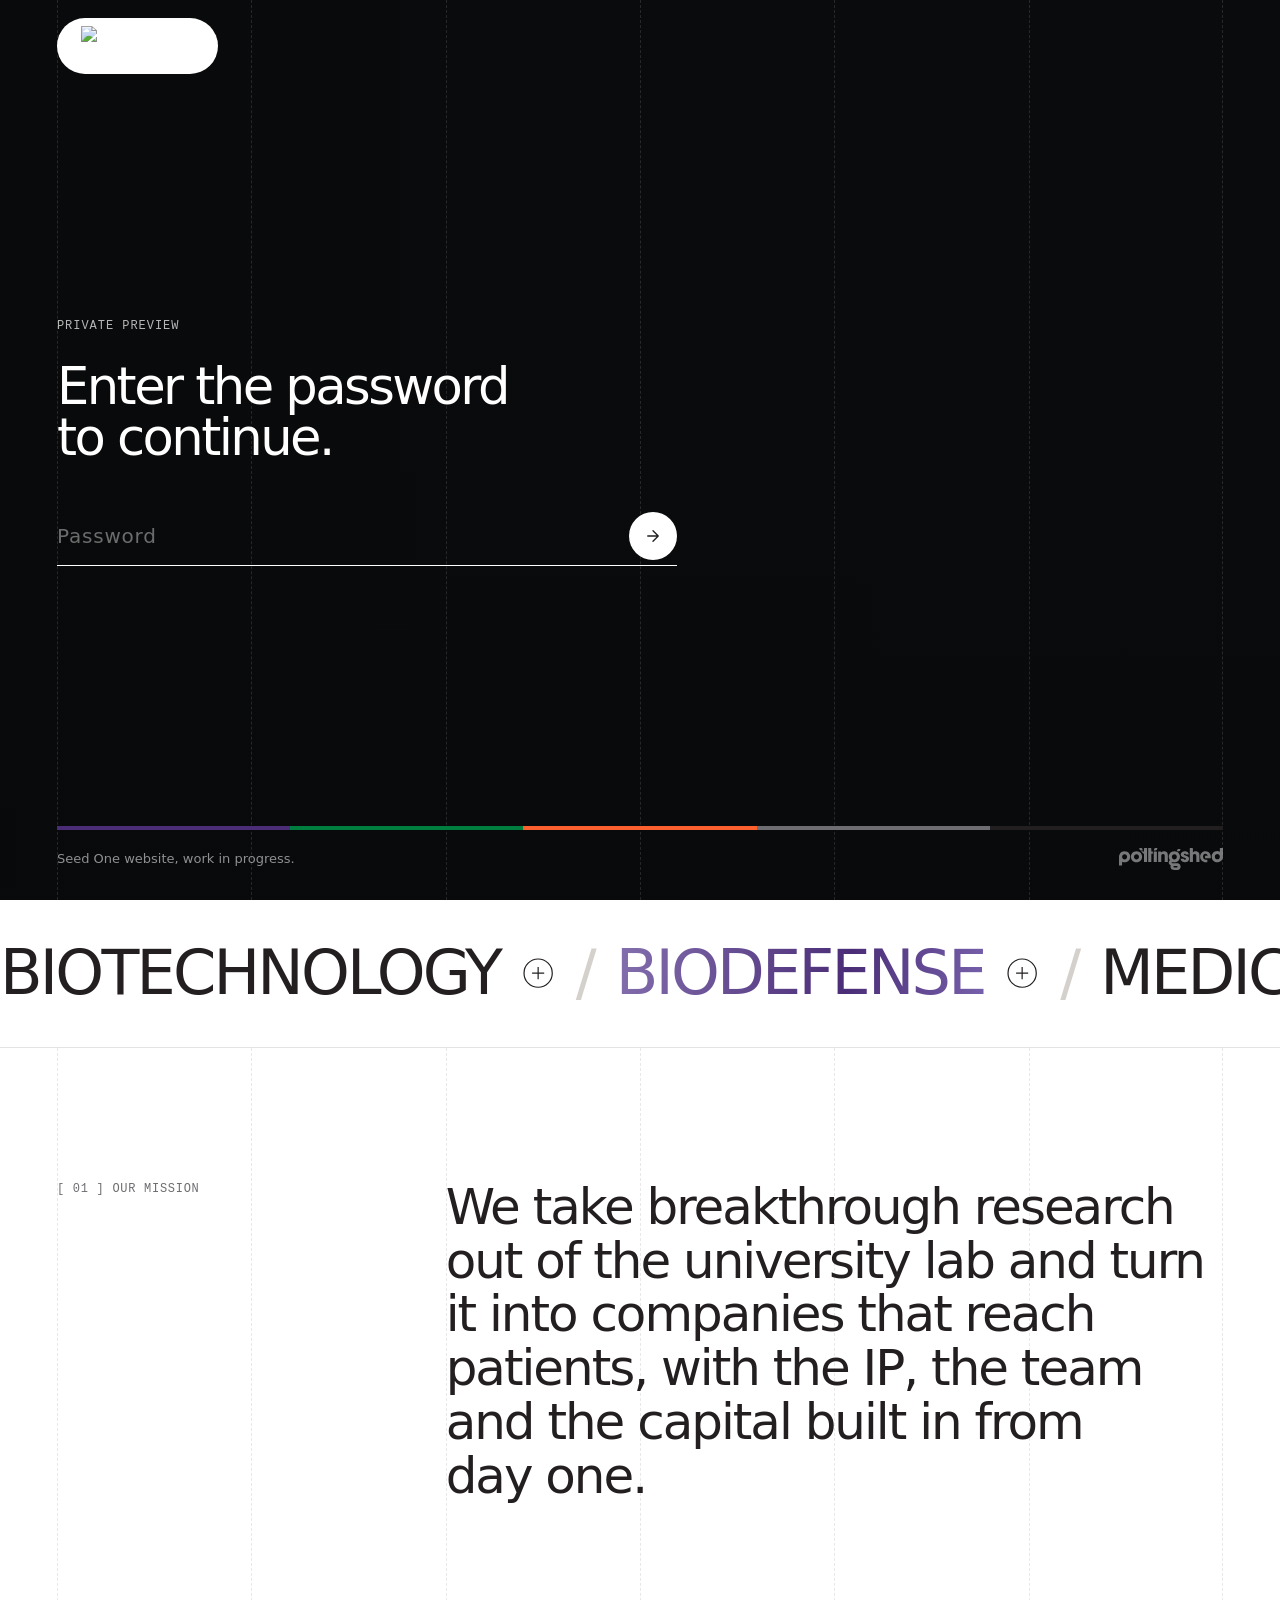
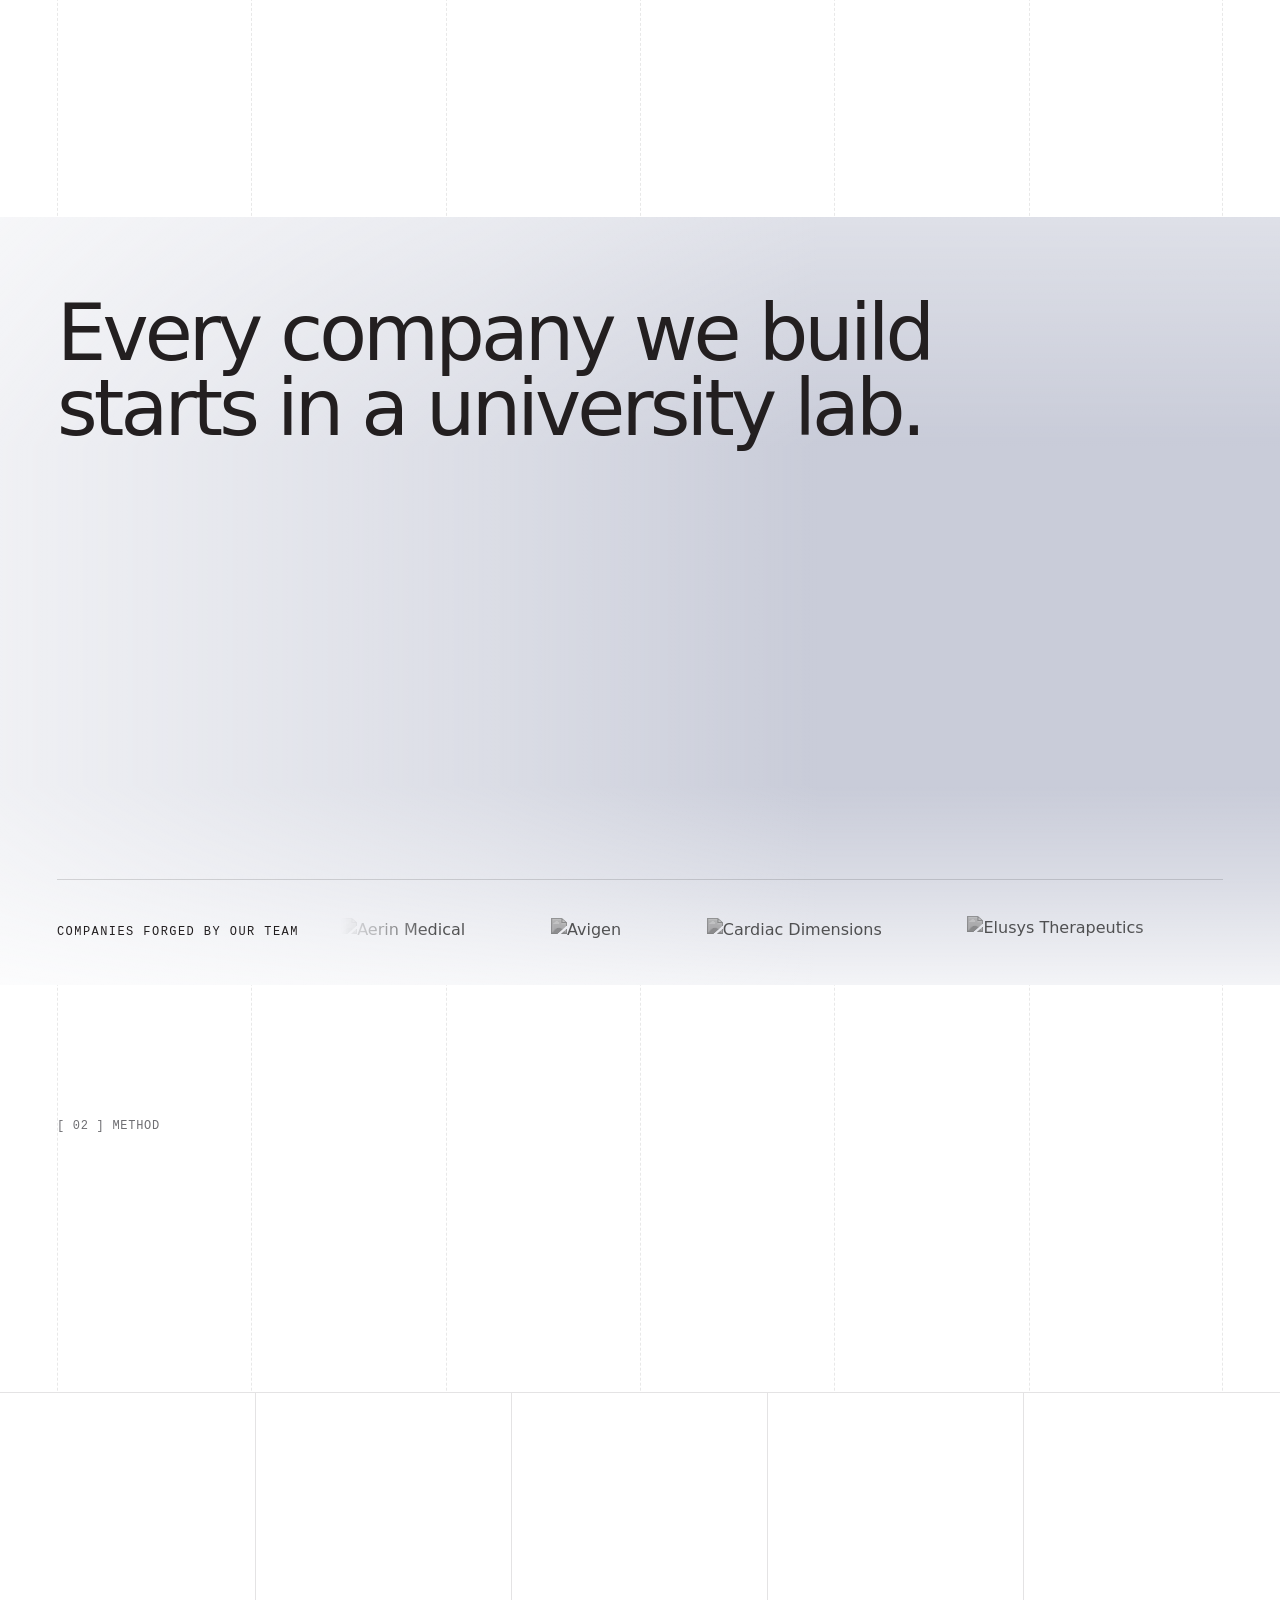
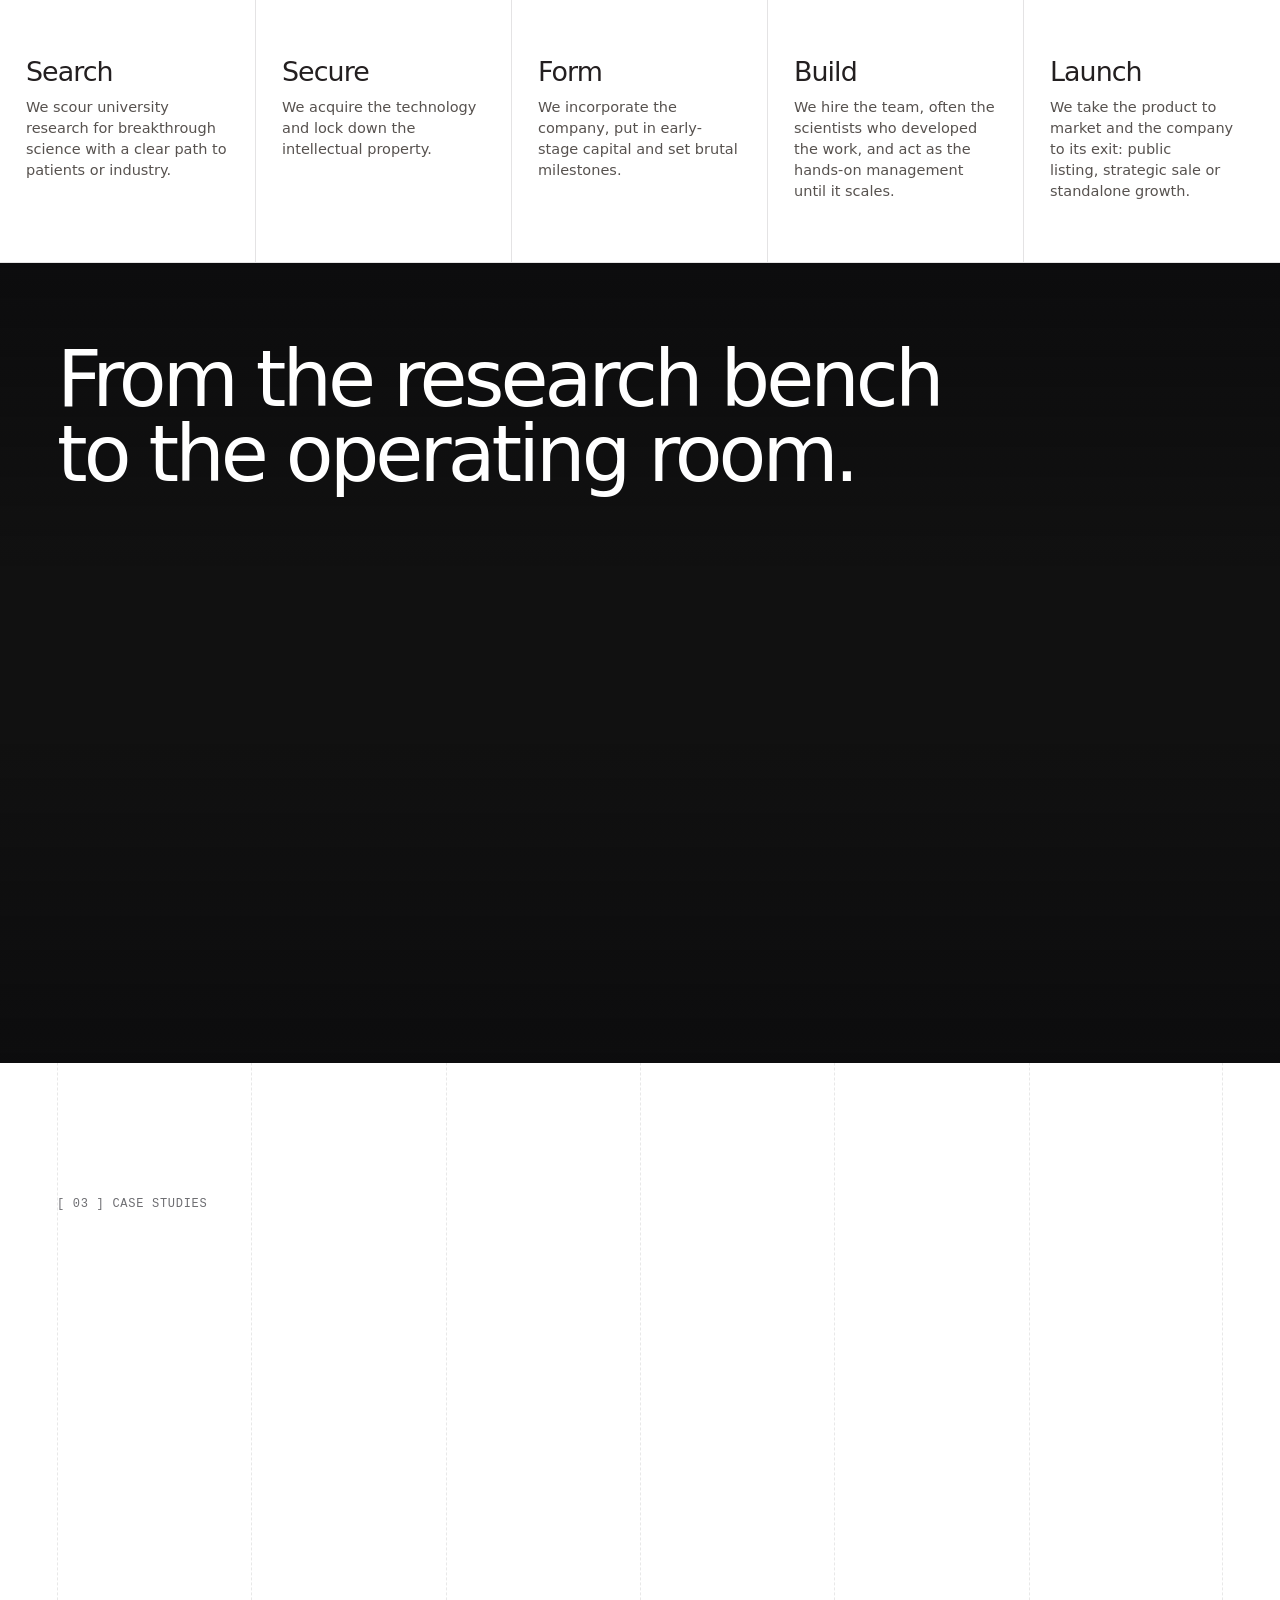
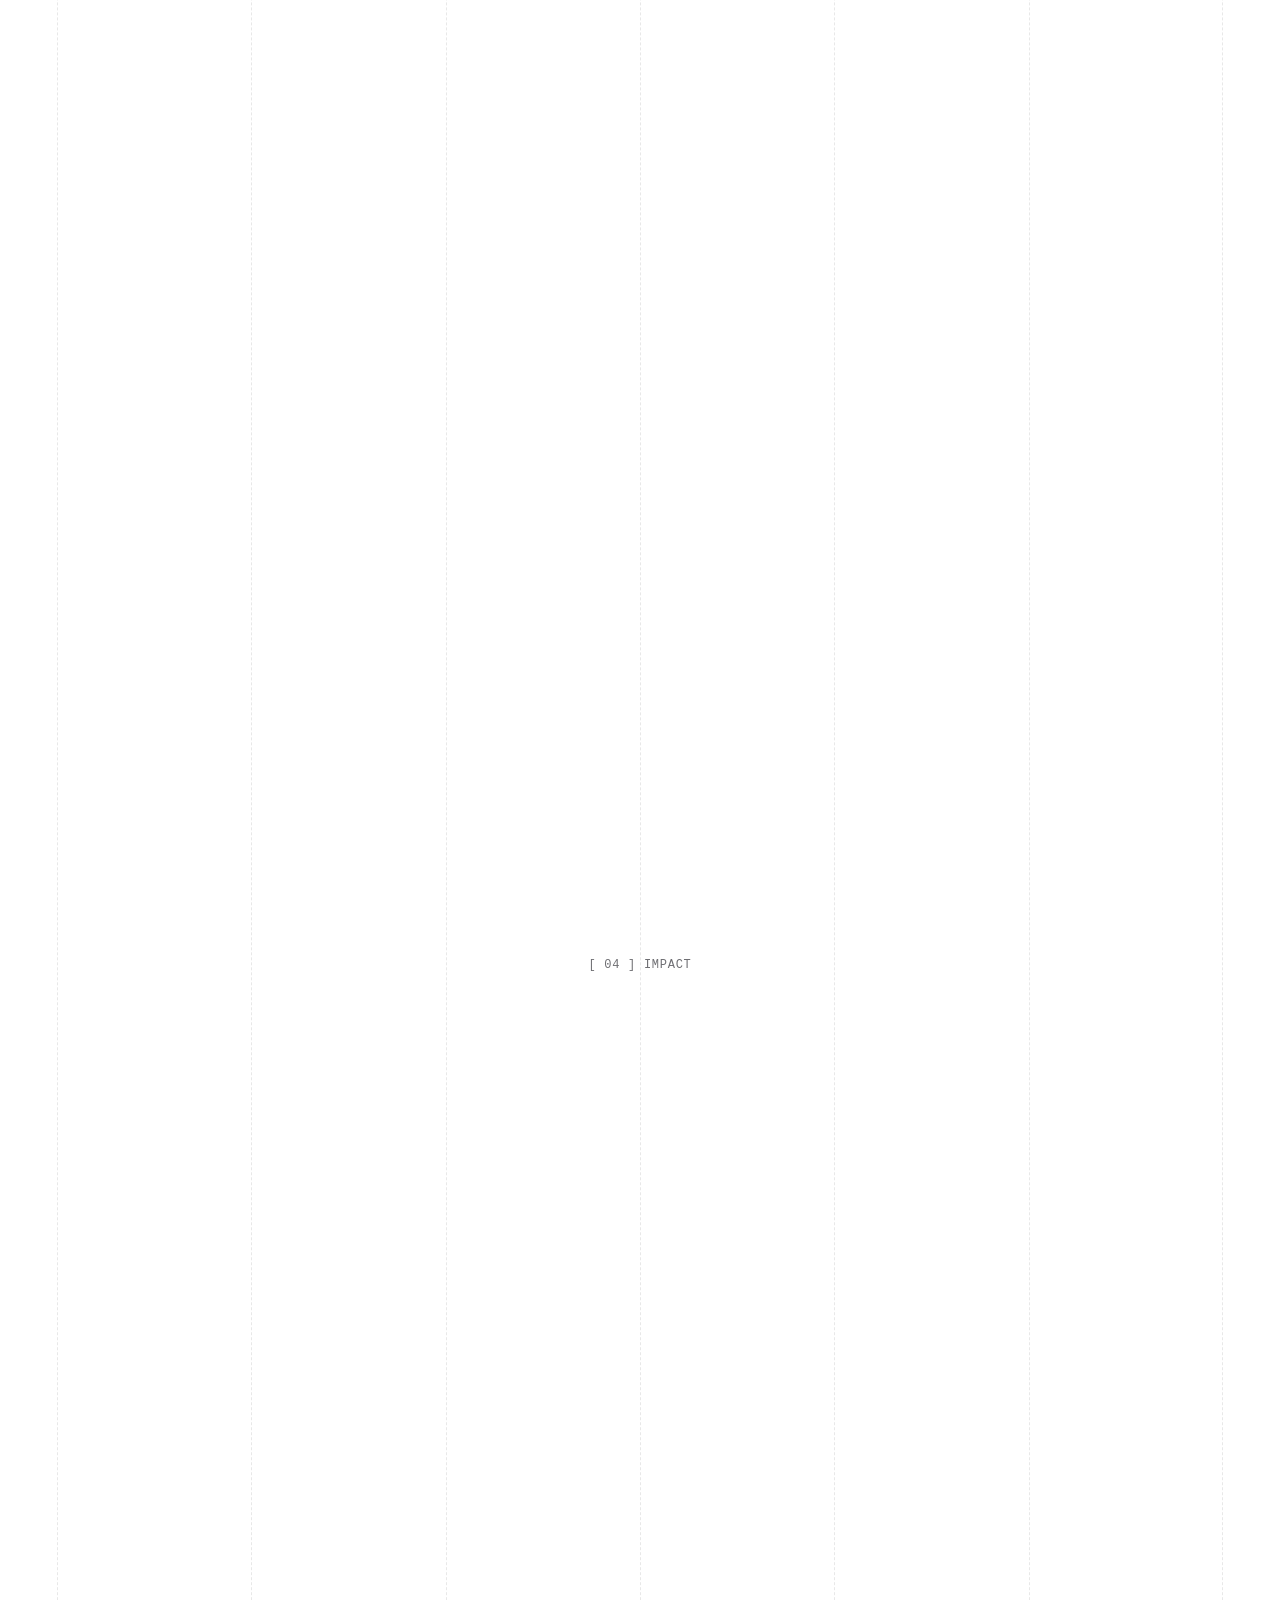
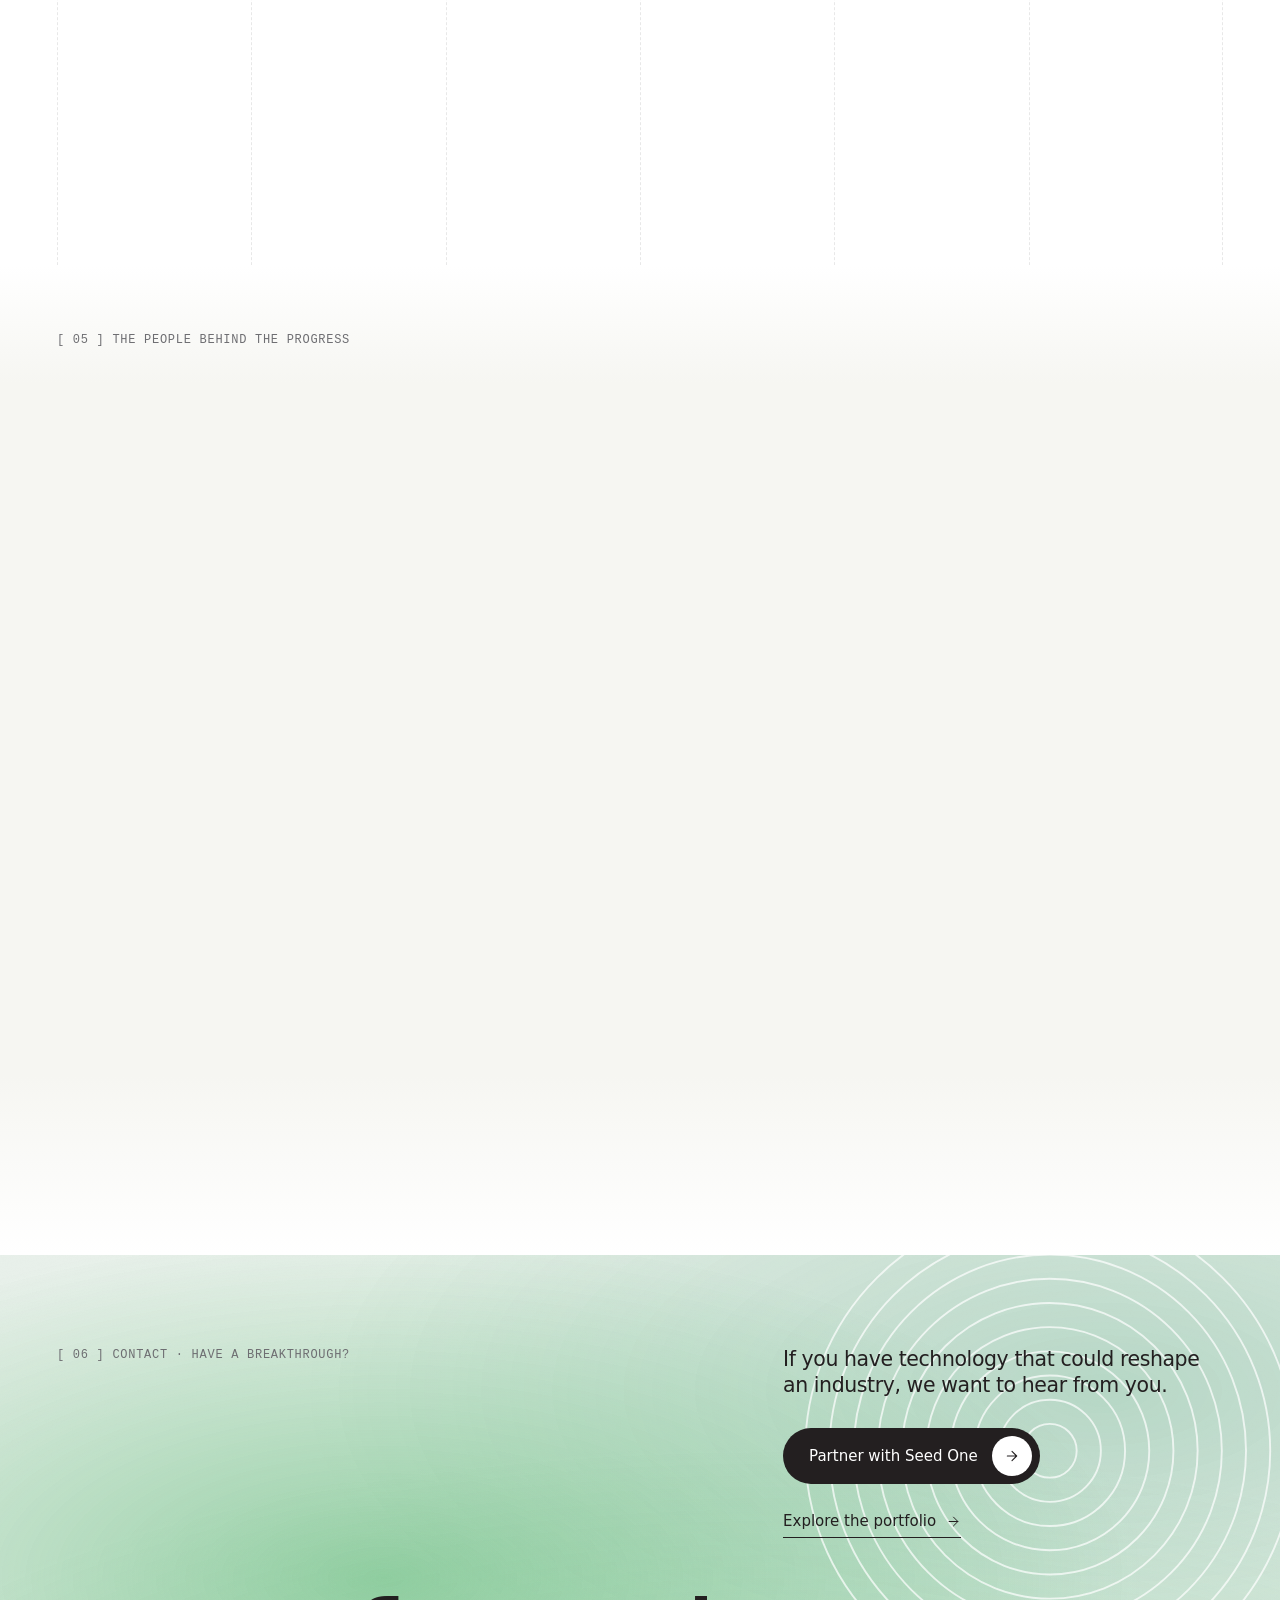
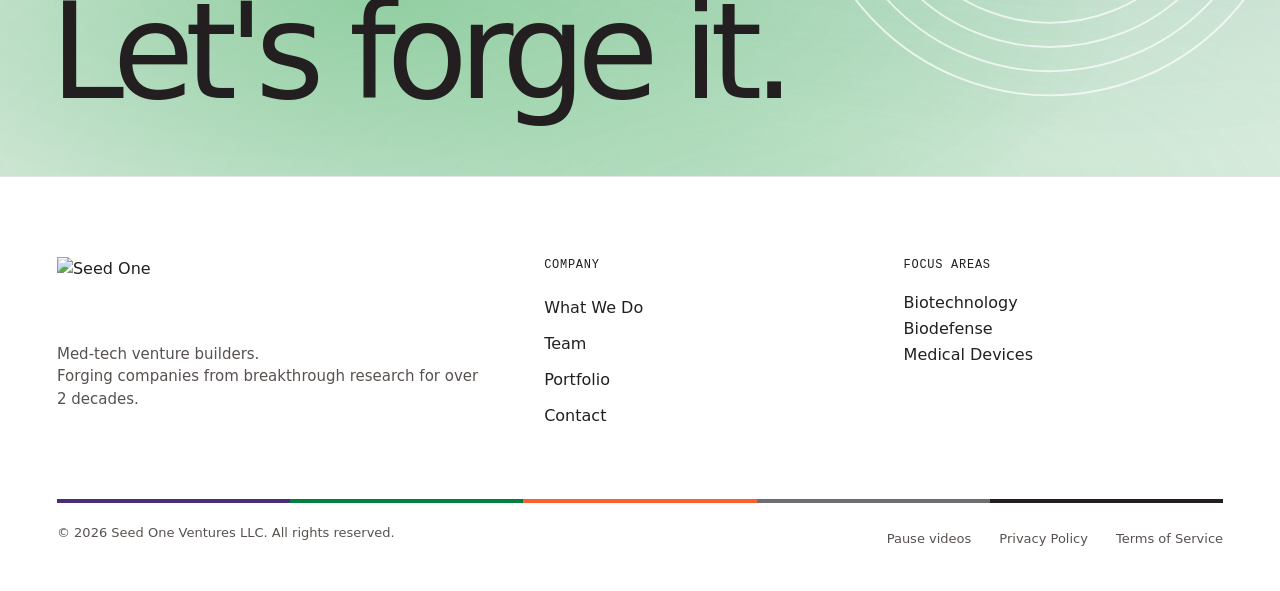
==== index.html @ 32b7aec9 "Team header photo; focus-area cards back in natural colour with portfolio-relevant images; What We D" ====
<!doctype html>
<html lang="en">
<head>
<meta charset="utf-8">
<meta name="viewport" content="width=device-width, initial-scale=1">
<meta name="robots" content="noindex, nofollow">
<title>Seed One | Med-tech venture builders</title>
<meta name="description" content="Seed One takes breakthrough research out of the university lab, secures the IP, forms the company, hires the team and takes it to market.">
<link rel="canonical" href="https://lukevidamour.github.io/Seed-One-V2/">
<link rel="icon" href="assets/emblem.svg" type="image/svg+xml">
<link rel="icon" href="assets/favicon-32.png" sizes="32x32" type="image/png">
<link rel="apple-touch-icon" href="assets/apple-touch-icon.png">
<meta name="theme-color" content="#ffffff">
<meta property="og:type" content="website">
<meta property="og:site_name" content="Seed One Ventures">
<meta property="og:locale" content="en_US">
<meta property="og:url" content="https://lukevidamour.github.io/Seed-One-V2/">
<meta property="og:title" content="Seed One | We don't fund startups. We forge them.">
<meta property="og:description" content="Med-tech venture builders since 1997. We take breakthrough research out of the university lab and build the company around it.">
<meta property="og:image" content="https://lukevidamour.github.io/Seed-One-V2/assets/og/home.jpg">
<meta property="og:image:width" content="1200"><meta property="og:image:height" content="630">
<meta property="og:image:alt" content="Seed One: We don't fund startups. We forge them.">
<meta name="twitter:card" content="summary_large_image">
<meta name="twitter:title" content="Seed One | We don't fund startups. We forge them.">
<meta name="twitter:description" content="Med-tech venture builders since 1997. We take breakthrough research out of the university lab and build the company around it.">
<meta name="twitter:image" content="https://lukevidamour.github.io/Seed-One-V2/assets/og/home.jpg">
<link rel="preconnect" href="https://fonts.googleapis.com">
<link rel="preconnect" href="https://fonts.gstatic.com" crossorigin>
<link rel="stylesheet" href="https://fonts.googleapis.com/css2?family=Google+Sans:wght@400..700&display=swap">
<link rel="preload" as="font" type="font/woff2" href="assets/fonts/GeistMono-Variable.woff2" crossorigin>
<link rel="preload" as="image" href="assets/video/hero-poster.jpg?v=1790674381">
<link rel="stylesheet" href="styles.css?v=1792422083">
<script>try{var g=JSON.parse(localStorage.getItem('so-gate')||'null');if(!(g&&g.t&&Date.now()-g.t<7*864e5))document.documentElement.classList.add('locked')}catch(e){document.documentElement.classList.add('locked')}</script>
<script>document.documentElement.classList.add('js');if(location.hash==='#still')document.documentElement.classList.add('still');if(/Chrome\//.test(navigator.userAgent)&&!/Edg\/|OPR\//.test(navigator.userAgent)||/Edg\//.test(navigator.userAgent))document.documentElement.classList.add('lq')</script>
</head>
<body>

<!-- Liquid-glass lens maps (refraction at the rim). Used by Chromium; other browsers get frosted glass. -->
<svg width="0" height="0" style="position:absolute" aria-hidden="true" focusable="false">
  <!-- Dot glyphs from the Seed One visual identity -->
  <symbol id="d-plus" viewBox="0 0 100 100"><circle cx="50.00" cy="50.00" r="4.39"/><circle cx="63.20" cy="50.00" r="4.39"/><circle cx="76.41" cy="50.00" r="4.39"/><circle cx="89.61" cy="50.00" r="4.39"/><circle cx="36.80" cy="50.00" r="4.39"/><circle cx="23.59" cy="50.00" r="4.39"/><circle cx="10.39" cy="50.00" r="4.39"/><circle cx="50.00" cy="76.41" r="4.39"/><circle cx="50.00" cy="63.20" r="4.39"/><circle cx="50.00" cy="36.80" r="4.39"/><circle cx="50.00" cy="23.59" r="4.39"/><circle cx="50.00" cy="10.39" r="4.39"/><circle cx="50.00" cy="89.61" r="4.39"/></symbol><symbol id="d-cross" viewBox="0 0 100 100"><circle cx="50.00" cy="50.00" r="5.96"/><circle cx="62.68" cy="37.32" r="5.96"/><circle cx="75.36" cy="24.64" r="5.96"/><circle cx="88.04" cy="11.96" r="5.96"/><circle cx="37.32" cy="62.68" r="5.96"/><circle cx="24.64" cy="75.36" r="5.96"/><circle cx="11.96" cy="88.04" r="5.96"/><circle cx="75.36" cy="75.36" r="5.96"/><circle cx="62.68" cy="62.68" r="5.96"/><circle cx="37.32" cy="37.32" r="5.96"/><circle cx="24.64" cy="24.64" r="5.96"/><circle cx="11.96" cy="11.96" r="5.96"/><circle cx="88.04" cy="88.04" r="5.96"/></symbol><symbol id="d-right" viewBox="0 0 100 100"><circle cx="11.71" cy="50.00" r="5.71"/><circle cx="46.09" cy="50.00" r="5.71"/><circle cx="63.28" cy="50.00" r="5.71"/><circle cx="28.90" cy="50.00" r="5.71"/><circle cx="88.29" cy="50.00" r="5.71"/><circle cx="76.13" cy="37.84" r="5.71"/><circle cx="63.98" cy="25.69" r="5.71"/><circle cx="51.82" cy="13.53" r="5.71"/><circle cx="63.98" cy="74.31" r="5.71"/><circle cx="76.13" cy="62.16" r="5.71"/><circle cx="51.82" cy="86.47" r="5.71"/></symbol><symbol id="d-left" viewBox="0 0 100 100"><circle cx="88.29" cy="50.00" r="5.71"/><circle cx="53.91" cy="50.00" r="5.71"/><circle cx="36.72" cy="50.00" r="5.71"/><circle cx="71.10" cy="50.00" r="5.71"/><circle cx="11.71" cy="50.00" r="5.71"/><circle cx="23.87" cy="62.16" r="5.71"/><circle cx="36.02" cy="74.31" r="5.71"/><circle cx="48.18" cy="86.47" r="5.71"/><circle cx="36.02" cy="25.69" r="5.71"/><circle cx="23.87" cy="37.84" r="5.71"/><circle cx="48.18" cy="13.53" r="5.71"/></symbol><symbol id="d-up" viewBox="0 0 100 100"><circle cx="50.00" cy="88.29" r="5.71"/><circle cx="50.00" cy="53.91" r="5.71"/><circle cx="50.00" cy="36.72" r="5.71"/><circle cx="50.00" cy="71.10" r="5.71"/><circle cx="50.00" cy="11.71" r="5.71"/><circle cx="37.84" cy="23.87" r="5.71"/><circle cx="25.69" cy="36.02" r="5.71"/><circle cx="13.53" cy="48.18" r="5.71"/><circle cx="74.31" cy="36.02" r="5.71"/><circle cx="62.16" cy="23.87" r="5.71"/><circle cx="86.47" cy="48.18" r="5.71"/></symbol><symbol id="d-diag" viewBox="0 0 100 100"><circle cx="22.92" cy="22.92" r="5.71"/><circle cx="47.24" cy="47.24" r="5.71"/><circle cx="59.39" cy="59.39" r="5.71"/><circle cx="35.08" cy="35.08" r="5.71"/><circle cx="77.08" cy="77.08" r="5.71"/><circle cx="77.08" cy="59.88" r="5.71"/><circle cx="77.08" cy="42.70" r="5.71"/><circle cx="77.08" cy="25.50" r="5.71"/><circle cx="42.70" cy="77.08" r="5.71"/><circle cx="59.88" cy="77.08" r="5.71"/><circle cx="25.50" cy="77.08" r="5.71"/></symbol><symbol id="d-down" viewBox="0 0 100 100"><circle cx="50.00" cy="11.71" r="5.71"/><circle cx="50.00" cy="46.09" r="5.71"/><circle cx="50.00" cy="63.28" r="5.71"/><circle cx="50.00" cy="28.90" r="5.71"/><circle cx="50.00" cy="88.29" r="5.71"/><circle cx="62.16" cy="76.13" r="5.71"/><circle cx="74.31" cy="63.98" r="5.71"/><circle cx="86.47" cy="51.82" r="5.71"/><circle cx="25.69" cy="63.98" r="5.71"/><circle cx="37.84" cy="76.13" r="5.71"/><circle cx="13.53" cy="51.82" r="5.71"/></symbol><symbol id="d-tick" viewBox="0 0 100 100"><circle cx="33.37" cy="77.71" r="5.21"/><circle cx="22.29" cy="66.63" r="5.21"/><circle cx="11.21" cy="55.55" r="5.21"/><circle cx="55.53" cy="55.55" r="5.21"/><circle cx="88.79" cy="22.29" r="5.21"/><circle cx="44.45" cy="66.63" r="5.21"/><circle cx="77.71" cy="33.37" r="5.21"/><circle cx="66.61" cy="44.47" r="5.21"/></symbol>
  <filter id="lqr" x="0" y="0" width="100%" height="100%" color-interpolation-filters="sRGB" primitiveUnits="objectBoundingBox"><feImage href="[data-uri]" x="0" y="0" width="1" height="1" preserveAspectRatio="none" result="m"/><feDisplacementMap in="SourceGraphic" in2="m" scale="0.022" xChannelSelector="R" yChannelSelector="G"/></filter>
</svg>

<div class="gate" id="gate" data-hash="caf39b231ebf961b33b4b5b5ce32ac3bae9cfb18de3ba01099fcd5b3565ba15f" role="dialog" aria-modal="true" aria-labelledby="gate-title">
  <img class="gate-bg" src="assets/video/hero-poster.jpg" alt="" aria-hidden="true">
  <div class="gate-grid" aria-hidden="true"><i></i><i></i><i></i><i></i><i></i><i></i></div>
  <header class="gate-top"><span class="gate-pill"><img src="assets/logo-black.svg" alt="Seed One" width="128" height="34"></span></header>
  <div class="gate-mid">
    <form class="gate-form" novalidate>
      <p class="gate-kicker">Private preview</p>
      <label id="gate-title" for="gate-pw">Enter the password to continue.</label>
      <div class="f">
        <input id="gate-pw" type="password" autocomplete="current-password" autocapitalize="off" spellcheck="false" placeholder="Password" required>
        <button type="submit" aria-label="Enter"><svg viewBox="0 0 24 24" aria-hidden="true"><path d="M5 12h14m-7-7l7 7l-7 7"/></svg></button>
      </div>
      <p class="gate-msg" role="status" aria-live="polite"></p>
    </form>
  </div>
  <footer class="gate-bot">
    <div class="strip" aria-hidden="true"><i></i><i></i><i></i><i></i><i></i></div>
    <div class="gate-credit"><p>Seed One website, work in progress.</p><a class="ps" href="https://pottingshed.com" target="_blank" rel="noopener" aria-label="Potting Shed"><svg preserveAspectRatio="xMidYMid meet" data-bbox="0 0 164.999 34.916" xmlns="http://www.w3.org/2000/svg" viewBox="0 0 164.999 34.916" data-type="color" role="img" aria-label="PottingShed logo">
    <g>
        <g clip-path="url(#ps-clip)">
            <path fill="currentColor" d="M94.836 1.572c-1.581 0-2.222.92-2.37 1.446-.15.527-.593 2.24-.593 2.24h2.715c1.58 0 2.22-.921 2.37-1.448.148-.528.592-2.237.592-2.237z" data-color="1"></path>
            <path fill="currentColor" d="M58.239.109c-1.58 0-2.222.92-2.37 1.446-.149.527-.593 2.24-.593 2.24h2.715c1.58 0 2.22-.921 2.37-1.448.148-.528.593-2.237.593-2.237z" data-color="1"></path>
            <path fill="currentColor" d="M34.8.109h-2.715s.445 1.71.592 2.237c.15.527.79 1.449 2.37 1.449h2.715s-.444-1.714-.592-2.24c-.15-.527-.79-1.448-2.37-1.448" data-color="1"></path>
            <path fill="currentColor" d="M156.101 22.584c3.993 0 6.606-2.097 7.912-4.696h-.002a9.24 9.24 0 0 0 .98-4.104l.008-12.822a.887.887 0 0 0-.886-.889h-4.015V5.79c-1.13-.531-2.462-.844-3.998-.844-6.014 0-8.903 4.754-8.903 8.82 0 4.065 2.889 8.817 8.903 8.817zm0-13.003c2.142 0 3.959 1.764 3.959 4.185s-1.817 4.184-3.959 4.184-3.96-1.762-3.96-4.184 1.816-4.185 3.96-4.185m-50.234.615c-.03-.358-.088-1.256-1.548-1.256-1.043 0-1.399.659-1.399 1.107 0 .897 1.221 1.406 2.53 1.793 2.799.777 5.778 1.614 5.778 5.202s-3.07 5.646-6.731 5.646c-2.499 0-6.28-1.134-6.727-5.499h4.913c.207 1.525 1.666 1.525 1.875 1.525.833 0 1.727-.477 1.727-1.287 0-1.284-1.22-1.434-4.376-2.66-2.144-.685-3.929-2.09-3.929-4.334 0-3.287 2.977-5.468 6.399-5.468 2.173 0 5.926.866 6.341 5.23zM112.366.003h4.057c.489 0 .886.4.886.89v6.164h.06c.833-1.494 2.499-2.092 4.256-2.092 1.578 0 3.452.568 4.496 1.823 1.398 1.644 1.546 3.109 1.546 6.068v9.266h-4.94v-9.028c0-.806 0-3.467-2.649-3.467s-2.769 2.482-2.769 3.288v9.207h-4.943zm33.333 15.025c-.033.416-.052.885-.107 1.234a.09.09 0 0 1-.091.078h-8.878v-4.171h4.045c0-1.186-1.208-2.893-3.354-2.893-3.209 0-3.923 2.784-3.923 4.596 0 3.383 2.26 4.708 4.193 4.708l2.61.024v4.151h-2.61c-4.724 0-8.733-3.847-8.733-8.768 0-4.62 2.901-8.887 8.429-8.887 6.223 0 8.825 4.883 8.419 9.927z" data-color="1"></path>
            <path fill="currentColor" d="M50.405.003 46.357 0l.017 22.122h4.942V9.3h2.381V5.533h-2.381L51.29.888a.89.89 0 0 0-.886-.885" data-color="1"></path>
            <path fill="currentColor" d="M40.541.011a.89.89 0 0 0-.886.89v5.152l-3.632-1.339-.637.801L39.655 9.4v12.73h4.93l.003-10.358.003-3.354.006-8.408z" data-color="1"></path>
            <path fill="currentColor" d="M27.77 5.11c-6.015 0-8.903 4.753-8.903 8.817 0 4.065 2.888 8.818 8.903 8.818 6.014 0 8.9-4.752 8.9-8.818s-2.888-8.817-8.9-8.817m0 13.001c-2.143 0-3.96-1.764-3.96-4.184s1.817-4.184 3.96-4.184 3.96 1.763 3.96 4.184-1.817 4.184-3.96 4.184" data-color="1"></path>
            <path fill="currentColor" d="M55.148 22.122h4.942v-15.7a.89.89 0 0 0-.887-.89h-4.055z" data-color="1"></path>
            <path fill="currentColor" d="M62.176 5.533v16.59h4.94v-9.03c0-1.014 0-3.466 2.831-3.466 2.59 0 2.59 2.272 2.59 3.438v9.057h4.941V11.751c0-3.26-1.012-4.575-1.906-5.352-.892-.778-2.648-1.435-4.226-1.435-2.948 0-3.99 1.524-4.496 2.331h-.06v-.873a.89.89 0 0 0-.886-.89z" data-color="1"></path>
            <path fill="currentColor" d="M8.902 5.11c-3.993 0-6.607 2.095-7.913 4.695a9.3 9.3 0 0 0-.979 4.103L0 27.621h4.902v-5.718c1.131.53 2.464.842 3.999.842 6.014 0 8.901-4.752 8.901-8.818S14.915 5.11 8.901 5.11m0 13.001c-2.143 0-3.96-1.764-3.96-4.184s1.817-4.184 3.96-4.184 3.959 1.763 3.959 4.184-1.816 4.184-3.96 4.184" data-color="1"></path>
            <path fill="currentColor" d="M96.328 25.95c-.916-1.07-2.351-1.826-4.12-1.857h-8.2c-.298-.023-.56-.255-.569-.67.009-.4.252-.632.54-.666h4.13c5.857-.12 8.675-4.8 8.675-8.813 0-4.012-2.887-8.818-8.902-8.818s-8.901 4.753-8.901 8.818c0 1.9.631 3.949 1.917 5.594-1.813 1.174-1.946 3.015-1.946 3.835 0 2.477 2.364 3.713 3.245 4.077a5.9 5.9 0 0 0-.464 2.252 5.78 5.78 0 0 0 1.389 3.754c.935 1.097 2.418 1.464 4.242 1.46l5.857-.103c.949 0 2.392-.514 3.127-1.38a5.8 5.8 0 0 0 1.367-3.731 5.78 5.78 0 0 0-1.387-3.753M87.88 9.76c2.144 0 3.962 1.764 3.962 4.185 0 2.422-1.818 4.184-3.962 4.184-2.143 0-3.96-1.763-3.96-4.184 0-2.42 1.818-4.185 3.96-4.185m4.23 21.01h-4.78c-.475-.036-.892-.406-.907-1.067.014-.638.405-1.01.861-1.064h4.855c.465.048.87.415.882 1.064-.012.665-.433 1.033-.913 1.067z" data-color="1"></path>
        </g>
        <defs fill="none">
            <clipPath id="ps-clip">
                <path fill="currentColor" d="M165 0v34.917H0V0z"></path>
            </clipPath>
        </defs>
    </g>
</svg></a></div>
  </footer>
</div>
<script>(()=>{const gate=document.getElementById('gate'),root=document.documentElement;
if(!root.classList.contains('locked')){gate.remove();return;}
const reduce=matchMedia('(prefers-reduced-motion: reduce)').matches,pw=gate.querySelector('input'),msg=gate.querySelector('.gate-msg');
setTimeout(()=>pw.focus(),400);requestAnimationFrame(()=>gate.classList.add('drawn'));
gate.querySelector('form').addEventListener('submit',async ev=>{ev.preventDefault();
const buf=await crypto.subtle.digest('SHA-256',new TextEncoder().encode(pw.value.trim().toLowerCase()));
const hex=[...new Uint8Array(buf)].map(b=>b.toString(16).padStart(2,'0')).join('');
if(hex===gate.dataset.hash){msg.textContent='';try{localStorage.setItem('so-gate',JSON.stringify({t:Date.now()}))}catch(e){}
gate.classList.add('leaving');setTimeout(()=>{root.classList.remove('locked');gate.remove();dispatchEvent(new Event('gate:open'));},reduce?0:700);}
else{msg.textContent='That password is not right.';gate.classList.remove('shake');void gate.offsetWidth;gate.classList.add('shake');pw.select();}});})();</script>

<a class="skip" href="#main">Skip to content</a>

<!-- A · Navigation -->
<header class="nav" id="nav">
  <div class="nav-bar">
    <a class="brand" href="./" aria-label="Seed One home"><img src="assets/logo-black.svg" alt="Seed One" width="128" height="34"></a>
    <nav class="links" aria-label="Main">
      <a href="what-we-do.html">What We Do</a><a href="team.html">Team</a><a href="portfolio.html">Portfolio</a>
    </nav>
    <div class="nav-r">
      <a class="pill nv sm" href="contact.html" data-enquire>Partner with Seed One<span class="ic"><svg class="i" viewBox="0 0 24 24" aria-hidden="true"><path d="M5 12h14m-7-7l7 7l-7 7"/></svg></span></a>
      <button class="burger" aria-expanded="false" aria-controls="menu" aria-label="Open menu"><span></span><span></span></button>
    </div>
  </div>
  <div class="menu" id="menu">
    <a href="what-we-do.html">What We Do</a><a href="team.html">Team</a><a href="portfolio.html">Portfolio</a><a href="contact.html" data-enquire>Contact</a>
  </div>
</header>

<main id="main">

<!-- B · Hero: full-bleed film -->
<section class="hero" id="hero" aria-label="Introduction">
  <div class="hero-media">
    <video class="hero-video" autoplay muted loop playsinline preload="auto" poster="assets/video/hero-poster.jpg?v=1790674381" aria-hidden="true">
      <source src="assets/video/hero-720.mp4?v=1790674381" type="video/mp4" media="(max-width: 900px)">
      <source src="assets/video/hero.mp4?v=1790674381" type="video/mp4">
    </video>
  </div>
  <div class="hero-scrim" aria-hidden="true"></div>
  <div class="hero-grid" aria-hidden="true"><i></i><i></i><i></i><i></i><i></i><i></i></div>

  <div class="wrap hero-in">
    <div class="hero-copy">
      <p class="mono kick">Med-tech venture builders since 1997</p>
      <h1 class="hero-h">
        <span class="hl">We don't fund startups.</span>
        <span class="hl g">We forge them.</span>
      </h1>
      <p class="hero-p">Seed One takes breakthrough research out of the university lab, secures the IP, forms the company, hires the team and takes it to market. Not investors. Builders.</p>
      <div class="hero-cta">
        <a class="pill white" href="#method">How we build<span class="ic"><svg class="i" viewBox="0 0 24 24" aria-hidden="true"><path d="M5 12h14m-7-7l7 7l-7 7"/></svg></span></a>
      </div>
    </div>
  </div>
</section>

<!-- C · Focus marquee -->
<section class="mq" aria-label="Focus areas">
  <div class="mq-track" aria-hidden="true">
    <div class="mq-set"><span>Biotechnology</span><svg class="cp" viewBox="0 0 24 24" aria-hidden="true"><circle cx="12" cy="12" r="10.5"/><path d="M12 7.5v9M7.5 12h9"/></svg><span class="sl">/</span><span class="gtext">Biodefense</span><svg class="cp" viewBox="0 0 24 24" aria-hidden="true"><circle cx="12" cy="12" r="10.5"/><path d="M12 7.5v9M7.5 12h9"/></svg><span class="sl">/</span><span>Medical devices</span><svg class="cp" viewBox="0 0 24 24" aria-hidden="true"><circle cx="12" cy="12" r="10.5"/><path d="M12 7.5v9M7.5 12h9"/></svg><span class="sl">/</span></div>
    <div class="mq-set"><span>Biotechnology</span><svg class="cp" viewBox="0 0 24 24" aria-hidden="true"><circle cx="12" cy="12" r="10.5"/><path d="M12 7.5v9M7.5 12h9"/></svg><span class="sl">/</span><span class="gtext">Biodefense</span><svg class="cp" viewBox="0 0 24 24" aria-hidden="true"><circle cx="12" cy="12" r="10.5"/><path d="M12 7.5v9M7.5 12h9"/></svg><span class="sl">/</span><span>Medical devices</span><svg class="cp" viewBox="0 0 24 24" aria-hidden="true"><circle cx="12" cy="12" r="10.5"/><path d="M12 7.5v9M7.5 12h9"/></svg><span class="sl">/</span></div>
  </div>
  <p class="sr">We build companies in biotechnology, biodefense and medical devices.</p>
</section>

<div class="gridded">
<div class="gridl" aria-hidden="true"><i></i><i></i><i></i><i></i><i></i><i></i></div>

<!-- D · Mission -->
<section class="mission wrap" id="mission">
  <div class="lab-g"><p class="mono lab">[ 01 ] Our mission</p><svg class="lg dots" viewBox="0 0 100 100" aria-hidden="true"><circle cx="50.00" cy="11.71" r="5.71" style="--d:9"/><circle cx="50.00" cy="46.09" r="5.71" style="--d:0"/><circle cx="50.00" cy="63.28" r="5.71" style="--d:1"/><circle cx="50.00" cy="28.90" r="5.71" style="--d:2"/><circle cx="50.00" cy="88.29" r="5.71" style="--d:10"/><circle cx="62.16" cy="76.13" r="5.71" style="--d:5"/><circle cx="74.31" cy="63.98" r="5.71" style="--d:4"/><circle cx="86.47" cy="51.82" r="5.71" style="--d:7"/><circle cx="25.69" cy="63.98" r="5.71" style="--d:3"/><circle cx="37.84" cy="76.13" r="5.71" style="--d:6"/><circle cx="13.53" cy="51.82" r="5.71" style="--d:8"/></svg></div>
  <div>
    <p class="big fill">We take breakthrough research out of the university lab and turn it into companies that reach patients, with the IP, the team and the capital built in from day one.</p>
    <div class="sm reveal">
      <p>Most venture firms wait for a pitch deck. We start with the science, buy it, protect it and build the business around it.</p>
      <p>Then we run the company ourselves, with purpose, speed and might, until it can stand on its own.</p>
    </div>
  </div>
</section>

<!-- E · Specimen band: full-bleed, editorial, portfolio marquee along the foot -->
<section class="band" id="band" aria-label="Where every company starts">
  <div class="band-media"><video class="lazy-video" muted loop playsinline preload="none" poster="assets/video/cells-split.jpg" aria-hidden="true"><source src="assets/video/cells-split-720.mp4" type="video/mp4" media="(max-width: 900px)"><source src="assets/video/cells-split.mp4" type="video/mp4"></video></div>
  <div class="band-sh" aria-hidden="true"></div>
  <div class="band-t">
    <h2 class="words">Every company we build starts in a university lab.</h2>
    <p class="band-p reveal">A breakthrough that nobody has built a company around yet. That is where we begin.</p>
  </div>
  <div class="band-logos">
    <p class="mono">Companies forged by our team</p>
    <div class="marq" aria-label="Portfolio companies"><ul class="marq-track"><li><img src="assets/logos/logo-aerin.png" alt="Aerin Medical" loading="lazy" height="34"></li><li><img src="assets/logos/logo-avigen.png" alt="Avigen" loading="lazy" height="34"></li><li><img src="assets/logos/logo-cardiac-dimensions.png" alt="Cardiac Dimensions" loading="lazy" height="34"></li><li><img class="lg-elusys" src="assets/logos/logo-elusys.svg" alt="Elusys Therapeutics" loading="lazy" height="34"></li><li><img src="assets/logos/logo-generation-one.png" alt="GenerationOne" loading="lazy" height="34"></li><li><img src="assets/logos/logo-scorpius-bio.png" alt="Scorpius BioManufacturing" loading="lazy" height="34"></li><li><img src="assets/logos/logo-heat-biologics.png" alt="Heat Biologics" loading="lazy" height="34"></li><li><img src="assets/logos/logo-primaeva.png" alt="Primaeva Medical" loading="lazy" height="34"></li><li><img src="assets/logos/logo-medtronic-tyrx.png" alt="Medtronic TYRX" loading="lazy" height="34"></li><li><img src="assets/logos/logo-zeltiq.png" alt="ZELTIQ Aesthetics" loading="lazy" height="34"></li><li><img src="assets/logos/logo-coolsculpting.png" alt="CoolSculpting" loading="lazy" height="34"></li><li><img src="assets/logos/logo-endogastric.png" alt="EndoGastric Solutions" loading="lazy" height="34"></li><li><img src="assets/logos/logo-scorpius-holdings.png" alt="Scorpius Holdings" loading="lazy" height="34"></li><li aria-hidden="true"><img src="assets/logos/logo-aerin.png" alt="" loading="lazy" height="34"></li><li aria-hidden="true"><img src="assets/logos/logo-avigen.png" alt="" loading="lazy" height="34"></li><li aria-hidden="true"><img src="assets/logos/logo-cardiac-dimensions.png" alt="" loading="lazy" height="34"></li><li aria-hidden="true"><img class="lg-elusys" src="assets/logos/logo-elusys.svg" alt="" loading="lazy" height="34"></li><li aria-hidden="true"><img src="assets/logos/logo-generation-one.png" alt="" loading="lazy" height="34"></li><li aria-hidden="true"><img src="assets/logos/logo-scorpius-bio.png" alt="" loading="lazy" height="34"></li><li aria-hidden="true"><img src="assets/logos/logo-heat-biologics.png" alt="" loading="lazy" height="34"></li><li aria-hidden="true"><img src="assets/logos/logo-primaeva.png" alt="" loading="lazy" height="34"></li><li aria-hidden="true"><img src="assets/logos/logo-medtronic-tyrx.png" alt="" loading="lazy" height="34"></li><li aria-hidden="true"><img src="assets/logos/logo-zeltiq.png" alt="" loading="lazy" height="34"></li><li aria-hidden="true"><img src="assets/logos/logo-coolsculpting.png" alt="" loading="lazy" height="34"></li><li aria-hidden="true"><img src="assets/logos/logo-endogastric.png" alt="" loading="lazy" height="34"></li><li aria-hidden="true"><img src="assets/logos/logo-scorpius-holdings.png" alt="" loading="lazy" height="34"></li></ul></div>
  </div>
</section>

<!-- F · How we forge -->
<section class="method" id="method">
  <div class="method-in">
  <div class="ph wrap">
    <div><p class="mono lab">[ 02 ] Method</p><svg class="lg dots" viewBox="0 0 100 100" aria-hidden="true"><circle cx="11.71" cy="50.00" r="5.71" style="--d:9"/><circle cx="46.09" cy="50.00" r="5.71" style="--d:0"/><circle cx="63.28" cy="50.00" r="5.71" style="--d:1"/><circle cx="28.90" cy="50.00" r="5.71" style="--d:2"/><circle cx="88.29" cy="50.00" r="5.71" style="--d:10"/><circle cx="76.13" cy="37.84" r="5.71" style="--d:5"/><circle cx="63.98" cy="25.69" r="5.71" style="--d:3"/><circle cx="51.82" cy="13.53" r="5.71" style="--d:7"/><circle cx="63.98" cy="74.31" r="5.71" style="--d:4"/><circle cx="76.13" cy="62.16" r="5.71" style="--d:6"/><circle cx="51.82" cy="86.47" r="5.71" style="--d:8"/></svg><h2 class="fade-h">How we forge a company</h2></div>
    <div class="ph-r reveal"><p>No committees. No politics. Just founders building with purpose, speed, and might.</p><a class="ul" href="what-we-do.html">What we do<svg class="i" viewBox="0 0 24 24" aria-hidden="true"><path d="M5 12h14m-7-7l7 7l-7 7"/></svg></a></div>
  </div>
  <div class="pin-rail" aria-hidden="true"><i></i></div>
  <ol class="steps"><li class="step"><div class="st-tile grad hue-g rv-tile"><svg class="art" viewBox="0 0 200 200" aria-hidden="true"><circle cx="80" cy="80" r="14"/><circle cx="80" cy="80" r="24"/><circle cx="80" cy="80" r="34"/><circle cx="80" cy="80" r="44"/><circle cx="80" cy="80" r="54"/><circle cx="80" cy="80" r="64"/><path d="M124.0 138.0 L183.0 197.0"/><path d="M131.0 131.0 L190.0 190.0"/><path d="M138.0 124.0 L197.0 183.0"/></svg><p class="mono tl">Stage</p><b class="num">01</b></div><div class="tx"><h3>Search</h3><p>We scour university research for breakthrough science with a clear path to patients or industry.</p></div></li><li class="step"><div class="st-tile grad hue-o rv-tile"><svg class="art" viewBox="0 0 200 200" aria-hidden="true"><path d="M100 8 L182 32 V96 C182 142 146 174 100 192 C54 174 18 142 18 96 V32 Z" transform="translate(0.0 0.0) scale(1)" vector-effect="non-scaling-stroke"/><path d="M100 8 L182 32 V96 C182 142 146 174 100 192 C54 174 18 142 18 96 V32 Z" transform="translate(18.0 18.0) scale(0.82)" vector-effect="non-scaling-stroke"/><path d="M100 8 L182 32 V96 C182 142 146 174 100 192 C54 174 18 142 18 96 V32 Z" transform="translate(36.0 36.0) scale(0.64)" vector-effect="non-scaling-stroke"/><path d="M100 8 L182 32 V96 C182 142 146 174 100 192 C54 174 18 142 18 96 V32 Z" transform="translate(54.0 54.0) scale(0.46)" vector-effect="non-scaling-stroke"/><path d="M100 8 L182 32 V96 C182 142 146 174 100 192 C54 174 18 142 18 96 V32 Z" transform="translate(72.0 72.0) scale(0.28)" vector-effect="non-scaling-stroke"/></svg><p class="mono tl">Stage</p><b class="num">02</b></div><div class="tx"><h3>Secure</h3><p>We acquire the technology and lock down the intellectual property.</p></div></li><li class="step"><div class="st-tile grad hue-p rv-tile"><svg class="art" viewBox="0 0 200 200" aria-hidden="true"><path d="M100.0 8.0 L179.7 54.0 L179.7 146.0 L100.0 192.0 L20.3 146.0 L20.3 54.0Z M20.3 54.0 L100 100 L179.7 54.0 M100 100 L100 192.0"/><path d="M100.0 26.0 L164.1 63.0 L164.1 137.0 L100.0 174.0 L35.9 137.0 L35.9 63.0Z M35.9 63.0 L100 100 L164.1 63.0 M100 100 L100 174.0"/><path d="M100.0 44.0 L148.5 72.0 L148.5 128.0 L100.0 156.0 L51.5 128.0 L51.5 72.0Z M51.5 72.0 L100 100 L148.5 72.0 M100 100 L100 156.0"/><path d="M100.0 62.0 L132.9 81.0 L132.9 119.0 L100.0 138.0 L67.1 119.0 L67.1 81.0Z M67.1 81.0 L100 100 L132.9 81.0 M100 100 L100 138.0"/><path d="M100.0 80.0 L117.3 90.0 L117.3 110.0 L100.0 120.0 L82.7 110.0 L82.7 90.0Z M82.7 90.0 L100 100 L117.3 90.0 M100 100 L100 120.0"/></svg><p class="mono tl">Stage</p><b class="num">03</b></div><div class="tx"><h3>Form</h3><p>We incorporate the company, put in early-stage capital and set brutal milestones.</p></div></li><li class="step"><div class="st-tile grad hue-g rv-tile"><svg class="art" viewBox="0 0 200 200" aria-hidden="true"><line x1="10" y1="174.0" x2="10" y2="192"/><line x1="18" y1="166.8" x2="18" y2="192"/><line x1="26" y1="159.6" x2="26" y2="192"/><line x1="34" y1="152.4" x2="34" y2="192"/><line x1="42" y1="145.2" x2="42" y2="192"/><line x1="50" y1="138.0" x2="50" y2="192"/><line x1="58" y1="130.8" x2="58" y2="192"/><line x1="66" y1="123.6" x2="66" y2="192"/><line x1="74" y1="116.4" x2="74" y2="192"/><line x1="82" y1="109.2" x2="82" y2="192"/><line x1="90" y1="102.0" x2="90" y2="192"/><line x1="98" y1="94.8" x2="98" y2="192"/><line x1="106" y1="87.6" x2="106" y2="192"/><line x1="114" y1="80.4" x2="114" y2="192"/><line x1="122" y1="73.2" x2="122" y2="192"/><line x1="130" y1="66.0" x2="130" y2="192"/><line x1="138" y1="58.8" x2="138" y2="192"/><line x1="146" y1="51.6" x2="146" y2="192"/><line x1="154" y1="44.4" x2="154" y2="192"/><line x1="162" y1="37.2" x2="162" y2="192"/><line x1="170" y1="30.0" x2="170" y2="192"/><line x1="178" y1="22.8" x2="178" y2="192"/><line x1="186" y1="15.6" x2="186" y2="192"/></svg><p class="mono tl">Stage</p><b class="num">04</b></div><div class="tx"><h3>Build</h3><p>We hire the team, often the scientists who developed the work, and act as the hands-on management until it scales.</p></div></li><li class="step"><div class="st-tile grad hue-o rv-tile"><svg class="art" viewBox="0 0 200 200" aria-hidden="true"><path d="M16 84 L100 8 L184 84"/><path d="M16 103 L100 27 L184 103"/><path d="M16 122 L100 46 L184 122"/><path d="M16 141 L100 65 L184 141"/><path d="M16 160 L100 84 L184 160"/><path d="M16 179 L100 103 L184 179"/><path d="M16 198 L100 122 L184 198"/></svg><p class="mono tl">Stage</p><b class="num">05</b></div><div class="tx"><h3>Launch</h3><p>We take the product to market and the company to its exit: public listing, strategic sale or standalone growth.</p></div></li></ol>
  </div>
</section>

<!-- G · Full-bleed band -->
<section class="full" aria-label="From the research bench to the operating room">
  <div class="full-media plx" data-k="0.12"><img src="assets/img/nci-scientist.jpg" alt="A scientist holding test tubes up to the light" loading="lazy" width="2000" height="1333"></div>
  <div class="full-sh" aria-hidden="true"></div>
  <div class="full-t"><h2 class="words light">From the research bench to the operating room.</h2></div>
  <div class="full-bar gd reveal"><span class="st"><i aria-hidden="true"></i>Now reviewing technologies in biotechnology, biodefense and medical devices</span><a class="pill white" href="contact.html" data-enquire>Partner with Seed One<span class="ic"><svg class="i" viewBox="0 0 24 24" aria-hidden="true"><path d="M5 12h14m-7-7l7 7l-7 7"/></svg></span></a></div>
</section>

<!-- H · Case studies -->
<section class="cases wrap" id="cases">
  <div class="ph flush">
    <div><p class="mono lab">[ 03 ] Case studies</p><svg class="lg dots" viewBox="0 0 100 100" aria-hidden="true"><circle cx="33.37" cy="77.71" r="5.21" style="--d:3"/><circle cx="22.29" cy="66.63" r="5.21" style="--d:4"/><circle cx="11.21" cy="55.55" r="5.21" style="--d:6"/><circle cx="55.53" cy="55.55" r="5.21" style="--d:0"/><circle cx="88.79" cy="22.29" r="5.21" style="--d:7"/><circle cx="44.45" cy="66.63" r="5.21" style="--d:2"/><circle cx="77.71" cy="33.37" r="5.21" style="--d:5"/><circle cx="66.61" cy="44.47" r="5.21" style="--d:1"/></svg><h2 class="fade-h">Forged by Seed One</h2></div>
    <div class="ph-r reveal"><p>We've built more than a dozen companies from the ground up. Here are three of them:</p><a class="ul" href="portfolio.html">See the full portfolio<svg class="i" viewBox="0 0 24 24" aria-hidden="true"><path d="M5 12h14m-7-7l7 7l-7 7"/></svg></a></div>
  </div>
  <div class="acc reveal">
    <article class="ai open">
      <h3><button class="ai-h" aria-expanded="true" aria-controls="c1"><span class="mono n">01</span><span class="t">ZELTIQ Aesthetics · CoolSculpting</span><span class="mono yr">IPO, 2011</span><span class="x" aria-hidden="true"><svg class="i" viewBox="0 0 24 24" aria-hidden="true"><path d="M5 12h14m-7-7v14"/></svg></span></button></h3>
      <div class="ai-b" id="c1"><div class="ai-in">
        <div><p class="h">Non-invasive fat reduction, from lab bench to a $115 million IPO.</p><p class="b">Founded by Scott Wolf around a controlled-cooling breakthrough. FDA approved in 2010, listed in 2011, sold in 45 international markets and now a household name.</p>
          <dl class="info"><div><dt class="mono">Focus area</dt><dd>Medical devices</dd></div><div><dt class="mono">Founded by</dt><dd>Scott Wolf, M.D.</dd></div><div><dt class="mono">Outcome</dt><dd>IPO 2011, $115 million raised</dd></div></dl>
          <a class="ul w" href="case-studies/zeltiq.html">Read the case study<svg class="i" viewBox="0 0 24 24" aria-hidden="true"><path d="M7 7h10v10M7 17L17 7"/></svg></a></div>
        <figure class="im grad hue-g"><svg class="art" viewBox="0 0 200 200" aria-hidden="true"><path d="M100 100L100.0 8.0 M100.0 68.0L87.7 57.7 M100.0 68.0L112.3 57.7 M100.0 44.0L83.1 29.9 M100.0 44.0L116.9 29.9 M100.0 22.0L88.5 12.4 M100.0 22.0L111.5 12.4 M100 100L179.7 54.0 M127.7 84.0L130.5 68.2 M127.7 84.0L142.7 89.5 M148.5 72.0L152.3 50.3 M148.5 72.0L169.2 79.5 M167.5 61.0L170.2 46.2 M167.5 61.0L181.6 66.1 M100 100L179.7 146.0 M127.7 116.0L142.7 110.5 M127.7 116.0L130.5 131.8 M148.5 128.0L169.2 120.5 M148.5 128.0L152.3 149.7 M167.5 139.0L181.6 133.9 M167.5 139.0L170.2 153.8 M100 100L100.0 192.0 M100.0 132.0L112.3 142.3 M100.0 132.0L87.7 142.3 M100.0 156.0L116.9 170.1 M100.0 156.0L83.1 170.1 M100.0 178.0L111.5 187.6 M100.0 178.0L88.5 187.6 M100 100L20.3 146.0 M72.3 116.0L69.5 131.8 M72.3 116.0L57.3 110.5 M51.5 128.0L47.7 149.7 M51.5 128.0L30.8 120.5 M32.5 139.0L29.8 153.8 M32.5 139.0L18.4 133.9 M100 100L20.3 54.0 M72.3 84.0L57.3 89.5 M72.3 84.0L69.5 68.2 M51.5 72.0L30.8 79.5 M51.5 72.0L47.7 50.3 M32.5 61.0L18.4 66.1 M32.5 61.0L29.8 46.2"/></svg><figcaption><span class="mono">Sold in</span><b>45 markets</b></figcaption></figure>
      </div></div>
    </article>
    <article class="ai">
      <h3><button class="ai-h" aria-expanded="false" aria-controls="c2"><span class="mono n">02</span><span class="t">Elusys Therapeutics · ANTHIM</span><span class="mono yr">Licensed, US and Canada</span><span class="x" aria-hidden="true"><svg class="i" viewBox="0 0 24 24" aria-hidden="true"><path d="M5 12h14m-7-7v14"/></svg></span></button></h3>
      <div class="ai-b" id="c2"><div class="ai-in">
        <div><p class="h">The anthrax antitoxin the United States keeps in reserve.</p><p class="b">Built by Jeff Wolf on a technology for removing blood-borne pathogens. Its antitoxin ANTHIM is licensed in the United States and Canada as a medical countermeasure.</p>
          <dl class="info"><div><dt class="mono">Focus area</dt><dd>Biodefense</dd></div><div><dt class="mono">Founded by</dt><dd>Jeff Wolf</dd></div><div><dt class="mono">Outcome</dt><dd>ANTHIM licensed in the US and Canada</dd></div></dl>
          <a class="ul w" href="case-studies/elusys.html">Read the case study<svg class="i" viewBox="0 0 24 24" aria-hidden="true"><path d="M7 7h10v10M7 17L17 7"/></svg></a></div>
        <figure class="im grad hue-o"><svg class="art" viewBox="0 0 200 200" aria-hidden="true"><path d="M37.1 47.0 L25.0 54.0 L12.9 47.0 L12.9 33.0 L25.0 26.0 L37.1 33.0Z"/><path d="M67.1 47.0 L55.0 54.0 L42.9 47.0 L42.9 33.0 L55.0 26.0 L67.1 33.0Z"/><path d="M97.1 47.0 L85.0 54.0 L72.9 47.0 L72.9 33.0 L85.0 26.0 L97.1 33.0Z"/><path d="M127.1 47.0 L115.0 54.0 L102.9 47.0 L102.9 33.0 L115.0 26.0 L127.1 33.0Z"/><path d="M157.1 47.0 L145.0 54.0 L132.9 47.0 L132.9 33.0 L145.0 26.0 L157.1 33.0Z"/><path d="M187.1 47.0 L175.0 54.0 L162.9 47.0 L162.9 33.0 L175.0 26.0 L187.1 33.0Z"/><path d="M52.1 73.0 L40.0 80.0 L27.9 73.0 L27.9 59.0 L40.0 52.0 L52.1 59.0Z"/><path d="M82.1 73.0 L70.0 80.0 L57.9 73.0 L57.9 59.0 L70.0 52.0 L82.1 59.0Z"/><path d="M112.1 73.0 L100.0 80.0 L87.9 73.0 L87.9 59.0 L100.0 52.0 L112.1 59.0Z"/><path d="M142.1 73.0 L130.0 80.0 L117.9 73.0 L117.9 59.0 L130.0 52.0 L142.1 59.0Z"/><path d="M172.1 73.0 L160.0 80.0 L147.9 73.0 L147.9 59.0 L160.0 52.0 L172.1 59.0Z"/><path d="M37.1 99.0 L25.0 106.0 L12.9 99.0 L12.9 85.0 L25.0 78.0 L37.1 85.0Z"/><path d="M67.1 99.0 L55.0 106.0 L42.9 99.0 L42.9 85.0 L55.0 78.0 L67.1 85.0Z"/><path d="M97.1 99.0 L85.0 106.0 L72.9 99.0 L72.9 85.0 L85.0 78.0 L97.1 85.0Z"/><path d="M127.1 99.0 L115.0 106.0 L102.9 99.0 L102.9 85.0 L115.0 78.0 L127.1 85.0Z"/><path d="M157.1 99.0 L145.0 106.0 L132.9 99.0 L132.9 85.0 L145.0 78.0 L157.1 85.0Z"/><path d="M187.1 99.0 L175.0 106.0 L162.9 99.0 L162.9 85.0 L175.0 78.0 L187.1 85.0Z"/><path d="M52.1 125.0 L40.0 132.0 L27.9 125.0 L27.9 111.0 L40.0 104.0 L52.1 111.0Z"/><path d="M82.1 125.0 L70.0 132.0 L57.9 125.0 L57.9 111.0 L70.0 104.0 L82.1 111.0Z"/><path d="M112.1 125.0 L100.0 132.0 L87.9 125.0 L87.9 111.0 L100.0 104.0 L112.1 111.0Z"/><path d="M142.1 125.0 L130.0 132.0 L117.9 125.0 L117.9 111.0 L130.0 104.0 L142.1 111.0Z"/><path d="M172.1 125.0 L160.0 132.0 L147.9 125.0 L147.9 111.0 L160.0 104.0 L172.1 111.0Z"/><path d="M37.1 151.0 L25.0 158.0 L12.9 151.0 L12.9 137.0 L25.0 130.0 L37.1 137.0Z"/><path d="M67.1 151.0 L55.0 158.0 L42.9 151.0 L42.9 137.0 L55.0 130.0 L67.1 137.0Z"/><path d="M97.1 151.0 L85.0 158.0 L72.9 151.0 L72.9 137.0 L85.0 130.0 L97.1 137.0Z"/><path d="M127.1 151.0 L115.0 158.0 L102.9 151.0 L102.9 137.0 L115.0 130.0 L127.1 137.0Z"/><path d="M157.1 151.0 L145.0 158.0 L132.9 151.0 L132.9 137.0 L145.0 130.0 L157.1 137.0Z"/><path d="M187.1 151.0 L175.0 158.0 L162.9 151.0 L162.9 137.0 L175.0 130.0 L187.1 137.0Z"/><path d="M52.1 177.0 L40.0 184.0 L27.9 177.0 L27.9 163.0 L40.0 156.0 L52.1 163.0Z"/><path d="M82.1 177.0 L70.0 184.0 L57.9 177.0 L57.9 163.0 L70.0 156.0 L82.1 163.0Z"/><path d="M112.1 177.0 L100.0 184.0 L87.9 177.0 L87.9 163.0 L100.0 156.0 L112.1 163.0Z"/><path d="M142.1 177.0 L130.0 184.0 L117.9 177.0 L117.9 163.0 L130.0 156.0 L142.1 163.0Z"/><path d="M172.1 177.0 L160.0 184.0 L147.9 177.0 L147.9 163.0 L160.0 156.0 L172.1 163.0Z"/></svg><figcaption><span class="mono">Licensed in</span><b>US and Canada</b></figcaption></figure>
      </div></div>
    </article>
    <article class="ai">
      <h3><button class="ai-h" aria-expanded="false" aria-controls="c3"><span class="mono n">03</span><span class="t">Aerin Medical · VivAer and RhinAer</span><span class="mono yr">150,000+ patients</span><span class="x" aria-hidden="true"><svg class="i" viewBox="0 0 24 24" aria-hidden="true"><path d="M5 12h14m-7-7v14"/></svg></span></button></h3>
      <div class="ai-b" id="c3"><div class="ai-in">
        <div><p class="h">Relief for millions with chronic ENT conditions, without surgery.</p><p class="b">Founded by Scott Wolf. Temperature-controlled technology gives ENT physicians a reliable alternative to invasive surgery. More than 150,000 patients treated to date.</p>
          <dl class="info"><div><dt class="mono">Focus area</dt><dd>Medical devices</dd></div><div><dt class="mono">Founded by</dt><dd>Scott Wolf, M.D.</dd></div><div><dt class="mono">Outcome</dt><dd>150,000+ patients treated</dd></div></dl>
          <a class="ul w" href="case-studies/aerin.html">Read the case study<svg class="i" viewBox="0 0 24 24" aria-hidden="true"><path d="M7 7h10v10M7 17L17 7"/></svg></a></div>
        <figure class="im grad hue-p"><svg class="art" viewBox="0 0 200 200" aria-hidden="true"><path d="M8 30 C 56 4, 76 56, 124 30 S 176 4, 192 22"/><path d="M8 42 C 56 16, 76 68, 124 42 S 176 16, 192 34"/><path d="M8 54 C 56 28, 76 80, 124 54 S 176 28, 192 46"/><path d="M8 66 C 56 40, 76 92, 124 66 S 176 40, 192 58"/><path d="M8 78 C 56 52, 76 104, 124 78 S 176 52, 192 70"/><path d="M8 90 C 56 64, 76 116, 124 90 S 176 64, 192 82"/><path d="M8 102 C 56 76, 76 128, 124 102 S 176 76, 192 94"/><path d="M8 114 C 56 88, 76 140, 124 114 S 176 88, 192 106"/><path d="M8 126 C 56 100, 76 152, 124 126 S 176 100, 192 118"/><path d="M8 138 C 56 112, 76 164, 124 138 S 176 112, 192 130"/><path d="M8 150 C 56 124, 76 176, 124 150 S 176 124, 192 142"/><path d="M8 162 C 56 136, 76 188, 124 162 S 176 136, 192 154"/><path d="M8 174 C 56 148, 76 200, 124 174 S 176 148, 192 166"/></svg><figcaption><span class="mono">Patients treated</span><b>150,000+</b></figcaption></figure>
      </div></div>
    </article>
  </div>
</section>

<!-- I · Impact: gradient tiles -->
<section class="nums wrap" aria-label="Impact">
  <div class="ph flush ph-c"><div><p class="mono lab">[ 04 ] Impact</p><svg class="lg dots" viewBox="0 0 100 100" aria-hidden="true"><circle cx="50.00" cy="11.71" r="5.71" style="--d:9"/><circle cx="50.00" cy="46.09" r="5.71" style="--d:0"/><circle cx="50.00" cy="63.28" r="5.71" style="--d:1"/><circle cx="50.00" cy="28.90" r="5.71" style="--d:2"/><circle cx="50.00" cy="88.29" r="5.71" style="--d:10"/><circle cx="62.16" cy="76.13" r="5.71" style="--d:5"/><circle cx="74.31" cy="63.98" r="5.71" style="--d:4"/><circle cx="86.47" cy="51.82" r="5.71" style="--d:7"/><circle cx="25.69" cy="63.98" r="5.71" style="--d:3"/><circle cx="37.84" cy="76.13" r="5.71" style="--d:6"/><circle cx="13.53" cy="51.82" r="5.71" style="--d:8"/></svg><h2 class="fade-h">Over 2 decades of forging</h2></div><div class="ph-r reveal"><p>One model, repeated: find the science, acquire it, forge a pathbreaking company based on the science.</p><a class="ul" href="portfolio.html">See the portfolio<svg class="i" viewBox="0 0 24 24" aria-hidden="true"><path d="M5 12h14m-7-7l7 7l-7 7"/></svg></a></div></div>
  <div class="bento"><div class="tile grad hue-g t-a reveal"><svg class="art" viewBox="0 0 200 200" aria-hidden="true"><circle cx="100" cy="100" r="12"/><circle cx="100" cy="100" r="22"/><circle cx="100" cy="100" r="32"/><circle cx="100" cy="100" r="42"/><circle cx="100" cy="100" r="52"/><circle cx="100" cy="100" r="62"/><circle cx="100" cy="100" r="72"/><circle cx="100" cy="100" r="82"/><circle cx="100" cy="100" r="92"/></svg><p class="mono tl">Companies forged</p><div class="tb"><b><span class="count" data-to="12">12</span>+</b><p>Built from breakthrough research, from first patent to exit.</p></div></div><div class="tile grad hue-o t-b reveal"><svg class="art" viewBox="0 0 200 200" aria-hidden="true"><path d="M8 192 V100.0 A92.0 92.0 0 0 1 192 100 V192"/><path d="M20 192 V100.0 A80.0 80.0 0 0 1 180 100 V192"/><path d="M32 192 V100.0 A68.0 68.0 0 0 1 168 100 V192"/><path d="M44 192 V100.0 A56.0 56.0 0 0 1 156 100 V192"/><path d="M56 192 V100.0 A44.0 44.0 0 0 1 144 100 V192"/><path d="M68 192 V100.0 A32.0 32.0 0 0 1 132 100 V192"/><path d="M80 192 V100.0 A20.0 20.0 0 0 1 120 100 V192"/></svg><p class="mono tl">Exits</p><div class="tb"><b><span class="count" data-to="10">10</span>+</b><p>Public and strategic.</p></div></div><div class="tile grad hue-p t-c reveal"><svg class="art" viewBox="0 0 200 200" aria-hidden="true"><line x1="100" y1="8" x2="100" y2="34" transform="rotate(0 100 100)"/><line x1="100" y1="8" x2="100" y2="22" transform="rotate(6 100 100)"/><line x1="100" y1="8" x2="100" y2="22" transform="rotate(12 100 100)"/><line x1="100" y1="8" x2="100" y2="22" transform="rotate(18 100 100)"/><line x1="100" y1="8" x2="100" y2="22" transform="rotate(24 100 100)"/><line x1="100" y1="8" x2="100" y2="34" transform="rotate(30 100 100)"/><line x1="100" y1="8" x2="100" y2="22" transform="rotate(36 100 100)"/><line x1="100" y1="8" x2="100" y2="22" transform="rotate(42 100 100)"/><line x1="100" y1="8" x2="100" y2="22" transform="rotate(48 100 100)"/><line x1="100" y1="8" x2="100" y2="22" transform="rotate(54 100 100)"/><line x1="100" y1="8" x2="100" y2="34" transform="rotate(60 100 100)"/><line x1="100" y1="8" x2="100" y2="22" transform="rotate(66 100 100)"/><line x1="100" y1="8" x2="100" y2="22" transform="rotate(72 100 100)"/><line x1="100" y1="8" x2="100" y2="22" transform="rotate(78 100 100)"/><line x1="100" y1="8" x2="100" y2="22" transform="rotate(84 100 100)"/><line x1="100" y1="8" x2="100" y2="34" transform="rotate(90 100 100)"/><line x1="100" y1="8" x2="100" y2="22" transform="rotate(96 100 100)"/><line x1="100" y1="8" x2="100" y2="22" transform="rotate(102 100 100)"/><line x1="100" y1="8" x2="100" y2="22" transform="rotate(108 100 100)"/><line x1="100" y1="8" x2="100" y2="22" transform="rotate(114 100 100)"/><line x1="100" y1="8" x2="100" y2="34" transform="rotate(120 100 100)"/><line x1="100" y1="8" x2="100" y2="22" transform="rotate(126 100 100)"/><line x1="100" y1="8" x2="100" y2="22" transform="rotate(132 100 100)"/><line x1="100" y1="8" x2="100" y2="22" transform="rotate(138 100 100)"/><line x1="100" y1="8" x2="100" y2="22" transform="rotate(144 100 100)"/><line x1="100" y1="8" x2="100" y2="34" transform="rotate(150 100 100)"/><line x1="100" y1="8" x2="100" y2="22" transform="rotate(156 100 100)"/><line x1="100" y1="8" x2="100" y2="22" transform="rotate(162 100 100)"/><line x1="100" y1="8" x2="100" y2="22" transform="rotate(168 100 100)"/><line x1="100" y1="8" x2="100" y2="22" transform="rotate(174 100 100)"/><line x1="100" y1="8" x2="100" y2="34" transform="rotate(180 100 100)"/><line x1="100" y1="8" x2="100" y2="22" transform="rotate(186 100 100)"/><line x1="100" y1="8" x2="100" y2="22" transform="rotate(192 100 100)"/><line x1="100" y1="8" x2="100" y2="22" transform="rotate(198 100 100)"/><line x1="100" y1="8" x2="100" y2="22" transform="rotate(204 100 100)"/><line x1="100" y1="8" x2="100" y2="34" transform="rotate(210 100 100)"/><line x1="100" y1="8" x2="100" y2="22" transform="rotate(216 100 100)"/><line x1="100" y1="8" x2="100" y2="22" transform="rotate(222 100 100)"/><line x1="100" y1="8" x2="100" y2="22" transform="rotate(228 100 100)"/><line x1="100" y1="8" x2="100" y2="22" transform="rotate(234 100 100)"/><line x1="100" y1="8" x2="100" y2="34" transform="rotate(240 100 100)"/><line x1="100" y1="8" x2="100" y2="22" transform="rotate(246 100 100)"/><line x1="100" y1="8" x2="100" y2="22" transform="rotate(252 100 100)"/><line x1="100" y1="8" x2="100" y2="22" transform="rotate(258 100 100)"/><line x1="100" y1="8" x2="100" y2="22" transform="rotate(264 100 100)"/><line x1="100" y1="8" x2="100" y2="34" transform="rotate(270 100 100)"/><line x1="100" y1="8" x2="100" y2="22" transform="rotate(276 100 100)"/><line x1="100" y1="8" x2="100" y2="22" transform="rotate(282 100 100)"/><line x1="100" y1="8" x2="100" y2="22" transform="rotate(288 100 100)"/><line x1="100" y1="8" x2="100" y2="22" transform="rotate(294 100 100)"/><line x1="100" y1="8" x2="100" y2="34" transform="rotate(300 100 100)"/><line x1="100" y1="8" x2="100" y2="22" transform="rotate(306 100 100)"/><line x1="100" y1="8" x2="100" y2="22" transform="rotate(312 100 100)"/><line x1="100" y1="8" x2="100" y2="22" transform="rotate(318 100 100)"/><line x1="100" y1="8" x2="100" y2="22" transform="rotate(324 100 100)"/><line x1="100" y1="8" x2="100" y2="34" transform="rotate(330 100 100)"/><line x1="100" y1="8" x2="100" y2="22" transform="rotate(336 100 100)"/><line x1="100" y1="8" x2="100" y2="22" transform="rotate(342 100 100)"/><line x1="100" y1="8" x2="100" y2="22" transform="rotate(348 100 100)"/><line x1="100" y1="8" x2="100" y2="22" transform="rotate(354 100 100)"/><circle cx="100" cy="100" r="62"/><path d="M100 100 V52 M100 100 L132 118"/></svg><p class="mono tl">Years building</p><div class="tb"><b><span class="count" data-to="20">20</span>+</b><p>Building companies for over 2 decades.</p></div></div><div class="tile grad hue-p t-d reveal"><svg class="art" viewBox="0 0 200 200" aria-hidden="true"><ellipse cx="100" cy="168" rx="84" ry="20"/><path d="M16 168 V180 A84 20 0 0 0 184 180 V168"/><ellipse cx="100" cy="146" rx="84" ry="20"/><path d="M16 146 V158 A84 20 0 0 0 184 158 V146"/><ellipse cx="100" cy="124" rx="84" ry="20"/><path d="M16 124 V136 A84 20 0 0 0 184 136 V124"/><ellipse cx="100" cy="102" rx="84" ry="20"/><path d="M16 102 V114 A84 20 0 0 0 184 114 V102"/><ellipse cx="100" cy="80" rx="84" ry="20"/><path d="M16 80 V92 A84 20 0 0 0 184 92 V80"/><ellipse cx="100" cy="58" rx="84" ry="20"/><path d="M16 58 V70 A84 20 0 0 0 184 70 V58"/><ellipse cx="100" cy="36" rx="84" ry="20"/><path d="M16 36 V48 A84 20 0 0 0 184 48 V36"/></svg><p class="mono tl">Raised</p><div class="tb"><b>$<span class="count" data-to="1">1</span>B+</b><p>Companies forged by Seed One have raised over $1 billion from inception to exit.</p></div></div><div class="tile grad hue-g t-e reveal"><svg class="art" viewBox="0 0 200 200" aria-hidden="true"><circle cx="100.0" cy="52.0" r="46"/><circle cx="100.0" cy="52.0" r="34"/><circle cx="145.0" cy="130.0" r="46"/><circle cx="145.0" cy="130.0" r="34"/><circle cx="55.0" cy="130.0" r="46"/><circle cx="55.0" cy="130.0" r="34"/></svg><p class="mono tl">Focus areas</p><div class="tb"><b><span class="count" data-to="3">3</span></b><p>Biotechnology, biodefense and medical devices.</p></div></div></div>
</section>

<!-- J · Team: no portraits; names, roles and a colour line each -->
<section class="team" id="team">
  <div class="wrap">
    <div class="ph flush ph-w">
      <div><p class="mono lab">[ 05 ] The people behind the progress</p><svg class="lg dots" viewBox="0 0 100 100" aria-hidden="true"><circle cx="50.00" cy="50.00" r="5.96" style="--d:0"/><circle cx="62.68" cy="37.32" r="5.96" style="--d:1"/><circle cx="75.36" cy="24.64" r="5.96" style="--d:5"/><circle cx="88.04" cy="11.96" r="5.96" style="--d:10"/><circle cx="37.32" cy="62.68" r="5.96" style="--d:2"/><circle cx="24.64" cy="75.36" r="5.96" style="--d:6"/><circle cx="11.96" cy="88.04" r="5.96" style="--d:11"/><circle cx="75.36" cy="75.36" r="5.96" style="--d:7"/><circle cx="62.68" cy="62.68" r="5.96" style="--d:3"/><circle cx="37.32" cy="37.32" r="5.96" style="--d:4"/><circle cx="24.64" cy="24.64" r="5.96" style="--d:8"/><circle cx="11.96" cy="11.96" r="5.96" style="--d:9"/><circle cx="88.04" cy="88.04" r="5.96" style="--d:12"/></svg><h2 class="fade-h">Builders.<br>From day one.</h2></div>
      <div class="ph-note reveal"><p>Scientific curiosity. Commercial experience. A hands-on commitment to forging great companies.</p><a class="ul" href="team.html">Meet the team<svg class="i" viewBox="0 0 24 24" aria-hidden="true"><path d="M5 12h14m-7-7l7 7l-7 7"/></svg></a></div>
    </div>
    <ul class="tg"><li class="tm tm1 hue-g reveal"><span class="tm-line" aria-hidden="true"></span><p class="mono n">01</p><h3>Jeff Wolf</h3><p class="mono role">Managing Director</p><p class="bio">Founder of Seed One. A company builder with more than a dozen companies from breakthrough research, including Elusys, Heat Biologics and Scorpius.</p></li><li class="tm tm2 hue-o reveal"><span class="tm-line" aria-hidden="true"></span><p class="mono n">02</p><h3>Scott Wolf, M.D.</h3><p class="mono role">Managing Director</p><p class="bio">Medical device inventor and founder of companies including ZELTIQ Aesthetics, Aerin Medical and Cardiac Dimensions.</p></li><li class="tm tm3 hue-p reveal"><span class="tm-line" aria-hidden="true"></span><p class="mono n">03</p><h3>Matthew Seavey, Ph.D.</h3><p class="mono role">Director</p><p class="bio">Immunologist with a decade of preclinical drug development across biologics, small molecules and vaccines.</p></li><li class="tm tm4 hue-g reveal"><span class="tm-line" aria-hidden="true"></span><p class="mono n">04</p><h3>Ryan Kane</h3><p class="mono role">Director</p><p class="bio">Government affairs and business development, connecting scientific ambition with strategic opportunity.</p></li></ul>
  </div>
</section>
</div>
</main>

<!-- K + L · Finale: full-bleed gradient field holding the call to action, portfolio marquee and footer -->
<div class="finale" id="finale">
  <div class="finale-media" aria-hidden="true"><video class="lazy-video" muted loop playsinline preload="none" poster="assets/video/hero-poster.jpg?v=1790674381"><source src="assets/video/hero-720.mp4?v=1790674381" type="video/mp4"></video></div>
  <div class="finale-wash grad hue-g wash" aria-hidden="true"></div>
  <svg class="art" viewBox="0 0 200 200" aria-hidden="true"><circle cx="100" cy="100" r="10"/><circle cx="100" cy="100" r="19"/><circle cx="100" cy="100" r="28"/><circle cx="100" cy="100" r="37"/><circle cx="100" cy="100" r="46"/><circle cx="100" cy="100" r="55"/><circle cx="100" cy="100" r="64"/><circle cx="100" cy="100" r="73"/><circle cx="100" cy="100" r="82"/><circle cx="100" cy="100" r="91"/></svg>
  <section class="cta wrap" id="contact" aria-label="Contact">
    <div class="cta-top">
      <div class="lab-g"><p class="mono lab">[ 06 ] Contact · Have a breakthrough?</p><svg class="lg dots" viewBox="0 0 100 100" aria-hidden="true"><circle cx="22.92" cy="22.92" r="5.71" style="--d:9"/><circle cx="47.24" cy="47.24" r="5.71" style="--d:0"/><circle cx="59.39" cy="59.39" r="5.71" style="--d:1"/><circle cx="35.08" cy="35.08" r="5.71" style="--d:2"/><circle cx="77.08" cy="77.08" r="5.71" style="--d:10"/><circle cx="77.08" cy="59.88" r="5.71" style="--d:5"/><circle cx="77.08" cy="42.70" r="5.71" style="--d:4"/><circle cx="77.08" cy="25.50" r="5.71" style="--d:7"/><circle cx="42.70" cy="77.08" r="5.71" style="--d:3"/><circle cx="59.88" cy="77.08" r="5.71" style="--d:6"/><circle cx="25.50" cy="77.08" r="5.71" style="--d:8"/></svg></div>
      <div class="cta-r">
        <p>If you have technology that could reshape an industry, we want to hear from you.</p>
        <div class="cta-b"><a class="pill ink" href="contact.html" data-enquire>Partner with Seed One<span class="ic"><svg class="i" viewBox="0 0 24 24" aria-hidden="true"><path d="M5 12h14m-7-7l7 7l-7 7"/></svg></span></a><a class="ul" href="portfolio.html">Explore the portfolio<svg class="i" viewBox="0 0 24 24" aria-hidden="true"><path d="M5 12h14m-7-7l7 7l-7 7"/></svg></a></div>
      </div>
    </div>
    <h2 class="giant"><span class="ga">Let's</span> <span class="gb">forge it.</span></h2>
  </section>
</div>

<!-- L · Footer -->
<footer class="foot">
  <div class="wrap">
    <div class="fg">
    <div><img class="flg" src="assets/logo-black.svg" alt="Seed One" width="238" height="64"><p class="fp">Med-tech venture builders.<br>Forging companies from breakthrough research for over 2 decades.</p></div>
    <div><h2 class="mono fh">Company</h2><ul><li><a href="what-we-do.html">What We Do</a></li><li><a href="team.html">Team</a></li><li><a href="portfolio.html">Portfolio</a></li><li><a href="contact.html" data-enquire>Contact</a></li></ul></div>
    <div><h2 class="mono fh">Focus areas</h2><ul><li>Biotechnology</li><li>Biodefense</li><li>Medical Devices</li></ul></div>
  </div>
    <div class="strip" aria-hidden="true"><i></i><i></i><i></i><i></i><i></i></div>
    <div class="bot"><span>&copy; 2026 Seed One Ventures LLC. All rights reserved.</span><span class="legal"><button class="vid-toggle" id="vidtoggle" type="button" aria-pressed="false">Pause videos</button><a href="privacy.html">Privacy Policy</a><a href="terms.html">Terms of Service</a></span></div>
  </div>
</footer>

<!-- M · Enquiry drawer (opened by every "Partner with Seed One" link; contact.html is the no-JS fallback) -->
<dialog class="drawer" id="enquire" aria-labelledby="enq-t" data-lenis-prevent>
  <div class="drawer-in">
    <div class="drawer-field grad hue-g" aria-hidden="true"></div>
    <div class="drawer-top"><p class="mono lab">[ 06 ] Contact</p><button class="drawer-x" type="button" aria-label="Close"><svg class="i" viewBox="0 0 24 24" aria-hidden="true"><path d="M18 6L6 18M6 6l12 12"/></svg></button></div>
    <h2 id="enq-t">Ready to forge the future together?</h2>
    <p class="drawer-lead">If you have breakthrough technology that could reshape an industry, we want to hear from you.</p>
    <!--FORM-->
<form class="enq" novalidate data-endpoint="" aria-describedby="enq-note">
  <fieldset class="enq-who">
    <legend class="mono">I am</legend>
    <label><input type="radio" name="role" value="Researcher" checked><span>A researcher</span></label>
    <label><input type="radio" name="role" value="Investor"><span>An investor</span></label>
    <label><input type="radio" name="role" value="Other"><span>Something else</span></label>
  </fieldset>
  <div class="enq-row">
    <div class="fld"><label for="f-first">First name <i aria-hidden="true">*</i></label><input id="f-first" name="first" autocomplete="given-name" required><span class="err" id="e-first">Please add your first name.</span></div>
    <div class="fld"><label for="f-last">Last name <i aria-hidden="true">*</i></label><input id="f-last" name="last" autocomplete="family-name" required><span class="err" id="e-last">Please add your last name.</span></div>
  </div>
  <div class="fld"><label for="f-email">Email address <i aria-hidden="true">*</i></label><input id="f-email" name="email" type="email" autocomplete="email" required><span class="err" id="e-email">Please add a valid email address.</span></div>
  <div class="fld"><label for="f-org">Company or organization <i aria-hidden="true">*</i></label><input id="f-org" name="org" autocomplete="organization" required><span class="err" id="e-org">Please add your company or organization.</span></div>
  <div class="fld"><label for="f-msg">Message</label><textarea id="f-msg" name="message" rows="4" placeholder="Tell us about the technology, the research behind it and where it stands today."></textarea></div>
  <div class="enq-foot">
    <p class="mono" id="enq-note">We only use these details to reply to you.</p>
    <button class="pill ink" type="submit">Send message<span class="ic"><svg class="i" viewBox="0 0 24 24" aria-hidden="true"><path d="M5 12h14m-7-7l7 7l-7 7"/></svg></span></button>
  </div>
  <p class="enq-status" role="status" aria-live="polite"></p>
</form>
<div class="enq-done" hidden tabindex="-1">
  <span class="done-mark" aria-hidden="true"><svg class="i" viewBox="0 0 24 24" aria-hidden="true"><path d="M20 6L9 17l-5-5"/></svg></span>
  <h3>Thank you<span class="done-name"></span>.</h3>
  <p>We've received your message and will be in touch shortly.</p>
</div>
<!--/FORM-->
  </div>
</dialog>

<script src="assets/vendor/lenis.min.js?v=1.1.20" defer></script>
<script src="main.js?v=1792422083" defer></script>
</body>
</html>
---- styles.css ----
/* Seed One homepage, PX3 Lens direction.
   Tokens follow the confirmed VI palette. No lime or yellow (client instruction, 20 Sep 2026). */
/* Geist Mono (SIL OFL 1.1, self-hosted from the supplied file) */
@font-face{font-family:"Geist Mono";src:url("assets/fonts/GeistMono-Variable.woff2") format("woff2");font-weight:100 900;font-style:normal;font-display:swap}
:root{
  --ink:#231F20; --body:#57524F; --mid:#6E6E72; --line:rgba(35,31,32,.12); --dash:rgba(35,31,32,.1);
  --green:#007E3F; --grass:#3DAE5B; --purple:#4B2D77; --lav:#A596CF; --orange:#F2521C; --orange-vi:#FD602F;
  --grey:#F3F3F0; --white:#fff;
  --gut:clamp(20px,4.45vw,64px); --max:1600px; --edge:max(var(--gut),calc((100vw - var(--max)) / 2 + var(--gut)));
  --r-lg:clamp(20px,1.9vw,30px); --r-md:clamp(16px,1.3vw,20px);
  --ease:cubic-bezier(.16,1,.3,1); --ease2:cubic-bezier(.65,0,.35,1);
  --mono:'Geist Mono',ui-monospace,Menlo,monospace;
}
*,*::before,*::after{box-sizing:border-box;margin:0;padding:0}
html{-webkit-text-size-adjust:100%;scroll-behavior:smooth;scroll-padding-top:96px}
/* Lenis smooth scroll (MIT, vendored in assets/vendor) */
html.lenis,html.lenis body{height:auto}
.lenis.lenis-smooth{scroll-behavior:auto!important}
.lenis.lenis-smooth [data-lenis-prevent]{overscroll-behavior:contain}
.lenis.lenis-stopped{overflow:clip}
body{font-family:'Google Sans',system-ui,-apple-system,'Helvetica Neue',Arial,sans-serif;color:var(--ink);background:var(--white);font-size:clamp(16px,1.1vw,18px);line-height:1.5;-webkit-font-smoothing:antialiased;text-rendering:optimizeLegibility;overflow-x:clip}
img,video,svg{display:block;max-width:100%}
a{color:inherit;text-decoration:none}
button{font:inherit;color:inherit;background:none;border:0;cursor:pointer}
ul,ol{list-style:none}
h1,h2,h3{font-weight:400;letter-spacing:-.045em;line-height:.95;text-wrap:balance}
p{text-wrap:pretty}
:focus-visible{outline:2px solid var(--green);outline-offset:3px;border-radius:4px}
.sr{position:absolute;width:1px;height:1px;overflow:hidden;clip:rect(0 0 0 0);white-space:nowrap}
.skip{position:fixed;left:16px;top:16px;z-index:100;background:var(--ink);color:#fff;padding:12px 18px;border-radius:999px;transform:translateY(-200%);transition:transform .3s var(--ease)}
.skip:focus{transform:none}
.wrap{width:100%;max-width:var(--max);margin:0 auto;padding-left:var(--gut);padding-right:var(--gut)}
.mono{font-family:var(--mono);font-size:12px;letter-spacing:.06em;text-transform:uppercase;font-weight:500;line-height:1.4}
.lab{color:var(--mid)}

/* Icons: Lucide (ISC licence) via Iconify, inlined */
.i{fill:none;stroke:currentColor;stroke-width:1.6;stroke-linecap:round;stroke-linejoin:round;flex:none}

/* Buttons */
.pill{display:inline-flex;align-items:center;gap:14px;height:56px;padding:0 8px 0 26px;border-radius:999px;font-size:15px;font-weight:500;white-space:nowrap;transition:background .4s var(--ease),color .4s var(--ease),transform .5s var(--ease)}
.pill .ic{width:40px;height:40px;border-radius:50%;display:grid;place-items:center;transition:transform .5s var(--ease)}
.pill .ic svg{width:16px;height:16px}
.pill:hover .ic{transform:translateX(3px) rotate(-45deg)}
.pill.ink{background:var(--ink);color:#fff}.pill.ink .ic{background:#fff;color:var(--ink)}
.pill.ink:hover{background:var(--green)}
.pill.white{background:#fff;color:var(--ink)}.pill.white .ic{background:var(--ink);color:#fff}
.pill.white:hover .ic{background:var(--green)}
.pill.sm{height:44px;padding:0 5px 0 18px;font-size:14px;gap:10px}.pill.sm .ic{width:34px;height:34px}
.ul{display:inline-flex;align-items:center;gap:10px;font-weight:500;font-size:15px;padding-bottom:5px;background:linear-gradient(currentColor,currentColor) 0 100%/100% 1px no-repeat;transition:background-size .6s var(--ease)}
.ul svg{width:15px;height:15px;transition:transform .5s var(--ease)}
.ul:hover{background-size:0 1px;background-position:100% 100%}
.ul:hover svg{transform:translateX(4px)}

/* Glass: kept flat. A light tint, one hairline, no depth shadows. Chromium adds a faint rim refraction (html.lq). */
.gl,.gd{position:relative;isolation:isolate;-webkit-backdrop-filter:blur(16px) saturate(140%);backdrop-filter:blur(16px) saturate(140%)}
.gl{background:rgba(255,255,255,.5);box-shadow:inset 0 0 0 1px rgba(255,255,255,.6)}
.gd{color:#fff;background:rgba(255,255,255,.1);box-shadow:inset 0 0 0 1px rgba(255,255,255,.2)}
.lq .gl,.lq .gd{backdrop-filter:url(#lqr) blur(16px) saturate(140%)}
.full-bar.gd{-webkit-backdrop-filter:blur(10px) saturate(130%);backdrop-filter:blur(10px) saturate(130%)}


/* Gradient system: the only use of colour on the page. Soft fields of VI colour drift slowly on a clinical white base.
   Brand green, purple, lavender and orange only; orange and green are never blended directly, so nothing turns yellow. */
@property --a1x{syntax:'<percentage>';inherits:false;initial-value:18%}
@property --a1y{syntax:'<percentage>';inherits:false;initial-value:20%}
@property --a2x{syntax:'<percentage>';inherits:false;initial-value:84%}
@property --a2y{syntax:'<percentage>';inherits:false;initial-value:30%}
@property --a3x{syntax:'<percentage>';inherits:false;initial-value:50%}
@property --a3y{syntax:'<percentage>';inherits:false;initial-value:96%}
.grad{position:relative;isolation:isolate;overflow:hidden;background:
  radial-gradient(78% 88% at var(--a1x) var(--a1y),var(--c1),transparent 76%),
  radial-gradient(82% 92% at var(--a2x) var(--a2y),var(--c2),transparent 76%),
  radial-gradient(96% 84% at var(--a3x) var(--a3y),var(--c3),transparent 80%),
  radial-gradient(40% 40% at var(--mx,50%) var(--my,50%),rgba(255,255,255,var(--mh,0)),transparent 70%),
  var(--base)}
.grad::after{content:"";position:absolute;inset:0;z-index:0;pointer-events:none;background-image:url("data:image/svg+xml;utf8,<svg xmlns='http://www.w3.org/2000/svg' width='240' height='240'><filter id='n'><feTurbulence type='fractalNoise' baseFrequency='.8' numOctaves='3' stitchTiles='stitch'/><feColorMatrix values='0 0 0 0 .5 0 0 0 0 .5 0 0 0 0 .5 0 0 0 1 0'/></filter><rect width='100%' height='100%' filter='url(%23n)'/></svg>");opacity:.055}
.grad>*{position:relative;z-index:1}
@keyframes gdrift{
  0%{--a1x:16%;--a1y:18%;--a2x:86%;--a2y:28%;--a3x:48%;--a3y:98%}
  35%{--a1x:34%;--a1y:40%;--a2x:70%;--a2y:12%;--a3x:22%;--a3y:78%}
  70%{--a1x:22%;--a1y:74%;--a2x:92%;--a2y:60%;--a3x:66%;--a3y:36%}
  100%{--a1x:52%;--a1y:24%;--a2x:74%;--a2y:88%;--a3x:18%;--a3y:52%}}
/* Colour families: each gradient stays inside one hue, white plus the colour plus a deeper and a paler tone of it. */
.hue-g{--c1:rgba(61,174,91,.8);--c2:rgba(0,126,63,.46);--c3:rgba(142,206,160,.7);--base:#DDEBE1;--t1:#3DAE5B;--t2:#007E3F;--tc:rgba(61,174,91,.18);--tc2:rgba(0,126,63,.08)}
.hue-o{--c1:rgba(253,96,47,.7);--c2:rgba(212,68,24,.38);--c3:rgba(250,168,136,.62);--base:#F4E1D8;--t1:#FD602F;--t2:#D4441A;--tc:rgba(253,96,47,.14);--tc2:rgba(212,68,24,.07);--dl:-11s;--dur:30s}
.hue-p{--c1:rgba(165,150,207,.88);--c2:rgba(75,45,119,.46);--c3:rgba(190,178,226,.7);--base:#E6E1F0;--t1:#A596CF;--t2:#4B2D77;--tc:rgba(165,150,207,.22);--tc2:rgba(75,45,119,.08);--dl:-17s;--dur:24s}
.wash.hue-g{--c1:rgba(61,174,91,.5);--c2:rgba(0,126,63,.22);--c3:rgba(170,220,184,.6);--base:rgba(228,238,231,.8);--dl:-13s;--dur:32s}
.gtext{padding:0 .04em;margin:0 -.04em;background:linear-gradient(100deg,#A596CF,#4B2D77 45%,#8C79C4 70%,#4B2D77);background-size:220% 100%;background-position:30% 0;-webkit-background-clip:text;background-clip:text;color:transparent!important}
@keyframes gtext{to{background-position:100% 0}}

/* A · Navigation: a solid white pill, matching the white "How we build" button. */
.nav{position:fixed;left:0;right:0;top:0;z-index:50;padding:14px var(--gut) 0;pointer-events:none;color:var(--ink)}
.nav-bar{pointer-events:auto;max-width:calc(var(--max) - 2 * var(--gut) + 28px);margin:0 auto;height:64px;border-radius:999px;position:relative;background:#fff;box-shadow:none;display:flex;align-items:center;justify-content:space-between;padding:0 10px 0 24px;transition:background .6s var(--ease),box-shadow .6s var(--ease),transform .7s var(--ease)}
.nav.solid .nav-bar{box-shadow:0 0 0 1px rgba(35,31,32,.07)}
.nav,.nav-bar,.brand,.brand img,.nav-r .pill.sm,.nav-r .pill.sm .ic{transition-property:padding,height,width,transform,background,box-shadow;transition-duration:.6s;transition-timing-function:var(--ease)}
.nav.compact{padding-top:8px}
.nav.compact .nav-bar{height:52px;padding-left:20px;padding-right:6px}
.nav.compact .brand{--lh:29px}
.nav.compact .nav-r .pill.sm{height:40px}
.nav.compact .nav-r .pill.sm .ic{width:30px;height:30px}
/* Optically centred on the wordmark, not the leaf: the wordmark's centre sits at 66.5% of the artwork height, so lift by 16.5%. */
.brand{--lh:35px;display:block;height:var(--lh);transform:translateY(calc(var(--lh) * -.165))}
.brand img{height:var(--lh);width:auto}
.links{display:flex;gap:4px;position:absolute;left:50%;transform:translateX(-50%)}
.links a{font-size:14px;padding:9px 14px;border-radius:999px;transition:background .3s var(--ease)}
.links a:hover{background:rgba(35,31,32,.06)}
.nav-r{display:flex;align-items:center;gap:18px}
.pill.nv{background:var(--ink);color:#fff}.pill.nv .ic{background:#fff;color:var(--ink)}
.pill.nv:hover .ic{background:var(--green);color:#fff}
.full-bar .st i{position:relative;width:8px;height:8px;border-radius:2px;background:var(--grass)}
.full-bar .st i::after{content:"";position:absolute;inset:0;border-radius:2px;background:var(--grass);animation:pulse 2.4s ease-in-out infinite;will-change:transform,opacity}
@keyframes pulse{0%{transform:scale(1);opacity:.55}70%,100%{transform:scale(3);opacity:0}}
.burger{display:none;width:44px;height:44px;border-radius:50%;background:var(--ink);position:relative}
.burger span{position:absolute;left:14px;right:14px;height:1.5px;background:#fff;transition:transform .4s var(--ease)}
.burger span:first-child{top:18px}.burger span:last-child{top:25px}
.nav.open .burger span:first-child{transform:translateY(3.5px) rotate(45deg)}.nav.open .burger span:last-child{transform:translateY(-3.5px) rotate(-45deg)}
.menu{display:none}

/* B · Hero */
.hero{position:relative;height:100svh;min-height:720px;max-height:1200px;overflow:hidden;background:#0b0c0d;color:#fff}
.hero-media{position:absolute;inset:0;will-change:transform}
.hero-video{width:100%;height:100%;object-fit:cover;transform:scale(1.08);opacity:0;transition:transform 2.4s var(--ease),opacity 1.4s var(--ease)}
.ready .hero-video{transform:scale(1);opacity:1}
.hero-scrim{position:absolute;inset:0;background:linear-gradient(90deg,rgba(8,9,10,.62) 0%,rgba(8,9,10,.28) 42%,rgba(8,9,10,0) 70%),linear-gradient(0deg,rgba(8,9,10,.7) 0%,rgba(8,9,10,.15) 45%,rgba(8,9,10,0) 70%),linear-gradient(180deg,rgba(8,9,10,.35),transparent 22%);transition:opacity 1s var(--ease)}
.hero-grid{position:absolute;inset:0;max-width:var(--max);margin:0 auto;padding:0 var(--gut);display:grid;grid-template-columns:repeat(6,1fr);pointer-events:none;opacity:0;transition:opacity 2s var(--ease) .6s}
.ready .hero-grid{opacity:1}
.hero-grid i{border-left:1px dashed rgba(255,255,255,.14)}.hero-grid i:last-child{border-right:1px dashed rgba(255,255,255,.14)}
.hero-in{position:absolute;left:0;right:0;bottom:0;margin:0 auto;padding-bottom:clamp(36px,5vw,72px);will-change:transform,opacity}
.kick{color:rgba(255,255,255,.72);margin-bottom:clamp(18px,1.8vw,28px)}
.js .hero .kick{opacity:0;transform:translateY(6px);transition:opacity 1.2s var(--ease) 1.75s,transform 1.2s var(--ease) 1.75s}
.ready .hero .kick{opacity:1;transform:none}
.hero-h{font-size:clamp(44px,6.4vw,118px);letter-spacing:-.058em;line-height:.98;font-weight:400}
.hero-h .hl{display:block;overflow:hidden;padding:.08em .08em .24em;margin:-.08em -.08em -.24em;white-space:nowrap}
.hero-h .hl>*{vertical-align:baseline}
.hero-h .g{color:#fff}
.hw{display:inline-block;transform:translateY(140%);transition:transform 1.3s var(--ease)}
.ready .hw{transform:none}
.hero-cta{display:flex;align-items:center;gap:14px;margin-top:clamp(28px,2.8vw,44px);opacity:0;transform:translateY(16px);transition:opacity 1s var(--ease) 1.1s,transform 1.2s var(--ease) 1.1s}
.ready .hero-cta{opacity:1;transform:none}
.hero-p{max-width:34em;margin-top:clamp(20px,2vw,30px);font-size:clamp(17px,1.4vw,21px);line-height:1.45;color:rgba(255,255,255,.92);opacity:0;transition:opacity 1.4s var(--ease) 1.1s}
.ready .hero-p{opacity:1}

/* C · Focus marquee: slow, large */
.mq{position:relative;z-index:2;background:#fff;padding:clamp(30px,3.3vw,48px) 0;border-bottom:1px solid var(--line);overflow:hidden}
.mq-track{display:flex;width:max-content;animation:mq 26s linear infinite}

.mq-set{display:flex;align-items:center;gap:clamp(14px,1.7vw,24px);padding-right:clamp(14px,1.7vw,24px);font-size:clamp(32px,4.85vw,70px);letter-spacing:-.045em;text-transform:uppercase;line-height:1;white-space:nowrap}
.mq-set .sl{color:#D4D1CC;font-weight:300}
.cp{width:.52em;height:.52em;flex:none;fill:none;stroke:var(--ink);stroke-width:.9}
@keyframes mq{to{transform:translateX(-50%)}}

/* Dashed six-column grid behind the white sections */
.gridded{position:relative}
.gridl{position:absolute;inset:0;max-width:var(--max);margin:0 auto;padding:0 var(--gut);display:grid;grid-template-columns:repeat(6,1fr);pointer-events:none;z-index:0}
.gridl i{border-left:1px dashed var(--dash)}.gridl i:last-child{border-right:1px dashed var(--dash)}
.gridded>section{position:relative;z-index:1}

/* D · Mission */
.mission{display:grid;grid-template-columns:2fr 4fr;padding-top:clamp(100px,10.4vw,160px);padding-bottom:clamp(100px,10.4vw,160px)}
.mission .big{font-size:clamp(30px,3.9vw,60px);letter-spacing:-.04em;line-height:1.08}
.fill .fw{color:#C9C5BF;transition:color .5s var(--ease)}
.fill .fw.on{color:var(--ink)}
.mission .sm{display:grid;gap:clamp(14px,1.4vw,20px);max-width:36em;margin-top:clamp(36px,4.2vw,60px)}
.mission .sm p{color:var(--body);font-size:clamp(18px,1.4vw,21px);line-height:1.5}

/* E · Specimen band: full-bleed and editorial, like the research-bench band, with the portfolio marquee along its foot */
.band{height:clamp(600px,60vw,920px);overflow:hidden;background:#C9CCD9;color:var(--ink)}
.band-media{position:absolute;inset:-4% 0;will-change:transform}
.band-media video{width:100%;height:100%;object-fit:cover}
.band-sh{position:absolute;inset:0;background:linear-gradient(90deg,rgba(255,255,255,.72) 0%,rgba(255,255,255,.34) 38%,rgba(255,255,255,0) 64%),linear-gradient(180deg,rgba(255,255,255,.4),transparent 30%),linear-gradient(0deg,rgba(255,255,255,.78),rgba(255,255,255,.3) 14%,transparent 26%)}
.band-t{position:absolute;left:var(--edge);right:var(--edge);top:clamp(60px,6.2vw,96px);max-width:1000px}
.band-t .lab{color:rgba(35,31,32,.66);margin-bottom:22px}
.band-t h2{font-size:clamp(40px,6.1vw,92px);letter-spacing:-.05em}
.band-p{font-size:clamp(16px,1.25vw,19px);color:rgba(35,31,32,.78);max-width:460px;margin-top:26px}
.marq{overflow:hidden;-webkit-mask-image:linear-gradient(90deg,transparent,#000 10%,#000 90%,transparent);mask-image:linear-gradient(90deg,transparent,#000 10%,#000 90%,transparent)}
.marq-track{display:flex;align-items:center;gap:clamp(56px,6.7vw,96px);width:max-content;padding-right:clamp(56px,6.7vw,96px);animation:mq 60s linear infinite}
.marq:hover .marq-track{animation-play-state:paused}
.marq-track img{height:clamp(26px,2.3vw,36px);width:auto;filter:grayscale(1) brightness(.7);opacity:.72;transition:opacity .4s var(--ease),transform .4s var(--ease)}
.marq-track li:hover img{opacity:1;transform:translateY(-3px)}

/* F · Method */
.method{padding-top:clamp(100px,10.4vw,160px)}
.ph{display:flex;justify-content:space-between;align-items:flex-end;gap:40px;padding-bottom:clamp(36px,3.5vw,50px)}
.ph.flush{padding-left:0;padding-right:0}
.ph h2{font-size:clamp(44px,6.1vw,96px);margin-top:24px}
.ph-r{width:min(430px,100%)}
.ph-r p{font-size:18px;color:var(--body);margin-bottom:22px}
.steps{display:grid;grid-template-columns:repeat(5,1fr);border-top:1px solid var(--line);border-bottom:1px solid var(--line);background:#fff}
.step{border-right:1px solid var(--line)}.step:last-child{border-right:0}
@media (max-width:1023px) and (min-width:561px){
  .steps{grid-template-columns:repeat(6,1fr)}
  .step:nth-child(-n+2){grid-column:span 3}.step:nth-child(n+3){grid-column:span 2;border-top:1px solid var(--line)}
  .step:nth-child(2){border-right:0}
  .step:nth-child(-n+2) .st-tile{height:clamp(220px,30vw,280px)}
}
.st-tile{height:clamp(200px,18.8vw,290px);display:flex;flex-direction:column;justify-content:space-between;padding:clamp(18px,1.7vw,24px);color:var(--ink)}
.st-tile .tl{color:rgba(35,31,32,.72)}
.st-tile .num{font-size:clamp(56px,6.2vw,96px);font-weight:400;letter-spacing:-.06em;line-height:.9}

.step:hover .st-tile{--mh:.4}
.step .tx{padding:26px 26px 60px}
.step h3{font-size:clamp(26px,2.1vw,32px);letter-spacing:-.035em;margin:0 0 12px}
.step .tx>p:last-child{font-size:14.5px;color:var(--body);line-height:1.45}

/* Parallax frames: the image is taller than its frame and drifts inside it */
.plx{overflow:hidden}
.plx img{width:100%;height:118%;margin-top:-9%;object-fit:cover;will-change:transform;transform:translate3d(0,var(--py,0px),0);transition:scale 1.4s var(--ease)}
.rv-tile{clip-path:inset(0 0 100% 0);transition:clip-path 1.4s var(--ease)}
.rv-tile.in{clip-path:inset(0 0 0 0)}
.steps .step:nth-child(2) .rv-tile{transition-delay:.08s}.steps .step:nth-child(3) .rv-tile{transition-delay:.16s}.steps .step:nth-child(4) .rv-tile{transition-delay:.24s}.steps .step:nth-child(5) .rv-tile{transition-delay:.32s}

/* G · Full-bleed band */
.full{height:clamp(560px,62.5vw,960px);overflow:hidden;margin-top:0;color:#fff;background:#111}
.full-media{position:absolute;inset:0}
.full-media img{height:124%;margin-top:-12%;object-position:50% 40%}
.full-sh{position:absolute;inset:0;background:linear-gradient(0deg,rgba(10,10,12,.55),transparent 40%),linear-gradient(180deg,rgba(10,10,12,.6),transparent 38%)}
.full-t{position:absolute;left:var(--edge);right:var(--edge);top:clamp(60px,6.2vw,96px);max-width:1000px}
.full h2{font-size:clamp(40px,6.1vw,92px);letter-spacing:-.05em}
.full-bar{position:absolute;left:var(--gut);right:var(--gut);bottom:clamp(24px,3.3vw,48px);min-height:96px;border-radius:999px;display:flex;align-items:center;justify-content:space-between;gap:20px;padding:12px 20px 12px 36px;font-size:clamp(15px,1.25vw,18px)}
.full-bar .st{display:flex;align-items:center;gap:14px}

/* H · Case studies: white, hairline rows; the open study sits on a soft gradient field */
.cases{padding-top:clamp(100px,10.4vw,160px);padding-bottom:clamp(100px,10.4vw,160px)}
.acc{border-top:1px solid var(--line);color:var(--ink)}
.ai{border-bottom:1px solid var(--line);position:relative}
.ai::before{content:"";position:absolute;inset:0;border-radius:var(--r-lg);opacity:0;transition:opacity .9s var(--ease);background:radial-gradient(52% 78% at var(--a2x) var(--a1y),var(--ca),transparent 72%),radial-gradient(44% 66% at var(--a3x) var(--a2y),var(--cb),transparent 72%),#F7F7F4}
.ai:nth-child(1){--ca:rgba(61,174,91,.32);--cb:rgba(0,126,63,.14)}
.ai:nth-child(2){--ca:rgba(253,96,47,.26);--cb:rgba(212,68,24,.12)}
.ai:nth-child(3){--ca:rgba(165,150,207,.42);--cb:rgba(75,45,119,.14)}
.ai.open::before{opacity:1}
.ai>*{position:relative}
.ai h3{font-size:inherit;letter-spacing:0;line-height:inherit}
.ai-h{width:100%;display:grid;grid-template-columns:90px 1fr auto 44px;align-items:center;gap:20px;text-align:left;padding:30px 28px}
.ai-h .t{font-size:clamp(22px,2.3vw,34px);letter-spacing:-.035em;line-height:1.1;transition:transform .6s var(--ease)}
.ai-h:hover .t{transform:translateX(8px)}
.ai-h .n,.ai-h .yr{color:var(--mid)}
.ai-h .x{width:44px;height:44px;border-radius:50%;box-shadow:inset 0 0 0 1px var(--line);display:grid;place-items:center;transition:transform .6s var(--ease),background .4s var(--ease),color .4s var(--ease)}
.ai-h .x svg{width:16px;height:16px}
.ai-h:hover .x{background:var(--ink);color:#fff}
.ai.open .ai-h .x{transform:rotate(45deg)}
.ai-b{display:grid;grid-template-rows:0fr;transition:grid-template-rows .9s var(--ease)}
.ai.open .ai-b{grid-template-rows:1fr}
.ai-in{overflow:hidden;min-height:0;display:grid;grid-template-columns:1fr minmax(0,620px);gap:clamp(30px,4.2vw,60px);padding:0 28px 36px 138px;opacity:0;transform:translateY(-10px);transition:opacity .5s var(--ease),transform .8s var(--ease)}
.ai.open .ai-in{opacity:1;transform:none;transition-delay:.18s}
.ai-in .h{font-size:clamp(22px,2.1vw,30px);letter-spacing:-.03em;line-height:1.15}
.ai-in .b{font-size:16px;color:var(--body);margin-top:18px}
.info{margin-top:34px}.info div{display:grid;grid-template-columns:170px 1fr;padding:14px 0;border-top:1px solid var(--line);font-size:15px}
.info dt{color:var(--mid)}
.ul.w{margin-top:30px}
.ai .im{height:clamp(260px,27.8vw,400px);border-radius:18px;position:relative}
.ai .im{overflow:hidden}
.art .h{stroke:rgba(255,255,255,.32)}
.ai .im figcaption{position:absolute;left:clamp(20px,2vw,28px);bottom:clamp(20px,2vw,28px);color:var(--ink)}
.ai .im figcaption .mono{color:rgba(35,31,32,.72)}
.ai .im figcaption b{display:block;font-size:clamp(44px,4.9vw,76px);font-weight:400;letter-spacing:-.055em;margin-top:8px;line-height:.95}

/* I · Impact: gradient bento */
.nums{padding-bottom:clamp(50px,5.2vw,80px)}
.bento{display:grid;grid-template-columns:1.25fr 1fr 1fr;grid-template-rows:repeat(2,clamp(220px,20vw,300px));gap:14px}
.tile{border-radius:var(--r-lg);padding:clamp(20px,1.9vw,28px);display:flex;flex-direction:column;justify-content:space-between;color:var(--ink)}
.t-a{grid-row:1/3}
.tile .tl{color:rgba(35,31,32,.72)}
.tile b{display:block;font-size:clamp(52px,6.2vw,96px);font-weight:400;letter-spacing:-.055em;line-height:.95;font-variant-numeric:tabular-nums}
.t-a b{font-size:clamp(84px,11vw,168px)}
.tile .tb p{font-size:14.5px;color:rgba(35,31,32,.72);margin-top:10px;max-width:280px}
.art{position:absolute;z-index:0;fill:none;stroke:rgba(255,255,255,.75);stroke-width:.8;pointer-events:none}
/* One placement for every white drawing: square, oversized, bleeding in from the top right. */
.grad>.art{right:-18%;top:-26%;width:84%;height:auto;aspect-ratio:1}
.bento .tile>.art{width:clamp(220px,23vw,332px);right:clamp(-72px,-5vw,-36px);top:clamp(-76px,-5.2vw,-40px)}
.ai .im>.art{width:60%;right:-10%;top:-24%}
.bento .tile:nth-child(2){transition-delay:.08s}.bento .tile:nth-child(3){transition-delay:.16s}.bento .tile:nth-child(4){transition-delay:.24s}.bento .tile:nth-child(5){transition-delay:.32s}

/* J · Team: typographic, no portraits. Each builder carries a colour line that draws in on reveal and a soft field on hover. */
.team{padding-top:clamp(50px,5.2vw,80px);padding-bottom:clamp(72px,7vw,110px);background:linear-gradient(180deg,#fff,#F6F6F2 12%,#F6F6F2 82%,#fff)}
.team .ph h2{max-width:none}
/* Impact: centred stack */
.ph-c{flex-direction:column;align-items:center;text-align:center;gap:18px}
.ph-c .lg{margin-left:auto;margin-right:auto}
.ph-c .ph-r{width:min(520px,100%)}.ph-c .ph-r p{margin-bottom:16px}
/* People: headline set full width, note beneath on the right */
.ph-w{flex-direction:column;align-items:stretch;gap:28px}
.ph-w h2{font-size:clamp(56px,9.4vw,152px)}
.ph-w .ph-note{align-self:flex-end;width:min(360px,100%);text-align:left}
.ph-note{width:min(320px,100%);font-size:16px;color:var(--body);line-height:1.45}
.ph-note .ul{margin-top:18px;color:var(--ink)}
.tg{display:grid;grid-template-columns:repeat(4,1fr);gap:clamp(20px,2.1vw,30px);margin-top:clamp(20px,2.8vw,40px)}
.tm{position:relative;padding:clamp(22px,2.2vw,32px) 0 clamp(26px,2.8vw,40px);isolation:isolate}
.tm::before{content:"";position:absolute;inset:0 -14px;z-index:-1;border-radius:var(--r-md);opacity:0;transition:opacity .8s var(--ease);background:radial-gradient(80% 70% at 20% 0%,var(--tc),transparent 70%),radial-gradient(60% 60% at 100% 100%,var(--tc2),transparent 70%)}
.tm:hover::before{opacity:1}
.tm-line{position:absolute;left:0;right:0;top:0;height:1px;background:var(--line);overflow:hidden}
.tm-line::after{content:"";position:absolute;inset:0;height:2px;top:-.5px;background:linear-gradient(90deg,var(--t1),var(--t2));transform:scaleX(0);transform-origin:0 50%;transition:transform 1.6s var(--ease) .2s}
.tm.in .tm-line::after{transform:scaleX(.34)}
.tm:hover .tm-line::after{transform:scaleX(1);transition-duration:1s;transition-delay:0s}
.tm-line{height:2px;background:linear-gradient(var(--line),var(--line)) 0 0/100% 1px no-repeat}
.tm .n{color:var(--mid)}
.tm h3{font-size:clamp(24px,2vw,30px);letter-spacing:-.035em;line-height:1.1;margin-top:clamp(30px,3.3vw,48px)}
.tm .role{margin-top:12px;color:rgba(35,31,32,.72);display:flex;align-items:center;gap:10px}
.tm .role::before{content:"";width:16px;height:16px;border-radius:50%;flex:none;background:linear-gradient(135deg,var(--t1),var(--c3))}
.tm .bio{margin-top:clamp(24px,2.5vw,36px);font-size:15px;color:var(--body);line-height:1.5;max-width:340px}
.tg .tm:nth-child(2){transition-delay:.08s}.tg .tm:nth-child(3){transition-delay:.16s}.tg .tm:nth-child(4){transition-delay:.24s}

/* K + L · Finale: full-bleed like the hero. The hero film runs very faintly, whited out, under a slow gradient wash;
   the call to action, portfolio marquee and footer all sit in it. */
.finale{position:relative;isolation:isolate;overflow:hidden;background:#fff;color:var(--ink)}
.finale-media{position:absolute;inset:0;z-index:0}
.finale-media video{width:100%;height:100%;object-fit:cover;opacity:.24;filter:grayscale(.55) contrast(.9) brightness(1.18)}
.finale-wash{position:absolute;inset:0;z-index:0}
.finale>.art{position:absolute;z-index:1;right:-3%;top:-14%;width:min(620px,42vw);height:auto;fill:none;stroke:rgba(255,255,255,.7);stroke-width:.7;pointer-events:none}
.finale>section,.finale>div:not(.finale-media):not(.finale-wash),.finale>footer{position:relative;z-index:2}
.cta{padding-top:clamp(72px,7.2vw,110px);padding-bottom:0}
.cta-top{display:flex;justify-content:space-between;align-items:flex-start;gap:40px}
.cta-top>.lab{color:rgba(35,31,32,.7)}
.cta-r{width:min(440px,100%)}
.cta-r p{font-size:clamp(19px,1.6vw,24px);letter-spacing:-.02em;line-height:1.25}
.cta-b{display:flex;align-items:center;gap:26px;margin-top:30px;flex-wrap:wrap}
.giant{font-size:clamp(64px,10.4vw,190px);letter-spacing:-.07em;line-height:1.02;white-space:nowrap;margin:clamp(28px,3.6vw,56px) 0 clamp(40px,4.4vw,64px) -.05em}
.giant span{display:inline-block;will-change:transform}
.band-logos{position:absolute;left:var(--edge);right:var(--edge);bottom:0;height:clamp(96px,8.3vw,124px);border-top:1px solid rgba(35,31,32,.16);display:grid;grid-template-columns:auto 1fr;align-items:center;gap:clamp(24px,3.3vw,48px)}
.band-logos .mono{letter-spacing:.12em;white-space:nowrap;color:var(--ink)}
/* L · Footer */
.foot{position:relative;z-index:2;background:#fff;border-top:1px solid var(--line);padding-top:clamp(64px,6.2vw,90px);padding-bottom:36px}
.fg{display:grid;grid-template-columns:1.4fr 1fr 1fr;gap:40px}
.flg{height:64px;width:auto}
.fp{margin-top:22px;font-size:15px;max-width:31em;color:var(--body)}
.foot .fh{margin-bottom:18px}
.foot li{font-size:16px;margin-bottom:2px}
.foot li a{display:inline-block;padding:5px 0;background:linear-gradient(currentColor,currentColor) 0 100%/0 1px no-repeat;transition:background-size .5s var(--ease)}
.foot li a:hover{background-size:100% 1px}
.strip{display:flex;height:4px;margin-top:clamp(48px,5vw,72px)}.strip i{flex:1}
.strip i:nth-child(1){background:var(--purple)}.strip i:nth-child(2){background:var(--green)}.strip i:nth-child(3){background:var(--orange-vi)}.strip i:nth-child(4){background:var(--mid)}.strip i:nth-child(5){background:var(--ink)}
.bot{display:flex;justify-content:space-between;gap:20px;margin-top:20px;font-size:13px;color:var(--body)}
.legal a{margin-left:28px;display:inline-block;padding:6px 0}

/* Reveals */
.js .reveal{opacity:0;transform:translateY(28px);transition:opacity 1.1s var(--ease),transform 1.2s var(--ease)}
.js .reveal.in{opacity:1;transform:none}
.js .fade-h{opacity:0;transform:translateY(18px);transition:opacity 1s var(--ease),transform 1.1s var(--ease)}
.js .fade-h.in{opacity:1;transform:none}
.words .wm{display:inline-block;overflow:hidden;vertical-align:top;padding:.08em .07em .24em;margin:-.08em -.07em -.24em}
.words .wi{display:inline-block;transform:translateY(140%);transition:transform 1.1s var(--ease)}
.words.in .wi{transform:none}
.light{color:#fff}

/* Responsive */
@media (min-width:600px) and (max-width:1023px){.hero-h{font-size:max(60px,6.4vw)}}
@media (max-width:1180px){
  .tg{grid-template-columns:1fr 1fr;row-gap:10px}
  .bento{grid-template-columns:1fr 1fr;grid-template-rows:auto}.tile{min-height:230px}.t-a{grid-row:auto;grid-column:1/-1;min-height:300px}
}
@media (max-width:900px){
  .links,.nav-r .pill{display:none}
  .burger{display:block}
  .nav-bar{height:58px;padding:0 7px 0 20px}
  .menu{color:var(--ink);display:flex;flex-direction:column;pointer-events:auto;max-width:520px;margin:10px 0 0 auto;border-radius:28px;background:rgba(255,255,255,.96);-webkit-backdrop-filter:blur(20px);backdrop-filter:blur(20px);padding:14px;box-shadow:0 30px 60px -30px rgba(35,31,32,.4);transform-origin:top right;transform:scale(.96) translateY(-8px);opacity:0;visibility:hidden;transition:opacity .4s var(--ease),transform .5s var(--ease),visibility 0s .5s}
  .menu a{font-size:26px;letter-spacing:-.03em;padding:12px 14px;border-radius:16px}
  .nav.open .menu{opacity:1;visibility:visible;transform:none;transition-delay:0s}
  .hero{min-height:520px}
  .hero-in{padding-bottom:28px}
  .hero-h .hl{white-space:normal}
  .band-logos{grid-template-columns:1fr;gap:10px;align-content:center;height:130px}
  .cta-top{flex-direction:column}
  .finale>.art{width:90vw;top:-2%}
  .hero-cta{flex-wrap:wrap}
  .mission{grid-template-columns:1fr;gap:26px}
  .ph{flex-direction:column;align-items:flex-start}
  .ai-h{grid-template-columns:40px 1fr 44px;padding:26px 16px;gap:14px}
  .ai-h .yr{display:none}
  .ai-in{grid-template-columns:1fr;padding:0 16px 26px}
  .info div{grid-template-columns:120px 1fr}
  .full-bar{border-radius:28px;flex-direction:column;align-items:flex-start;padding:22px}
  .fg{grid-template-columns:1fr 1fr}.fg>div:first-child{grid-column:1/-1}
}
@media (max-width:560px){
  .tg{grid-template-columns:1fr}
  .bento{grid-template-columns:1fr}
  .steps{grid-template-columns:1fr}.step{border-right:0!important}.step+.step{border-top:1px solid var(--line)}
  .bot{flex-direction:column}.legal a,.legal .vid-toggle{margin:0 20px 0 0}
  .gridl i:nth-child(n+4),.hero-grid i:nth-child(n+4){display:none}.gridl,.hero-grid{grid-template-columns:repeat(3,1fr)}
  .gridl i:nth-child(3),.hero-grid i:nth-child(3){border-right:1px dashed var(--dash)}
}

@media (prefers-reduced-motion:reduce){
  html{scroll-behavior:auto}
  *,*::before,*::after{animation:none!important;transition:none!important}
  .gtext{background-position:30% 0}
  .hw,.words .wi{transform:none}
  .js .fade-h{opacity:1;transform:none}
  .js .dots>*{opacity:1;scale:1}
  .step .st-tile,.step .tx{filter:none!important;opacity:1!important}
  .js .reveal{opacity:1;transform:none}
  .rv-tile{clip-path:none}
  .hero-video,.hero-cta,.hero-p,.hero-grid,.js .hero .kick{opacity:1;transform:none}
}

/* Capture mode for review screenshots (#still): skip transitions */
.still *,.still *::before{transition-duration:0s!important;transition-delay:0s!important}


/* VI dot glyph under each numbered section label */
.lg{display:block;width:clamp(20px,1.7vw,26px);height:clamp(20px,1.7vw,26px);margin-top:clamp(14px,1.4vw,20px);fill:var(--ink)}
.cta-top .lg{margin-bottom:0}

/* Dot glyphs assemble dot by dot as they arrive (once) */
.js .dots>*{transform-box:fill-box;transform-origin:center;opacity:0;scale:.25;transition:opacity .45s var(--ease),scale .8s cubic-bezier(.34,1.56,.64,1);transition-delay:calc(var(--d) * 45ms + .1s)}
.js .dots.in>*{opacity:1;scale:1}


/* Footer video control: pauses every background video on the page */
.vid-toggle{font:inherit;font-size:13px;color:var(--body);padding:6px 0;margin-left:28px;background:linear-gradient(currentColor,currentColor) 0 100%/0 1px no-repeat;transition:background-size .5s var(--ease)}
.vid-toggle:hover{background-size:100% 1px}

/* Method: pinned sequence on large screens. The five stages light in turn and stay lit. */
.pin-rail{display:none}
@media (min-width:1024px) and (min-height:700px){
  .pin-on .method{height:calc(var(--pin-h,700px) + 150vh);padding-top:clamp(100px,10.4vw,160px)}
  .pin-on .method-in{position:sticky;top:var(--pt,90px)}
  .pin-on .pin-rail{display:block;height:2px;background:var(--line);margin:0}
  .pin-on .pin-rail i{display:block;height:100%;background:var(--ink);transform-origin:0 50%;transform:scaleX(.02)}
  .pin-on .steps{border-top:0}
  .pin-on .step .st-tile{opacity:.42;transition:opacity .9s var(--ease)}
  .pin-on .step .st-tile .num{transition:transform .9s var(--ease)}
  .pin-on .step .tx{opacity:.4;transition:opacity .9s var(--ease)}
  .pin-on .step.lit .st-tile{opacity:1}
  .pin-on .step.lit .tx{opacity:1}
  .pin-on .step.now .st-tile .num{transform:translateY(-8px)}
  /* While pinned, the section is sized to the screen height so it fits on laptops */
  .pin-on .method .ph{padding-bottom:min(clamp(36px,3.5vw,50px),4.6vh)}
  .pin-on .method .ph h2{font-size:min(clamp(44px,6.1vw,96px),9.8vh);margin-top:min(24px,2.6vh)}
  .pin-on .method .lg{margin-top:min(clamp(14px,1.4vw,20px),2.2vh)}
  .pin-on .st-tile{height:min(clamp(200px,18.8vw,290px),30vh)}
  .pin-on .st-tile .num{font-size:min(clamp(56px,6.2vw,96px),9.9vh)}
  .pin-on .step .tx{padding:min(26px,2.9vh) 26px min(60px,4.2vh)}
  .pin-on .step h3{margin-bottom:min(12px,1.3vh)}
}

/* Enquiry drawer */
.drawer{position:fixed;inset:0 0 0 auto;width:min(600px,100vw);height:100dvh;max-width:none;max-height:none;margin:0 0 0 auto;padding:0;border:0;background:#fff;color:var(--ink);overflow:hidden}
.drawer::backdrop{background:rgba(35,31,32,.32);-webkit-backdrop-filter:blur(3px);backdrop-filter:blur(3px)}
.drawer[open]{animation:drawerIn .6s var(--ease) both}
.drawer[open]::backdrop{animation:fadeIn .5s var(--ease) both}
.drawer.closing{animation:drawerOut .42s cubic-bezier(.65,0,.35,1) both}
.drawer.closing::backdrop{animation:fadeOut .42s ease both}
@keyframes drawerIn{from{transform:translateX(100%)}to{transform:none}}
@keyframes drawerOut{from{transform:none}to{transform:translateX(100%)}}
@keyframes fadeIn{from{opacity:0}}@keyframes fadeOut{to{opacity:0}}
.drawer-in{position:relative;height:100%;overflow-y:auto;overscroll-behavior:contain;padding:clamp(24px,3vw,40px) clamp(22px,3.3vw,48px) 48px}
.drawer-field{position:absolute;left:0;right:0;top:0;height:300px;z-index:0;-webkit-mask-image:linear-gradient(#000 30%,transparent);mask-image:linear-gradient(#000 30%,transparent)}
.drawer-in>*:not(.drawer-field){position:relative;z-index:1}
.drawer-top{display:flex;justify-content:space-between;align-items:center}
.drawer-x{width:44px;height:44px;border-radius:50%;display:grid;place-items:center;background:rgba(255,255,255,.7);box-shadow:inset 0 0 0 1px var(--line);transition:background .3s var(--ease)}
.drawer-x:hover{background:#fff}.drawer-x svg{width:18px;height:18px}
.drawer h2{font-size:clamp(36px,4vw,54px);letter-spacing:-.045em;margin-top:clamp(48px,6vw,80px);max-width:9em}
.drawer-lead{font-size:17px;color:var(--body);margin-top:16px;max-width:30em}
.drawer-open body{overflow:hidden}

/* Enquiry form (drawer and contact page) */
.enq{margin-top:36px;display:grid;gap:22px}
.enq-who{border:0;display:flex;flex-wrap:wrap;gap:8px;align-items:center}
.enq-who legend{color:var(--mid);margin-bottom:12px;width:100%}
.enq-who label{position:relative;cursor:pointer}
.enq-who input{position:absolute;opacity:0;inset:0;margin:0;cursor:pointer}
.enq-who span{display:inline-flex;align-items:center;height:40px;padding:0 16px;border-radius:999px;font-size:14px;box-shadow:inset 0 0 0 1px var(--line);transition:background .3s var(--ease),color .3s var(--ease),box-shadow .3s var(--ease)}
.enq-who label:hover span{box-shadow:inset 0 0 0 1px rgba(35,31,32,.35)}
.enq-who input:checked+span{background:var(--ink);color:#fff;box-shadow:none}
.enq-who input:focus-visible+span{outline:2px solid var(--green);outline-offset:3px}
.enq-row{display:grid;grid-template-columns:1fr 1fr;gap:22px}
.fld{display:grid;gap:8px}
.fld label{font-family:var(--mono);font-size:12px;letter-spacing:.06em;text-transform:uppercase;font-weight:500;color:var(--body)}
.fld label i{font-style:normal;color:var(--mid)}
.fld input,.fld textarea{font:inherit;font-size:17px;color:var(--ink);background:transparent;border:0;border-bottom:1px solid rgba(35,31,32,.22);padding:10px 0 12px;border-radius:0;outline:0;transition:border-color .3s var(--ease)}
.fld textarea{resize:vertical;min-height:110px;line-height:1.45}
.fld input:hover,.fld textarea:hover{border-bottom-color:rgba(35,31,32,.45)}
.fld input:focus,.fld textarea:focus{border-bottom-color:var(--green);box-shadow:0 1px 0 var(--green)}
.fld ::placeholder{color:#9A9690}
.fld .err{display:none;font-size:13px;color:#B8360E}
.fld.bad input{border-bottom-color:#B8360E}
.fld.bad .err{display:block}
.enq-foot{display:flex;justify-content:space-between;align-items:center;gap:20px;flex-wrap:wrap;margin-top:6px}
.enq-foot .mono{color:var(--mid);text-transform:none;letter-spacing:.02em}
.enq button[disabled]{opacity:.6;cursor:progress}
.enq-status{font-size:14px;color:var(--body);min-height:1.4em}
.enq-done{margin-top:48px;opacity:0;transform:translateY(12px);transition:opacity .8s var(--ease),transform .9s var(--ease);outline:0}
.enq-done.in{opacity:1;transform:none}
.done-mark{width:64px;height:64px;border-radius:50%;display:grid;place-items:center;color:#fff;background:linear-gradient(135deg,#3DAE5B,#007E3F)}
.done-mark svg{width:26px;height:26px;stroke-width:2}
.enq-done h3{font-size:clamp(30px,3vw,40px);letter-spacing:-.04em;margin-top:28px}
.enq-done p{color:var(--body);margin-top:12px;font-size:17px}
@media (max-width:560px){.enq-row{grid-template-columns:1fr}}

/* ================= Subpages ================= */
.pf-dot{display:inline-block;width:10px;height:10px;border-radius:50%;flex:none;background:linear-gradient(135deg,var(--t1),var(--c3))}
/* Page header: a single-hue gradient field with the white drawing bleeding in from the top right */
.phero{position:relative;overflow:hidden;min-height:clamp(440px,40vw,580px);display:flex;align-items:flex-end;padding:clamp(120px,11vw,150px) 0 clamp(44px,4.4vw,64px)}
.phero>.art{right:-5%;top:-34%;width:min(640px,46vw);height:auto;stroke:rgba(255,255,255,.55)}
.phero-in{position:relative;z-index:1;width:100%}
.phero-row{display:grid;grid-template-columns:minmax(0,4fr) minmax(0,2fr);gap:clamp(32px,5vw,80px);align-items:end;margin-top:clamp(20px,2.4vw,32px)}
.phero h1{font-size:var(--h1);letter-spacing:-.05em;line-height:.98;max-width:11em}
.phero-lead{font-size:clamp(16px,1.25vw,18px);line-height:1.5;max-width:26em;color:rgba(35,31,32,.82)}
.crumb{display:inline-flex;align-items:center;gap:8px;font-size:14px;font-weight:500;margin-bottom:clamp(28px,3vw,44px);padding:6px 14px 6px 10px;border-radius:999px;background:rgba(255,255,255,.55);box-shadow:inset 0 0 0 1px rgba(255,255,255,.7);transition:background .3s var(--ease)}
.crumb:hover{background:#fff}.crumb svg{width:15px;height:15px}

/* Case study */
.cs{padding-top:clamp(56px,6vw,90px);padding-bottom:clamp(90px,9vw,140px)}
.facts{display:grid;grid-template-columns:repeat(4,1fr);border-top:1px solid var(--line);border-bottom:1px solid var(--line)}
.facts div{padding:22px 24px 26px 0}.facts div+div{padding-left:24px;border-left:1px solid var(--line)}
.facts dt{color:var(--mid)}.facts dd{font-size:clamp(16px,1.3vw,19px);margin-top:10px;letter-spacing:-.01em}
.cs-body{display:grid;grid-template-columns:2fr 4fr;margin-top:clamp(64px,7vw,110px)}
.cs-copy p{font-size:clamp(18px,1.45vw,21px);line-height:1.5;max-width:36em;margin-bottom:1.1em;color:var(--ink)}
.cs-copy p:first-child{font-size:clamp(22px,2vw,28px);line-height:1.3;letter-spacing:-.02em}
.cs-role{margin-top:clamp(28px,3vw,40px);padding-top:22px;border-top:1px solid var(--line);font-size:17px!important;color:var(--body)!important}
.cs-role .mono{display:block;color:var(--mid);margin-bottom:10px}
.cs-tiles{display:grid;gap:14px;margin-top:clamp(64px,7vw,110px)}
.cs-tiles.n3{grid-template-columns:repeat(3,1fr)}.cs-tiles.n2{grid-template-columns:repeat(2,1fr)}
.cs-tiles .tile{min-height:clamp(260px,24vw,340px)}
.cs-tiles .tile b{font-size:clamp(48px,5.4vw,84px)}
.cs-next{padding-bottom:clamp(90px,9vw,140px)}
.next-card{position:relative;display:grid;grid-template-columns:1fr auto;grid-template-rows:auto 1fr auto;gap:14px 40px;min-height:clamp(260px,24vw,340px);border-radius:var(--r-lg);padding:clamp(24px,2.8vw,40px);transition:transform .8s var(--ease)}
.next-card>.art{right:-10%;top:-40%;width:min(600px,48%)}
.next-card .mono{grid-column:1/-1;color:rgba(35,31,32,.72)}
.next-name{grid-column:1;align-self:end;font-size:clamp(40px,5vw,76px);letter-spacing:-.05em;line-height:.95}
.next-lead{grid-column:1;font-size:17px;color:rgba(35,31,32,.8);max-width:30em}
.next-go{grid-column:2;grid-row:2/4;align-self:end;width:64px;height:64px;border-radius:50%;background:var(--ink);color:#fff;display:grid;place-items:center;transition:transform .6s var(--ease),background .4s var(--ease)}
.next-go svg{width:22px;height:22px}
.next-card:hover{transform:translateY(-4px)}.next-card:hover .next-go{transform:translateX(6px);background:var(--green)}

/* Closing call to action on subpages */

/* Portfolio */
.pf{padding-top:clamp(40px,4.4vw,64px);padding-bottom:clamp(90px,9vw,140px)}
.pf-bar{display:flex;justify-content:space-between;align-items:center;gap:20px;flex-wrap:wrap;margin-bottom:clamp(28px,3vw,40px)}
.pf-filter{display:flex;flex-wrap:wrap;gap:8px}
.pf-filter button{height:42px;padding:0 18px;border-radius:999px;font-size:14px;box-shadow:inset 0 0 0 1px var(--line);transition:background .3s var(--ease),color .3s var(--ease),box-shadow .3s var(--ease)}
.pf-filter button:hover{box-shadow:inset 0 0 0 1px rgba(35,31,32,.35)}
.pf-filter button[aria-pressed=true]{background:var(--ink);color:#fff;box-shadow:none}
.pf-count{color:var(--mid)}
.pf-card.off{display:none}

/* Contact page */
.contact{display:grid;grid-template-columns:1.5fr 1fr;gap:clamp(40px,6vw,100px);padding-top:clamp(56px,6vw,90px);padding-bottom:clamp(90px,9vw,140px);scroll-margin-top:90px}
.enq-page{margin-top:0}
.contact-aside{display:grid;gap:clamp(36px,4vw,56px);align-content:start}
.contact-aside .lab{margin-bottom:14px}
.who li{display:grid;gap:4px;padding:16px 0;border-top:1px solid var(--line)}
.who b{font-weight:500;font-size:17px}.who span{font-size:15px;color:var(--body)}
.areas li{display:flex;align-items:center;gap:12px;font-size:17px;padding:12px 0;border-top:1px solid var(--line)}
.contact .enq-done{margin-top:0}

/* Legal placeholders */
.legal-body{padding-top:clamp(56px,6vw,90px);padding-bottom:clamp(120px,12vw,180px)}
.legal-body>*{max-width:720px}
.legal-note{font-size:clamp(20px,1.8vw,26px);letter-spacing:-.015em;line-height:1.35;margin-bottom:28px}
.legal-note .mono{display:block;color:var(--mid);margin-bottom:12px}

@media (max-width:1023px){
  .cs-tiles.n3{grid-template-columns:1fr 1fr}
  .contact{grid-template-columns:1fr}
}
@media (max-width:900px){
  .facts{grid-template-columns:1fr 1fr}.facts div:nth-child(3){padding-left:0;border-left:0}.facts div:nth-child(n+3){border-top:1px solid var(--line)}
  .cs-body{grid-template-columns:1fr;gap:18px}
  .next-card{grid-template-columns:1fr}.next-go{grid-column:1;grid-row:auto;justify-self:end}
}
@media (max-width:560px){
  .cs-tiles.n3,.cs-tiles.n2{grid-template-columns:1fr}
  .phero>.art{width:110vw;right:-30%;top:-10%}
}

/* ---------- Subpages: one type scale, a step below the homepage (hero 92 / sections 88 at 1440) ---------- */
.sub{--h1:clamp(42px,5.4vw,80px);--h2:clamp(32px,3.9vw,58px);--h3:clamp(24px,2.2vw,32px)}
.sub .ph{padding-bottom:clamp(30px,3vw,46px)}
.sub .ph h2{font-size:var(--h2);letter-spacing:-.045em;line-height:1;margin-top:20px;max-width:14em}
.sec{padding-top:clamp(90px,9vw,140px)}
.split{display:grid;grid-template-columns:2fr 4fr}
.split-l .stick{position:sticky;top:120px}
.split h2{font-size:var(--h2);letter-spacing:-.045em;line-height:1;max-width:13em}
.split-l h2{margin-top:20px;max-width:7em}
.prose{display:grid;gap:1em;max-width:36em;margin-top:clamp(26px,2.8vw,40px)}
.prose p{font-size:clamp(17px,1.3vw,19px);line-height:1.55;color:var(--body)}
.prose p:first-child{font-size:clamp(20px,1.65vw,24px);line-height:1.4;letter-spacing:-.015em;color:var(--ink)}

/* What we do */
.apart li{display:grid;grid-template-columns:56px 1fr;gap:12px;align-items:baseline;padding:clamp(20px,2vw,28px) 0;border-top:1px solid var(--line)}
.apart li:last-child{border-bottom:1px solid var(--line)}
.apart .n{color:var(--mid)}
.apart .t{font-size:var(--h3);letter-spacing:-.035em;line-height:1.12;max-width:20em}
.apart li:nth-child(2){transition-delay:.06s}.apart li:nth-child(3){transition-delay:.12s}.apart li:nth-child(4){transition-delay:.18s}.apart li:nth-child(5){transition-delay:.24s}
.areas3{display:grid;grid-template-columns:repeat(3,1fr);gap:14px}
.areas3 .tile{min-height:clamp(300px,27vw,400px)}
.areas3 .tile>.art{width:clamp(220px,23vw,332px);right:clamp(-72px,-5vw,-36px);top:clamp(-76px,-5.2vw,-40px);aspect-ratio:1}
.areas3 .tile h3{font-size:var(--h3);letter-spacing:-.04em;line-height:1.05}
.areas3 .tile b{font-size:clamp(40px,4.4vw,64px)}
.areas3 .tile:nth-child(2){transition-delay:.08s}.areas3 .tile:nth-child(3){transition-delay:.16s}
.crit{display:grid;grid-template-columns:repeat(5,1fr);gap:14px}
.crit li{position:relative;display:flex;flex-direction:column;justify-content:space-between;gap:40px;min-height:clamp(210px,17vw,250px);padding:clamp(18px,1.6vw,24px);border-radius:var(--r-lg);background:#F6F6F2}
.crit .mono{color:var(--mid)}
.crit .i{position:absolute;top:clamp(18px,1.6vw,24px);right:clamp(18px,1.6vw,24px);width:20px;height:20px;color:var(--green)}
.crit p{font-size:clamp(17px,1.35vw,20px);letter-spacing:-.015em;line-height:1.3}
.crit li:nth-child(2){transition-delay:.06s}.crit li:nth-child(3){transition-delay:.12s}.crit li:nth-child(4){transition-delay:.18s}.crit li:nth-child(5){transition-delay:.24s}
.speed-cols{display:grid;grid-template-columns:1fr 1fr;gap:clamp(24px,4vw,56px);margin-top:clamp(28px,3vw,44px);max-width:46em}
.speed-cols p{font-size:clamp(17px,1.3vw,19px);line-height:1.55;color:var(--body)}

/* Team: four portrait cards, staggered. Portraits stay in natural colour with a soft wash of their colour rising from the bottom-left corner;
   the full bio opens in a side panel (the enquiry drawer's sibling). */
.people{padding-bottom:clamp(90px,9vw,140px)}
.crew{display:grid;grid-template-columns:repeat(4,1fr);gap:clamp(16px,1.8vw,26px);align-items:start}
.mate{position:relative}
.crew .mate:nth-child(2){transition-delay:.08s}.crew .mate:nth-child(3){transition-delay:.16s}.crew .mate:nth-child(4){transition-delay:.24s}
.mate-ph{display:block;aspect-ratio:4/5;border-radius:var(--r-lg)}
.mate-ph img{position:absolute;inset:0;width:100%;height:100%;object-fit:cover;transition:opacity .9s var(--ease),transform 1.4s var(--ease)}
.mate-ph::before,.pic::before{content:"";position:absolute;inset:0;z-index:2;pointer-events:none;background:radial-gradient(95% 65% at 0% 100%,var(--c1),transparent 72%);opacity:.8;transition:opacity .9s var(--ease)}
.mate:hover .mate-ph::before,.area:hover .pic::before{opacity:.45}
.mate:hover .mate-ph img{transform:scale(1.035)}
.mate-x{position:absolute;right:14px;bottom:14px;z-index:2;width:44px;height:44px;border-radius:50%;display:grid;place-items:center;background:rgba(255,255,255,.82);-webkit-backdrop-filter:blur(8px);backdrop-filter:blur(8px);transition:background .4s var(--ease),color .4s var(--ease),transform .6s var(--ease)}
.mate-x svg{width:16px;height:16px}
.mate:hover .mate-x{background:var(--ink);color:#fff;transform:rotate(90deg)}
.mate-meta{display:flex;justify-content:space-between;align-items:center;gap:12px;margin-top:20px}
.mate-meta .n{color:var(--mid)}
.mate .role,.bio .role{color:rgba(35,31,32,.72);display:flex;align-items:center;gap:10px}
.mate .role::before,.bio .role::before{content:"";width:12px;height:12px;border-radius:50%;flex:none;background:linear-gradient(135deg,var(--t1),var(--c3))}
.mate h3{font-size:var(--h3);letter-spacing:-.04em;line-height:1.05;margin-top:14px}
.mate-b{text-align:left;letter-spacing:inherit}
.mate-b::after{content:"";position:absolute;inset:0;z-index:3;border-radius:var(--r-lg)}
.mate-b:focus-visible{outline:0}.mate-b:focus-visible::after{outline:2px solid var(--ink);outline-offset:6px}
.mate-sum{font-size:15px;line-height:1.45;color:var(--body);margin-top:12px;max-width:24em}
.mate-bio{margin-top:18px;font-size:15px;line-height:1.55;color:var(--body)}.mate-bio p+p{margin-top:.8em}
.js .mate-bio{display:none}
@media (min-width:1024px){.crew .mate:nth-child(even){margin-top:clamp(48px,5.5vw,88px)}}

.bio{width:min(700px,100vw)}
.bio .drawer-in{transition:opacity .26s ease}
.bio .drawer-in.swap{opacity:0}
.bio-head{display:grid;grid-template-columns:clamp(120px,22vw,168px) 1fr;gap:clamp(20px,2.6vw,32px);align-items:end;margin-top:clamp(36px,4.4vw,56px)}
.bio-ph{aspect-ratio:4/5;border-radius:18px;overflow:hidden;background:var(--base)}
.bio-ph img{width:100%;height:100%;object-fit:cover}
.bio h2{font-size:clamp(30px,3.4vw,44px);letter-spacing:-.045em;line-height:1.02;margin:0 0 14px;max-width:none}
.bio-body{margin-top:clamp(28px,3.2vw,40px)}
.bio-body p{font-size:16px;line-height:1.6;color:var(--body);margin-bottom:1em}
.bio-body p:first-child{font-size:clamp(19px,1.6vw,22px);line-height:1.42;letter-spacing:-.012em;color:var(--ink)}
.bio-next{width:100%;display:flex;justify-content:space-between;align-items:center;gap:20px;text-align:left;margin-top:clamp(28px,3vw,40px);padding:22px 0 4px;border-top:1px solid var(--line)}
.bio-next .mono{display:block;color:var(--mid)}
.bio-next .t{display:block;font-size:clamp(22px,2vw,28px);letter-spacing:-.035em;margin-top:8px}
.bio-next .x{width:52px;height:52px;border-radius:50%;flex:none;display:grid;place-items:center;background:var(--ink);color:#fff;transition:transform .5s var(--ease),background .4s var(--ease)}
.bio-next .x svg{width:18px;height:18px}
.bio-next:hover .x{transform:translateX(4px);background:var(--green)}

/* Portfolio: the homepage case-study accordion, one row per company */
.pf-card.off{display:none}
.pf-acc .ai.hue-g{--ca:rgba(61,174,91,.32);--cb:rgba(0,126,63,.14)}
.pf-acc .ai.hue-o{--ca:rgba(253,96,47,.26);--cb:rgba(212,68,24,.12)}
.pf-acc .ai.hue-p{--ca:rgba(165,150,207,.42);--cb:rgba(75,45,119,.14)}
.pf-acc .ai-h .yr{display:flex;align-items:center;gap:10px}
.pf-acc .ai-in{align-items:start}
.pf-acc .ai-in .b{font-size:16px;line-height:1.6;max-width:40em}
.pf-acc .ai-in .b+.b{margin-top:12px}
.ai .im .pf-chip{position:absolute;left:clamp(20px,2vw,28px);top:clamp(20px,2vw,28px);height:68px;padding:0 20px;display:grid;place-items:center;border-radius:14px;background:rgba(255,255,255,.88);box-shadow:inset 0 0 0 1px #fff}
.pf-chip img{max-height:36px;max-width:150px;width:auto}

@media (max-width:1180px){
  .crit{grid-template-columns:repeat(3,1fr)}
}
@media (max-width:1023px){
  .areas3{grid-template-columns:1fr 1fr}.areas3 .tile:last-child{grid-column:1/-1}
}
@media (max-width:900px){
  .split{grid-template-columns:1fr;gap:22px}
  .split-l .stick{position:static}
  .split-l h2{max-width:none}
  .crew{grid-template-columns:1fr 1fr}
  .speed-cols{grid-template-columns:1fr}
  .phero-row{grid-template-columns:1fr;gap:18px}
  .pf-acc .ai-h .yr{display:none}
}
@media (max-width:767px){
  .crit{grid-template-columns:1fr 1fr}
}
@media (max-width:560px){
  .areas3,.crit{grid-template-columns:1fr}
  .crit li{min-height:0;gap:28px}
  .sub .giant{font-size:min(64px,15vw)}
  .apart li{grid-template-columns:40px 1fr}
  .crew{gap:28px 12px}.mate h3{font-size:21px}.mate-sum{font-size:14px}.mate-x{width:36px;height:36px;right:10px;bottom:10px}
  .mate-meta{flex-direction:column;align-items:flex-start;gap:6px;margin-top:14px}
  .bio-head{grid-template-columns:110px 1fr}
}

/* Photographs on subpages: rounded, natural colour, the page's colour rising softly from the bottom-left corner */
.pic{display:block;border-radius:var(--r-lg)}
.pic img{position:absolute;inset:0;width:100%;height:100%;object-fit:cover;transition:transform 1.4s var(--ease)}
.split-pic{aspect-ratio:4/5;width:min(100%,340px,38vh);margin-top:clamp(28px,3vw,44px)}
.area{position:relative}
.area .pic{aspect-ratio:4/3}
.area:hover .pic img{transform:scale(1.035)}
.area-meta{display:flex;justify-content:space-between;align-items:center;gap:12px;margin-top:20px}
.area-meta .n{color:var(--mid)}
.area-meta .role{color:rgba(35,31,32,.72);display:flex;align-items:center;gap:10px}
.area-meta .role::before{content:"";width:12px;height:12px;border-radius:50%;flex:none;background:linear-gradient(135deg,var(--t1),var(--c3))}
.area h3{font-size:var(--h3);letter-spacing:-.04em;line-height:1.05;margin-top:14px}
.area-d{font-size:15px;line-height:1.45;color:var(--body);margin-top:12px;max-width:26em}

/* What we do: the homepage's full-bleed film band and image section, set to the subpage type scale */
.sub .band-t h2,.sub .full h2{font-size:var(--h2);max-width:12em}
.film-band{height:clamp(520px,50vw,780px);margin-top:clamp(90px,9vw,140px)}
.full-media video{width:100%;height:100%;object-fit:cover}
.film-full{height:auto;min-height:clamp(600px,60vw,920px);margin-top:clamp(90px,9vw,140px);display:flex;flex-direction:column;justify-content:space-between;padding:clamp(60px,6.2vw,96px) 0 clamp(24px,3.3vw,48px)}
.film-full .full-sh{background:linear-gradient(90deg,rgba(10,10,12,.66),rgba(10,10,12,.22) 62%,rgba(10,10,12,.08)),linear-gradient(0deg,rgba(10,10,12,.5),transparent 40%)}
.film-full .full-t,.film-full .full-bar{position:relative;z-index:1;left:auto;right:auto;top:auto;bottom:auto}
.film-full .full-t{margin:0 var(--edge)}
.film-full .full-bar{margin:48px var(--gut) 0}
.film-full .lab{color:rgba(255,255,255,.75);margin-bottom:22px}
.film-full .speed-cols p,.full-p{color:rgba(255,255,255,.86)}
.full-p{font-size:clamp(17px,1.3vw,19px);line-height:1.55;max-width:34em;margin-top:clamp(24px,2.6vw,36px)}
.pf+.film-full{margin-top:0}
.areas3.photo{gap:clamp(16px,1.8vw,26px)}
.areas3.photo .area:nth-child(2){transition-delay:.08s}.areas3.photo .area:nth-child(3){transition-delay:.16s}
@media (max-width:1023px){.areas3.photo{grid-template-columns:repeat(3,1fr)}.areas3.photo .area:last-child{grid-column:auto}}
@media (max-width:900px){.split-pic{width:min(100%,300px)}}
@media (max-width:767px){.areas3.photo{grid-template-columns:1fr;gap:40px}.area .pic{aspect-ratio:16/10}}

/* Page headers with a photograph: a single object shot on white, multiplied into the page's gradient so the white
   disappears and the object sits inside the colour field, on the right. Headline and intro stack on the left, clear of it. */
.phero-img{position:absolute;inset:0 0 0 auto;width:57%;z-index:0;mix-blend-mode:multiply;-webkit-mask-image:linear-gradient(90deg,transparent 0%,#000 34%);mask-image:linear-gradient(90deg,transparent 0%,#000 34%)}
.phero-img img{width:100%;height:100%;object-fit:cover;object-position:60% 50%}
.phero.has-img .phero-row{grid-template-columns:minmax(0,1fr);gap:22px;max-width:50%}
.phero.has-img .phero-lead{max-width:30em}
.phero.has-img>.art{stroke:rgba(255,255,255,.7)}
@media (max-width:1180px) and (min-width:901px){.phero-img{width:50%}.phero.has-img .phero-row{max-width:46%}}
@media (max-width:900px){
  .phero-img{width:100%;opacity:.7;-webkit-mask-image:linear-gradient(180deg,#000 0%,rgba(0,0,0,.5) 26%,transparent 46%);mask-image:linear-gradient(180deg,#000 0%,rgba(0,0,0,.5) 26%,transparent 46%)}
  .phero.has-img .phero-row{max-width:none}
}

/* Gradient motion is reserved for the impact grid: it drifts only while on screen. Every other field is static. */
.bento .tile.grad{animation:gdrift var(--dur,26s) ease-in-out infinite alternate;animation-delay:var(--dl,0s);animation-play-state:paused}
.bento.on .tile.grad{animation-play-state:running}
/* Static fields: each holds its own arrangement so no two read the same */
.steps .step:nth-child(1) .st-tile{--a1x:22%;--a1y:26%;--a2x:88%;--a2y:70%;--a3x:40%;--a3y:100%}
.steps .step:nth-child(2) .st-tile{--a1x:30%;--a1y:48%;--a2x:92%;--a2y:14%;--a3x:70%;--a3y:96%}
.steps .step:nth-child(3) .st-tile{--a1x:14%;--a1y:70%;--a2x:74%;--a2y:24%;--a3x:52%;--a3y:104%}
.steps .step:nth-child(4) .st-tile{--a1x:36%;--a1y:22%;--a2x:96%;--a2y:56%;--a3x:10%;--a3y:92%}
.steps .step:nth-child(5) .st-tile{--a1x:26%;--a1y:40%;--a2x:80%;--a2y:88%;--a3x:66%;--a3y:8%}
.ai:nth-child(1) .im{--a1x:24%;--a1y:30%;--a2x:86%;--a2y:64%;--a3x:48%;--a3y:104%}
.ai:nth-child(2) .im{--a1x:18%;--a1y:62%;--a2x:78%;--a2y:20%;--a3x:60%;--a3y:100%}
.ai:nth-child(3) .im{--a1x:30%;--a1y:24%;--a2x:92%;--a2y:78%;--a3x:20%;--a3y:96%}
.ai:nth-child(1)::before{--a1y:30%;--a2x:88%;--a2y:26%;--a3x:62%}.ai:nth-child(2)::before{--a1y:60%;--a2x:80%;--a2y:64%;--a3x:70%}.ai:nth-child(3)::before{--a1y:36%;--a2x:92%;--a2y:36%;--a3x:56%}
.finale-wash{--a1x:30%;--a1y:62%;--a2x:86%;--a2y:26%;--a3x:60%;--a3y:104%}
.phero{--a1x:22%;--a1y:36%;--a2x:88%;--a2y:22%;--a3x:52%;--a3y:110%}
.cs-tiles .tile:nth-child(1){--a1x:24%;--a1y:30%;--a2x:86%;--a2y:70%}.cs-tiles .tile:nth-child(2){--a1x:34%;--a1y:60%;--a2x:90%;--a2y:18%}.cs-tiles .tile:nth-child(3){--a1x:18%;--a1y:22%;--a2x:78%;--a2y:84%}
.next-card{--a1x:28%;--a1y:54%;--a2x:90%;--a2y:24%;--a3x:60%;--a3y:104%}

/* Elusys logo is a wide SVG; match the optical size of the raster logos */
.marq-track .lg-elusys{height:clamp(30px,2.6vw,40px)}

/* Phones held sideways: keep the whole hero statement on screen */
@media (max-height:500px) and (orientation:landscape){
  .hero{min-height:0;height:100svh}
  .hero-in{padding-bottom:20px}
  .kick{margin-bottom:10px}
  .hero-h{font-size:clamp(32px,5.4vw,44px)}
  .hero-p{font-size:15px;margin-top:12px;max-width:40em}
  .hero-cta{margin-top:16px}
  .hero-cta .pill{height:46px}
}

/* Scroll performance: keep repaints inside each full-bleed section, and the moving media on their own layers */
.hero,.band,.full,.finale,.mq{contain:paint}
.band-media,.full-media img,.finale-media video{will-change:transform}
.pin-on .method-in{will-change:transform}

/* ---------- preview gate (added by tools/deploy_preview.py; not part of the handover) ---------- */
.gate{display:none}
html.locked,html.locked body{overflow:hidden}
html.locked .gate{display:grid;grid-template-rows:auto 1fr auto;position:fixed;inset:0;z-index:20000;background:#0b0c0d;color:#fff;padding:0 var(--edge);isolation:isolate}
.gate-bg{position:absolute;inset:-6%;width:112%;height:112%;object-fit:cover;opacity:.32;filter:blur(24px) saturate(1.1);z-index:-2;pointer-events:none}
.gate::before{content:"";position:absolute;inset:0;z-index:-1;background:linear-gradient(90deg,rgba(8,9,10,.7),rgba(8,9,10,.3) 70%),linear-gradient(0deg,rgba(8,9,10,.7),transparent 50%);pointer-events:none}
.gate-grid{position:absolute;inset:0;max-width:var(--max);margin:0 auto;padding:0 var(--gut);display:grid;grid-template-columns:repeat(6,1fr);z-index:-1;pointer-events:none}
.gate-grid i{border-left:1px dashed rgba(255,255,255,.12)}.gate-grid i:last-child{border-right:1px dashed rgba(255,255,255,.12)}
.gate-top{height:92px;display:flex;align-items:center}
.gate-pill{height:56px;padding:0 24px;border-radius:999px;background:#fff;display:inline-flex;align-items:center}
.gate-pill img{height:30px;width:auto;transform:translateY(-5px)}
.gate-mid{display:flex;align-items:center}
.gate-form{width:100%;max-width:620px}
.gate-kicker{font-family:var(--mono);font-size:12px;letter-spacing:.08em;text-transform:uppercase;font-weight:500;color:rgba(255,255,255,.7);margin-bottom:26px}
.gate-form label{display:block;font-size:clamp(34px,4vw,60px);line-height:1;letter-spacing:-.05em;color:#fff;margin-bottom:44px;text-wrap:balance}
.gate-form .f{display:flex;align-items:center;border-bottom:1px solid rgba(255,255,255,.4);transition:border-color .3s var(--ease)}
.gate-form .f:focus-within{border-color:#fff}
.gate-form input{flex:1;border:0;background:transparent;font:inherit;font-size:20px;letter-spacing:.18em;color:#fff;padding:14px 0;outline:none;min-width:0}
.gate-form input::placeholder{letter-spacing:.04em;color:rgba(255,255,255,.4)}
.gate-form button{width:48px;height:48px;border-radius:50%;background:#fff;color:var(--ink);display:grid;place-items:center;transition:background .3s var(--ease),color .3s var(--ease),transform .4s var(--ease)}
.gate-form button svg{width:18px;height:18px;fill:none;stroke:currentColor;stroke-width:1.8;stroke-linecap:round;stroke-linejoin:round}
.gate-form button:hover{background:var(--green);color:#fff;transform:translateX(3px)}
.gate-msg{font-size:15px;margin-top:14px;min-height:1.4em;color:#FF9C7A}
.gate-bot{padding:0 0 30px;display:flex;flex-direction:column;gap:18px}
.gate-bot .strip{margin:0}
.gate-credit{display:flex;justify-content:space-between;align-items:center;gap:24px}
.gate-bot p{font-size:13px;color:rgba(255,255,255,.55)}
.gate-bot .ps{display:block;color:#fff;opacity:.45;transition:opacity .3s var(--ease)}.gate-bot .ps:hover{opacity:.9}
.gate-bot .ps svg{display:block;height:22px;width:auto}
@keyframes gateUp{to{opacity:1;transform:none}}@keyframes gateIn{to{opacity:1}}
.gate-top,.gate-kicker,.gate-form label,.gate-form .f{opacity:0;transform:translateY(14px);animation:gateUp .9s var(--ease) forwards}
.gate-top{animation-delay:.1s}.gate-kicker{animation-delay:.3s}.gate-form label{animation-delay:.42s}.gate-form .f{animation-delay:.56s}
.gate-bot{opacity:0;animation:gateIn 1s var(--ease) .7s forwards}
.gate-bot .strip i{transform:scaleX(0);transform-origin:left;transition:transform .5s var(--ease)}
.gate-bot .strip i:nth-child(2){transition-delay:.06s}.gate-bot .strip i:nth-child(3){transition-delay:.12s}.gate-bot .strip i:nth-child(4){transition-delay:.18s}.gate-bot .strip i:nth-child(5){transition-delay:.24s}
.gate.drawn .strip i{transform:scaleX(1);transition-duration:.5s}
.gate.drawn .strip i:nth-child(1){transition-delay:.9s}.gate.drawn .strip i:nth-child(2){transition-delay:.96s}.gate.drawn .strip i:nth-child(3){transition-delay:1.02s}.gate.drawn .strip i:nth-child(4){transition-delay:1.08s}.gate.drawn .strip i:nth-child(5){transition-delay:1.14s}
.gate.shake .f{animation:gateShake .45s cubic-bezier(.36,.07,.19,.97)}
@keyframes gateShake{10%,90%{transform:translateX(-2px)}20%,80%{transform:translateX(4px)}30%,50%,70%{transform:translateX(-6px)}40%,60%{transform:translateX(6px)}}
.gate.leaving{transition:opacity .7s var(--ease),transform .7s var(--ease);opacity:0;transform:translateY(-2%);pointer-events:none}
@media (prefers-reduced-motion:reduce){.gate-top,.gate-kicker,.gate-form label,.gate-form .f,.gate-bot{animation:none!important;opacity:1;transform:none}.gate-bot .strip i{transform:none!important}}
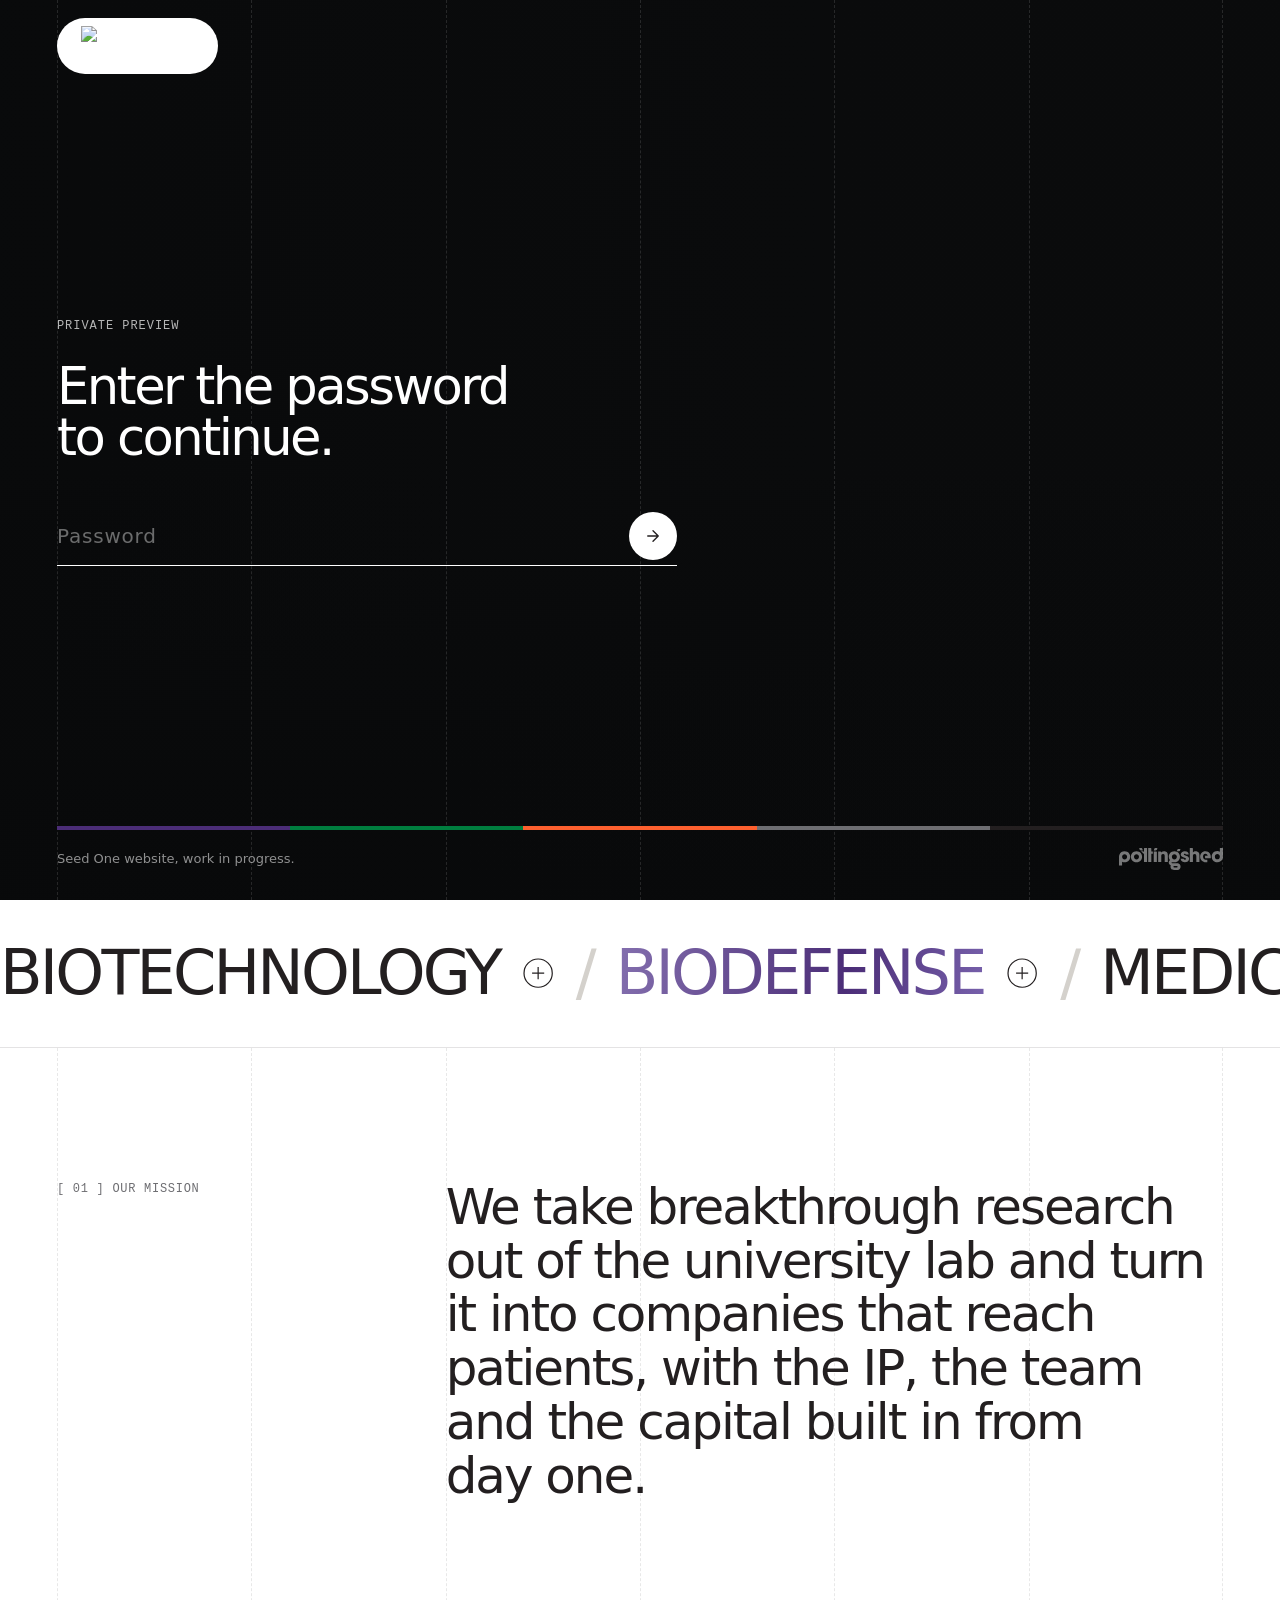
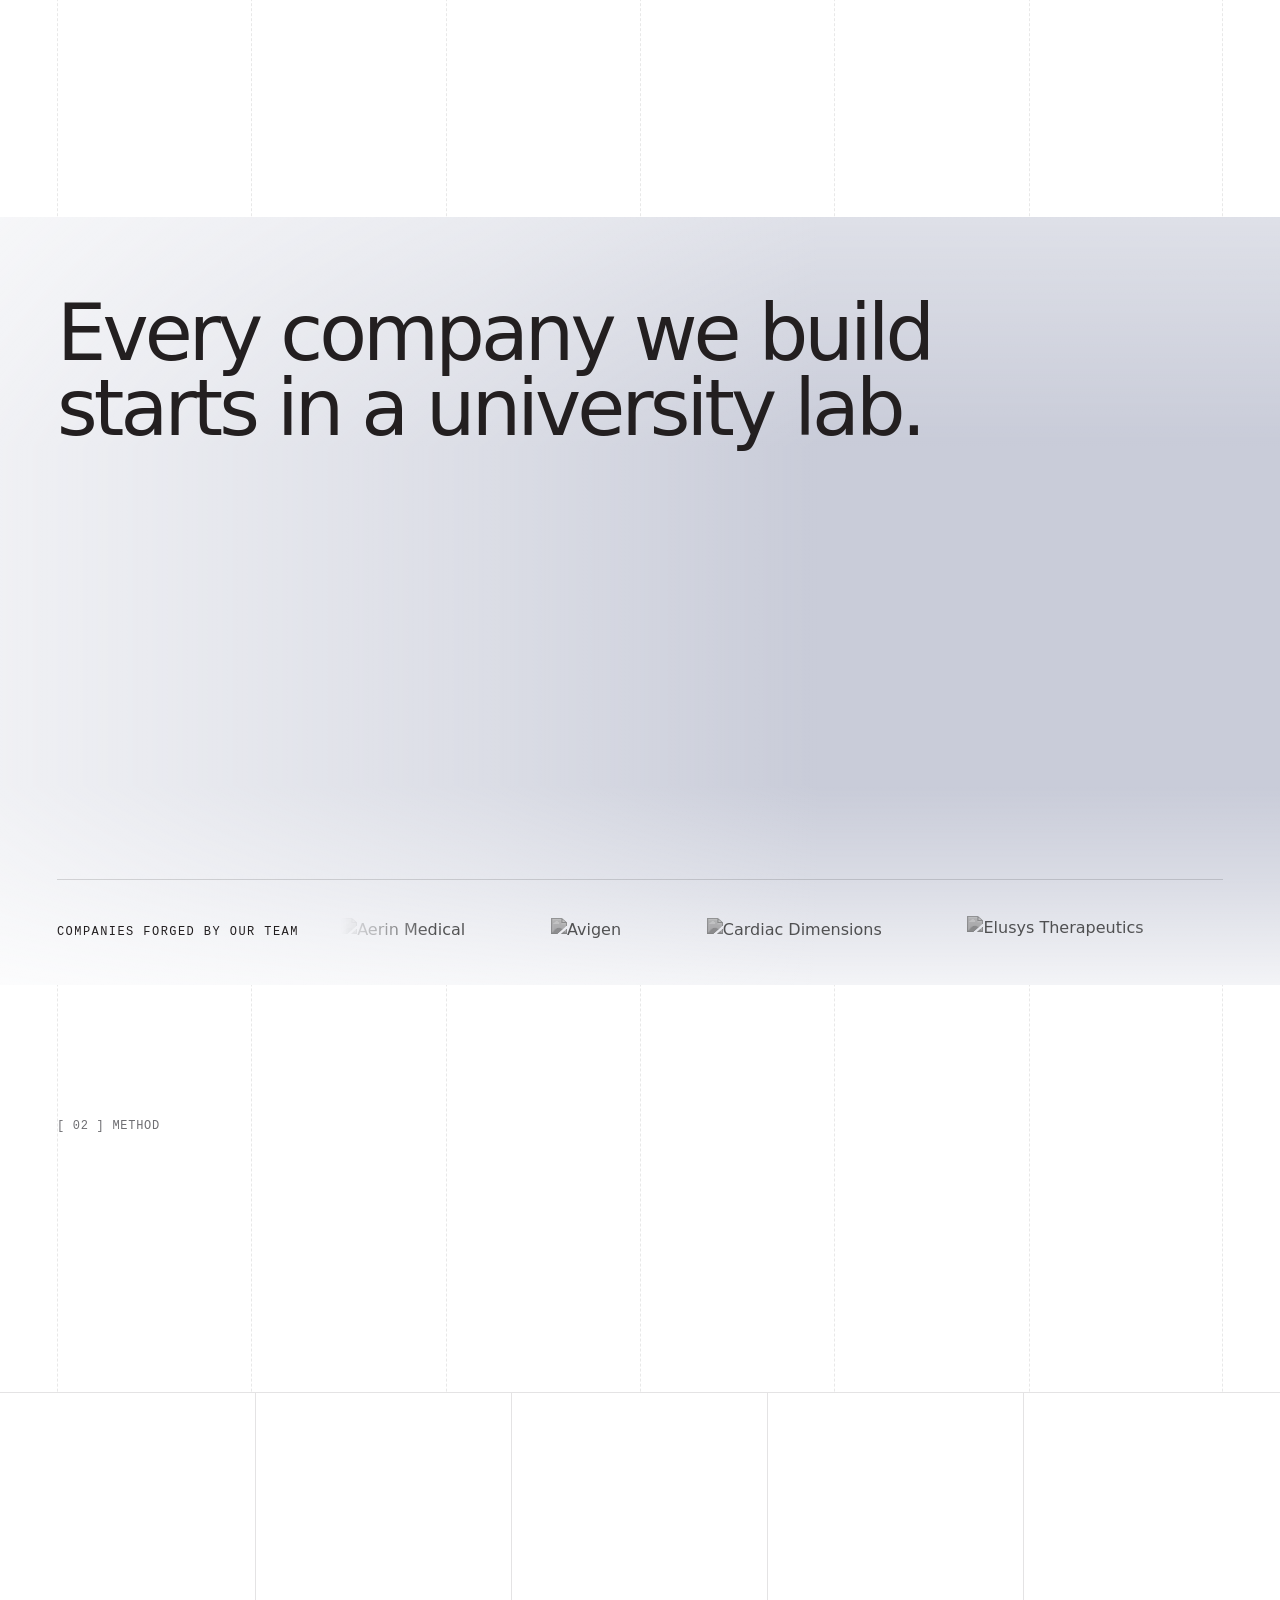
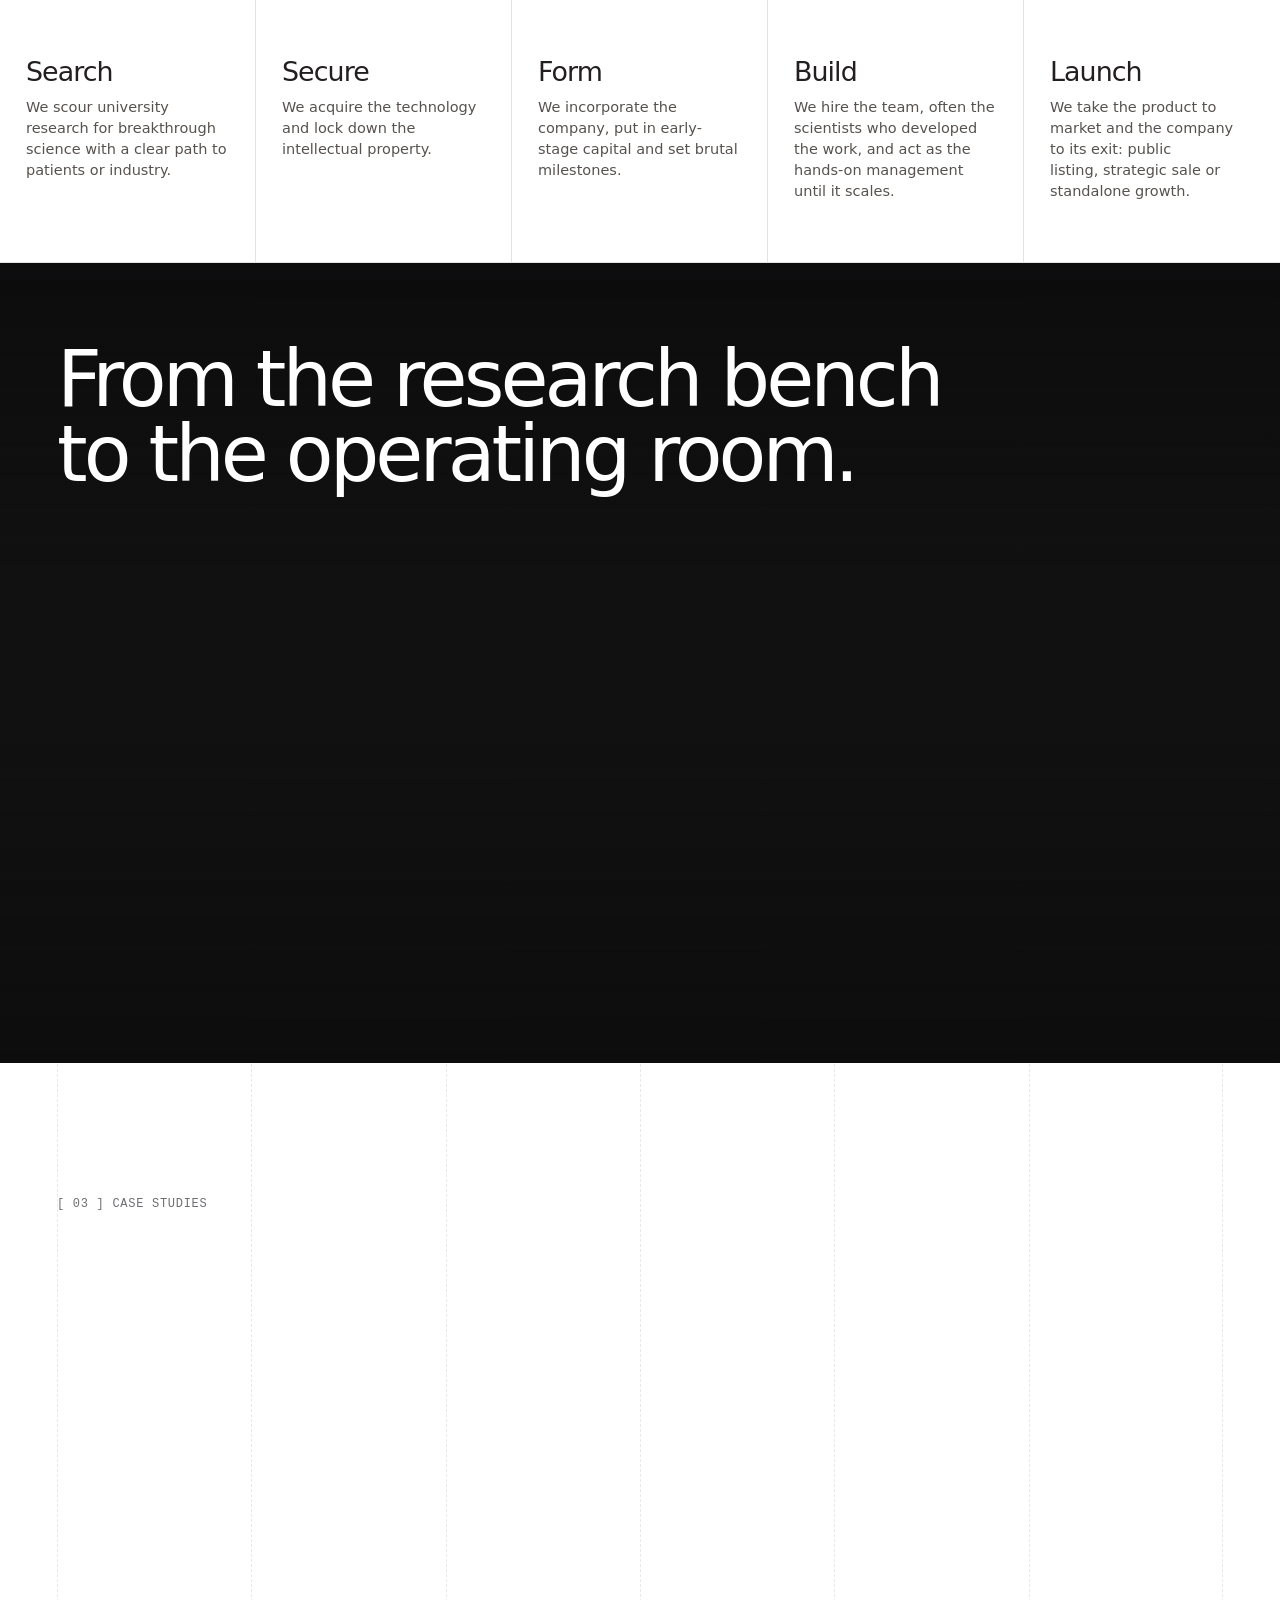
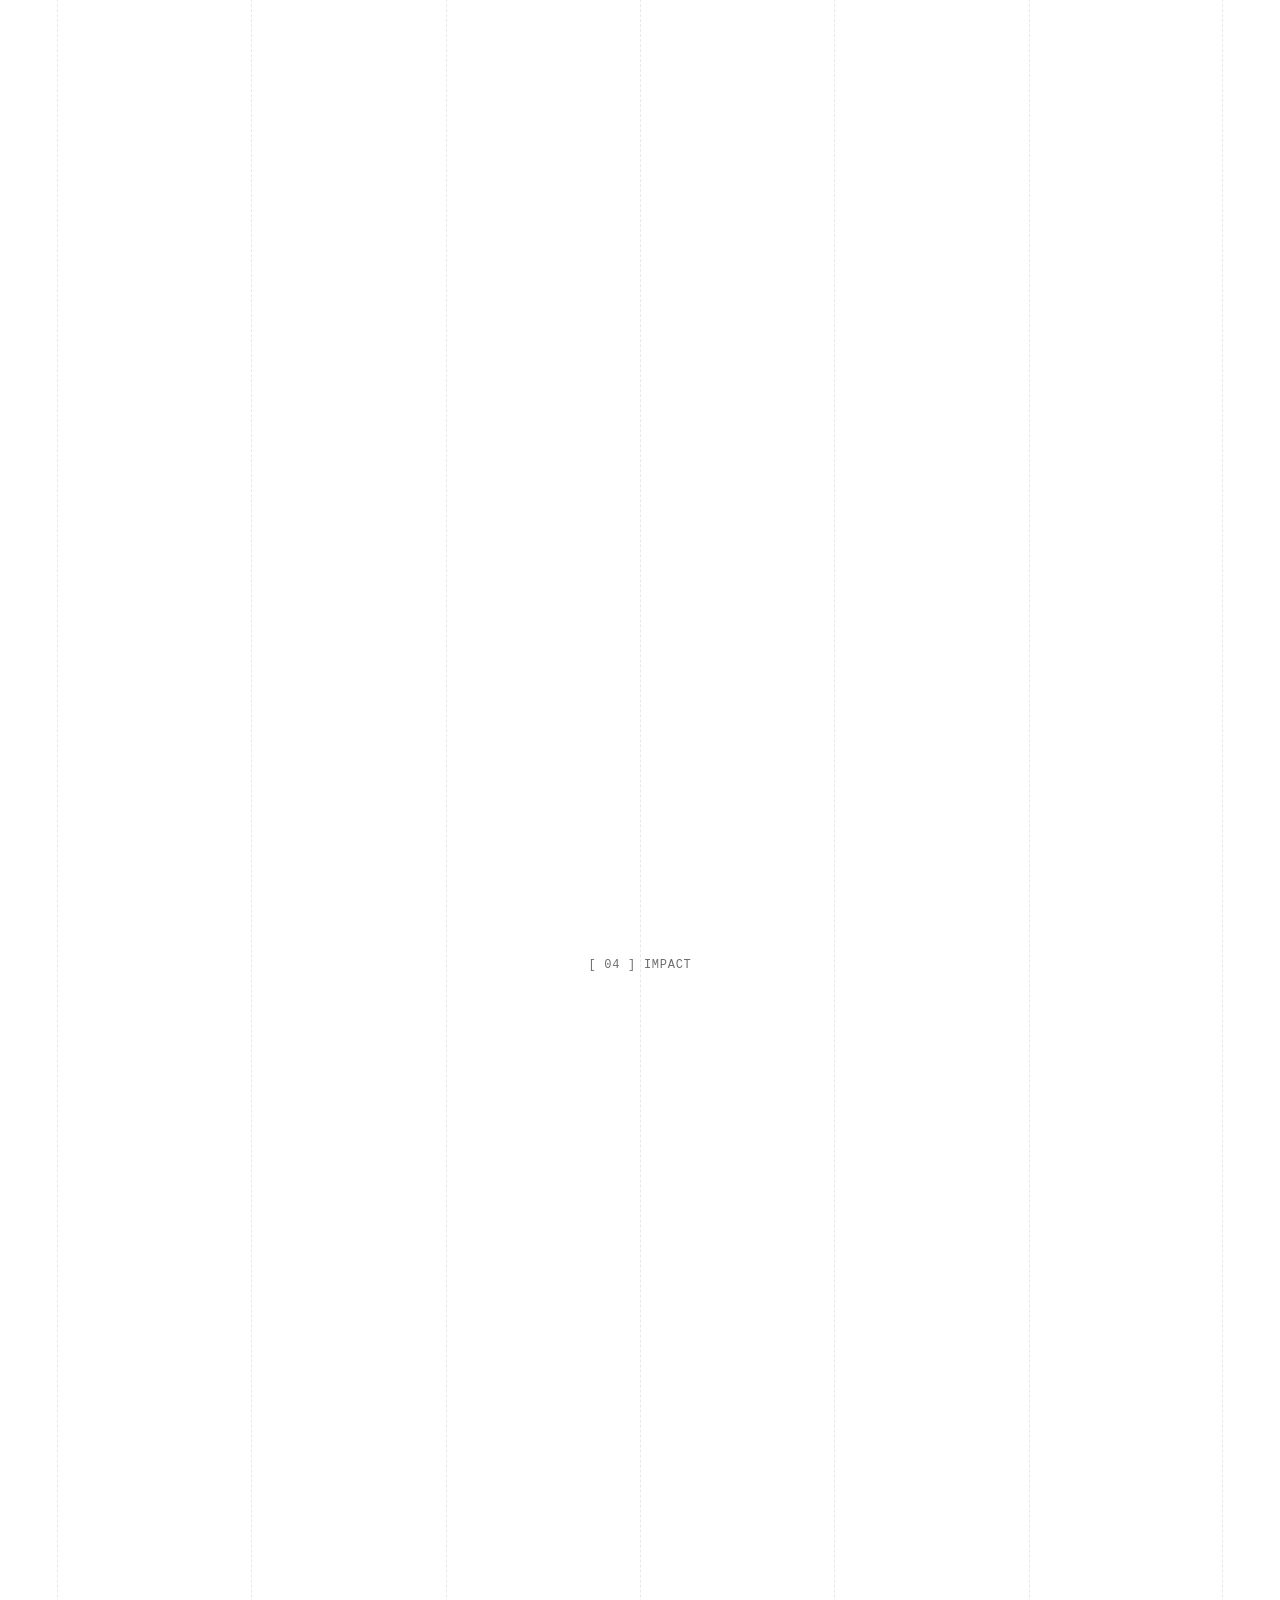
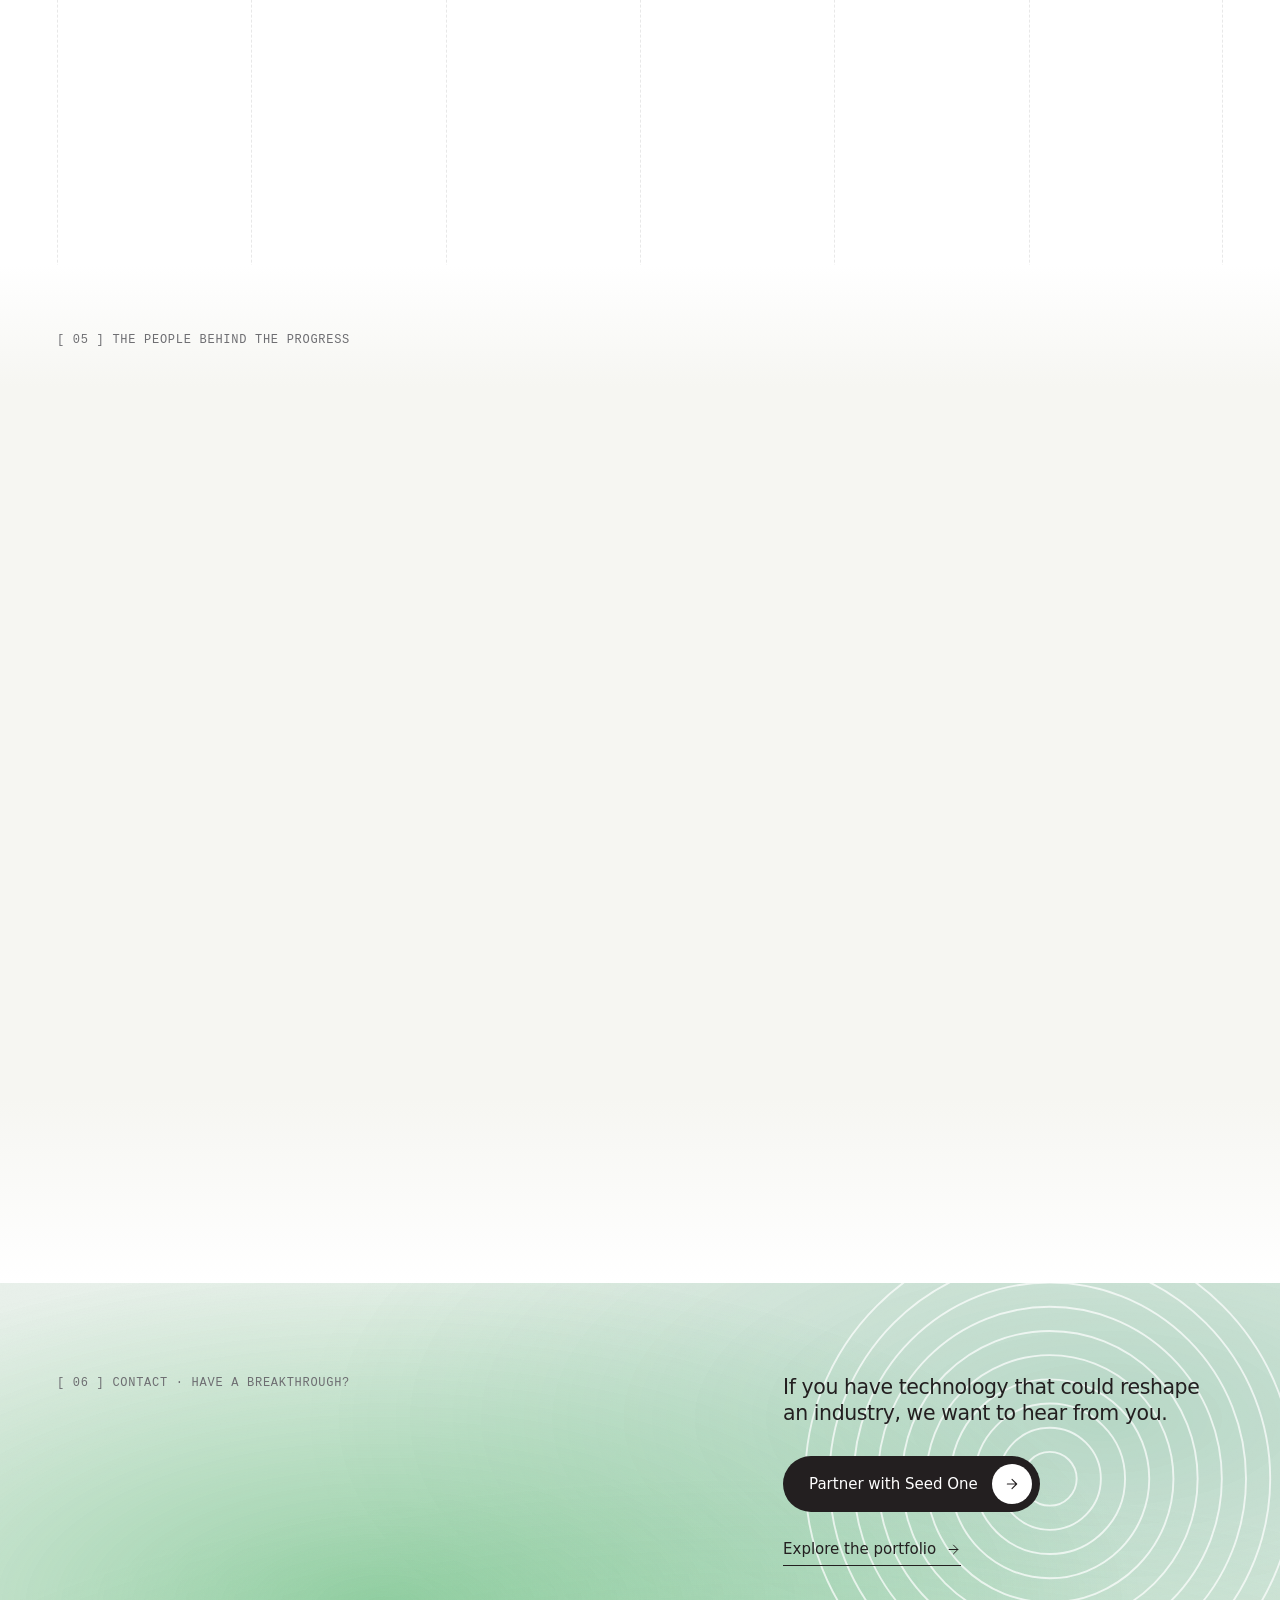
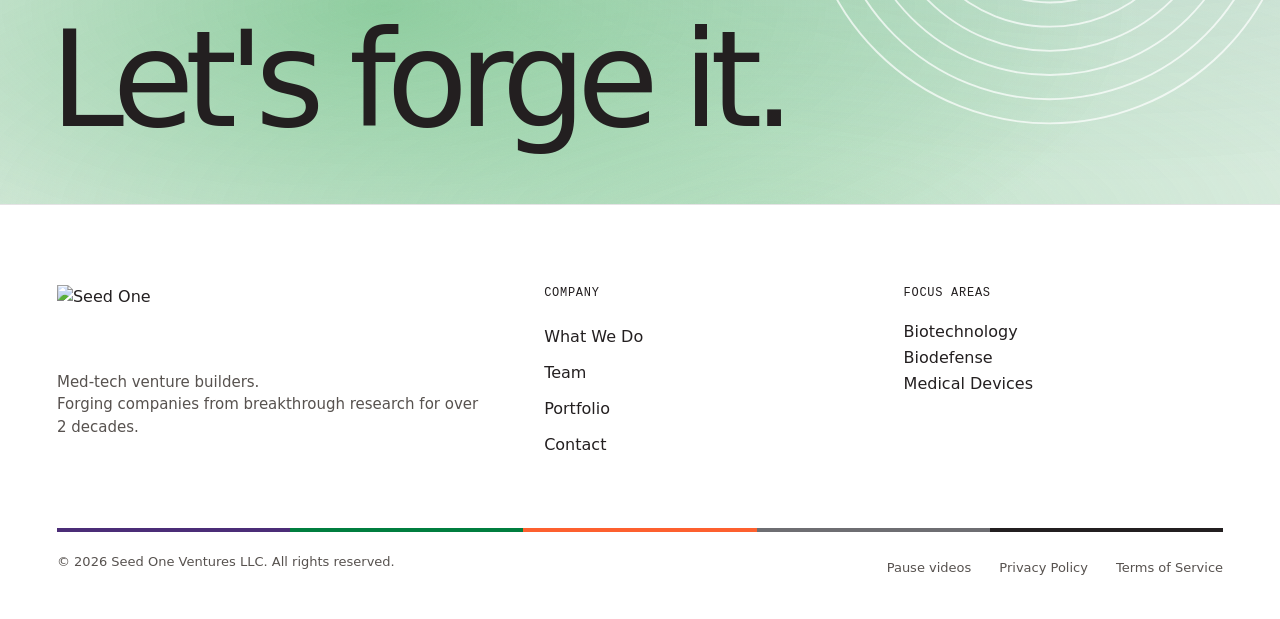
==== commit e88f0b3c: ""Over 2 decades" replaces "since 1997" (Jeff); fix homepage team grid overflow caused by the bio pan" ====
--- a/index.html
+++ b/index.html
@@ -16,20 +16,20 @@
 <meta property="og:locale" content="en_US">
 <meta property="og:url" content="https://lukevidamour.github.io/Seed-One-V2/">
 <meta property="og:title" content="Seed One | We don't fund startups. We forge them.">
-<meta property="og:description" content="Med-tech venture builders since 1997. We take breakthrough research out of the university lab and build the company around it.">
+<meta property="og:description" content="Med-tech venture builders for over 2 decades. We take breakthrough research out of the university lab and build the company around it.">
 <meta property="og:image" content="https://lukevidamour.github.io/Seed-One-V2/assets/og/home.jpg">
 <meta property="og:image:width" content="1200"><meta property="og:image:height" content="630">
 <meta property="og:image:alt" content="Seed One: We don't fund startups. We forge them.">
 <meta name="twitter:card" content="summary_large_image">
 <meta name="twitter:title" content="Seed One | We don't fund startups. We forge them.">
-<meta name="twitter:description" content="Med-tech venture builders since 1997. We take breakthrough research out of the university lab and build the company around it.">
+<meta name="twitter:description" content="Med-tech venture builders for over 2 decades. We take breakthrough research out of the university lab and build the company around it.">
 <meta name="twitter:image" content="https://lukevidamour.github.io/Seed-One-V2/assets/og/home.jpg">
 <link rel="preconnect" href="https://fonts.googleapis.com">
 <link rel="preconnect" href="https://fonts.gstatic.com" crossorigin>
 <link rel="stylesheet" href="https://fonts.googleapis.com/css2?family=Google+Sans:wght@400..700&display=swap">
 <link rel="preload" as="font" type="font/woff2" href="assets/fonts/GeistMono-Variable.woff2" crossorigin>
 <link rel="preload" as="image" href="assets/video/hero-poster.jpg?v=1790674381">
-<link rel="stylesheet" href="styles.css?v=1792422083">
+<link rel="stylesheet" href="styles.css?v=1792424346">
 <script>try{var g=JSON.parse(localStorage.getItem('so-gate')||'null');if(!(g&&g.t&&Date.now()-g.t<7*864e5))document.documentElement.classList.add('locked')}catch(e){document.documentElement.classList.add('locked')}</script>
 <script>document.documentElement.classList.add('js');if(location.hash==='#still')document.documentElement.classList.add('still');if(/Chrome\//.test(navigator.userAgent)&&!/Edg\/|OPR\//.test(navigator.userAgent)||/Edg\//.test(navigator.userAgent))document.documentElement.classList.add('lq')</script>
 </head>
@@ -128,7 +128,7 @@
 
   <div class="wrap hero-in">
     <div class="hero-copy">
-      <p class="mono kick">Med-tech venture builders since 1997</p>
+      <p class="mono kick">Med-tech venture builders for over 2 decades</p>
       <h1 class="hero-h">
         <span class="hl">We don't fund startups.</span>
         <span class="hl g">We forge them.</span>
@@ -323,6 +323,6 @@
 </dialog>
 
 <script src="assets/vendor/lenis.min.js?v=1.1.20" defer></script>
-<script src="main.js?v=1792422083" defer></script>
+<script src="main.js?v=1792424346" defer></script>
 </body>
 </html>
--- a/styles.css
+++ b/styles.css
@@ -615,8 +615,8 @@
 .mate:hover .mate-x{background:var(--ink);color:#fff;transform:rotate(90deg)}
 .mate-meta{display:flex;justify-content:space-between;align-items:center;gap:12px;margin-top:20px}
 .mate-meta .n{color:var(--mid)}
-.mate .role,.bio .role{color:rgba(35,31,32,.72);display:flex;align-items:center;gap:10px}
-.mate .role::before,.bio .role::before{content:"";width:12px;height:12px;border-radius:50%;flex:none;background:linear-gradient(135deg,var(--t1),var(--c3))}
+.mate .role,.drawer.bio .role{color:rgba(35,31,32,.72);display:flex;align-items:center;gap:10px}
+.mate .role::before,.drawer.bio .role::before{content:"";width:12px;height:12px;border-radius:50%;flex:none;background:linear-gradient(135deg,var(--t1),var(--c3))}
 .mate h3{font-size:var(--h3);letter-spacing:-.04em;line-height:1.05;margin-top:14px}
 .mate-b{text-align:left;letter-spacing:inherit}
 .mate-b::after{content:"";position:absolute;inset:0;z-index:3;border-radius:var(--r-lg)}
@@ -626,13 +626,13 @@
 .js .mate-bio{display:none}
 @media (min-width:1024px){.crew .mate:nth-child(even){margin-top:clamp(48px,5.5vw,88px)}}
 
-.bio{width:min(700px,100vw)}
-.bio .drawer-in{transition:opacity .26s ease}
-.bio .drawer-in.swap{opacity:0}
+.drawer.bio{width:min(700px,100vw)}
+.drawer.bio .drawer-in{transition:opacity .26s ease}
+.drawer.bio .drawer-in.swap{opacity:0}
 .bio-head{display:grid;grid-template-columns:clamp(120px,22vw,168px) 1fr;gap:clamp(20px,2.6vw,32px);align-items:end;margin-top:clamp(36px,4.4vw,56px)}
 .bio-ph{aspect-ratio:4/5;border-radius:18px;overflow:hidden;background:var(--base)}
 .bio-ph img{width:100%;height:100%;object-fit:cover}
-.bio h2{font-size:clamp(30px,3.4vw,44px);letter-spacing:-.045em;line-height:1.02;margin:0 0 14px;max-width:none}
+.drawer.bio h2{font-size:clamp(30px,3.4vw,44px);letter-spacing:-.045em;line-height:1.02;margin:0 0 14px;max-width:none}
 .bio-body{margin-top:clamp(28px,3.2vw,40px)}
 .bio-body p{font-size:16px;line-height:1.6;color:var(--body);margin-bottom:1em}
 .bio-body p:first-child{font-size:clamp(19px,1.6vw,22px);line-height:1.42;letter-spacing:-.012em;color:var(--ink)}
@@ -722,7 +722,7 @@
 .phero-img img{width:100%;height:100%;object-fit:cover;object-position:60% 50%}
 .phero.has-img .phero-row{grid-template-columns:minmax(0,1fr);gap:22px;max-width:50%}
 .phero.has-img .phero-lead{max-width:30em}
-.phero.has-img>.art{stroke:rgba(255,255,255,.7)}
+.phero.has-img>.art{stroke:rgba(255,255,255,.42)}
 @media (max-width:1180px) and (min-width:901px){.phero-img{width:50%}.phero.has-img .phero-row{max-width:46%}}
 @media (max-width:900px){
   .phero-img{width:100%;opacity:.7;-webkit-mask-image:linear-gradient(180deg,#000 0%,rgba(0,0,0,.5) 26%,transparent 46%);mask-image:linear-gradient(180deg,#000 0%,rgba(0,0,0,.5) 26%,transparent 46%)}
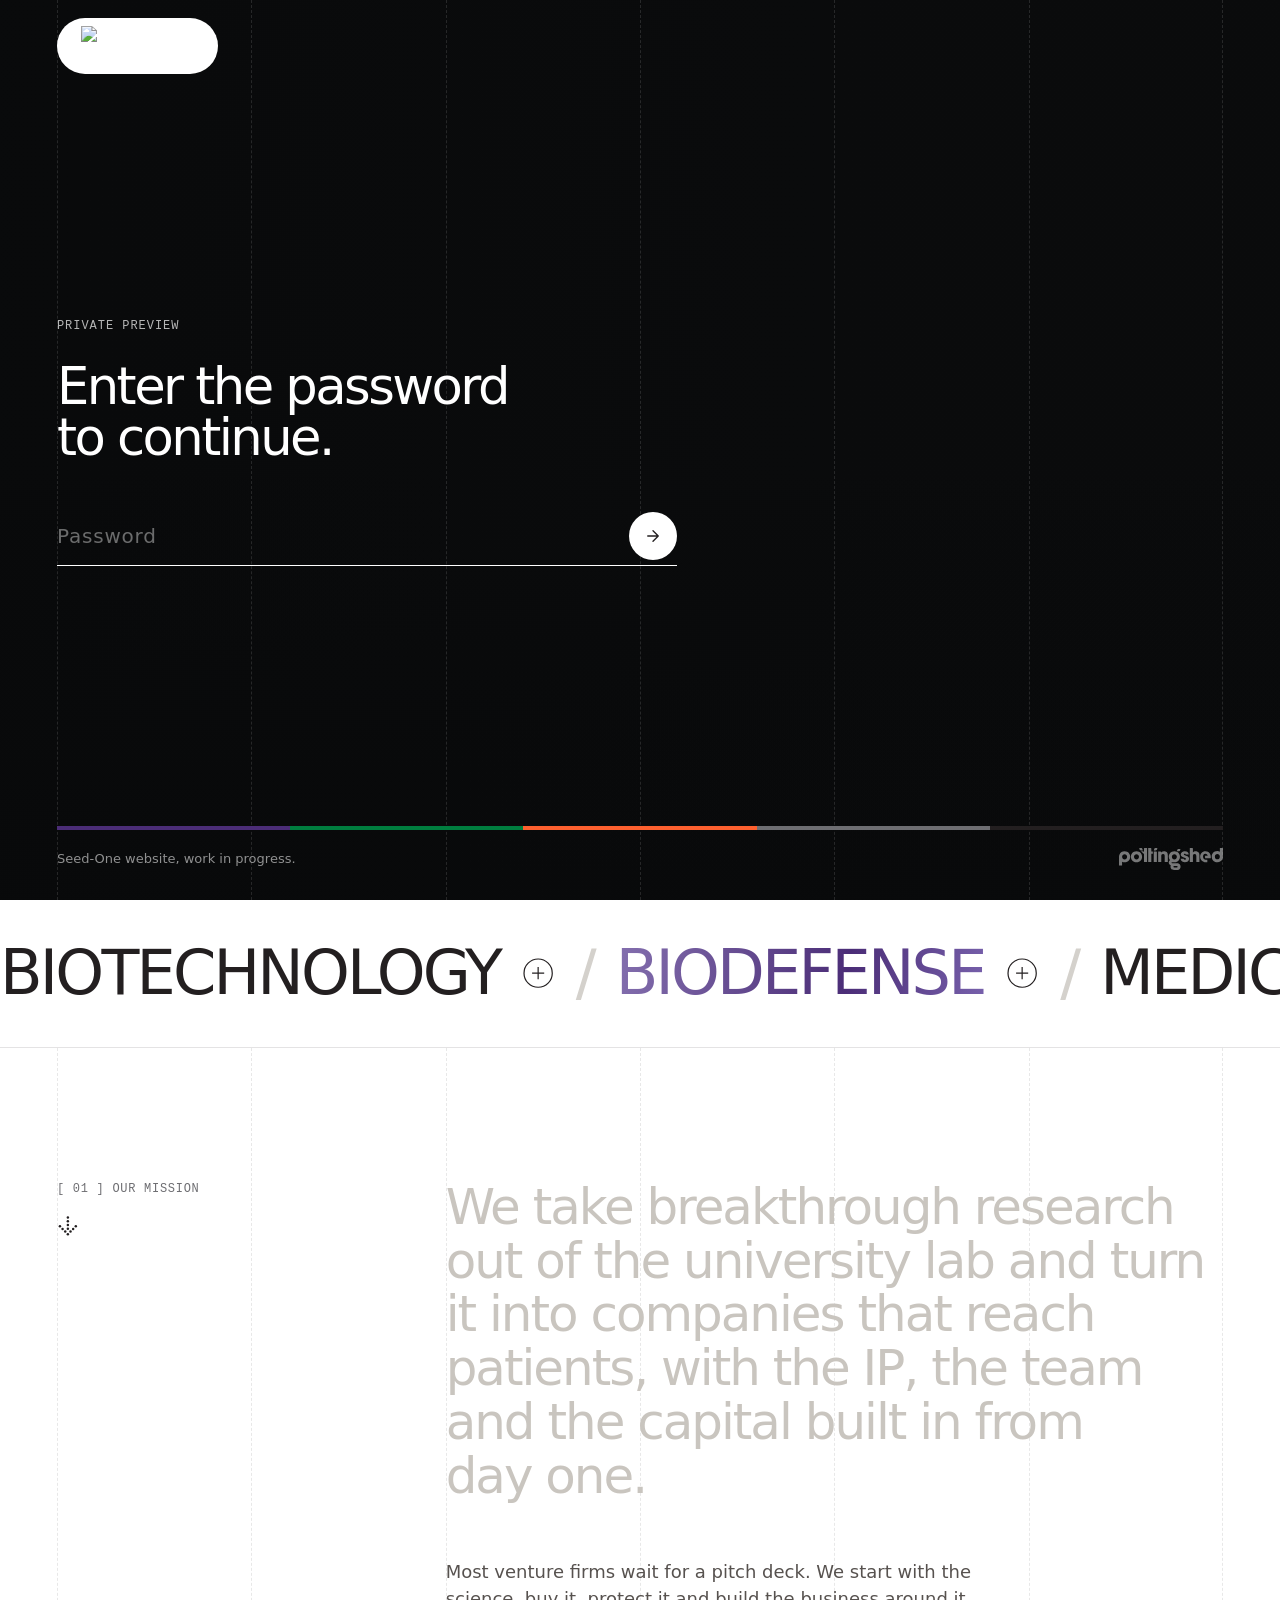
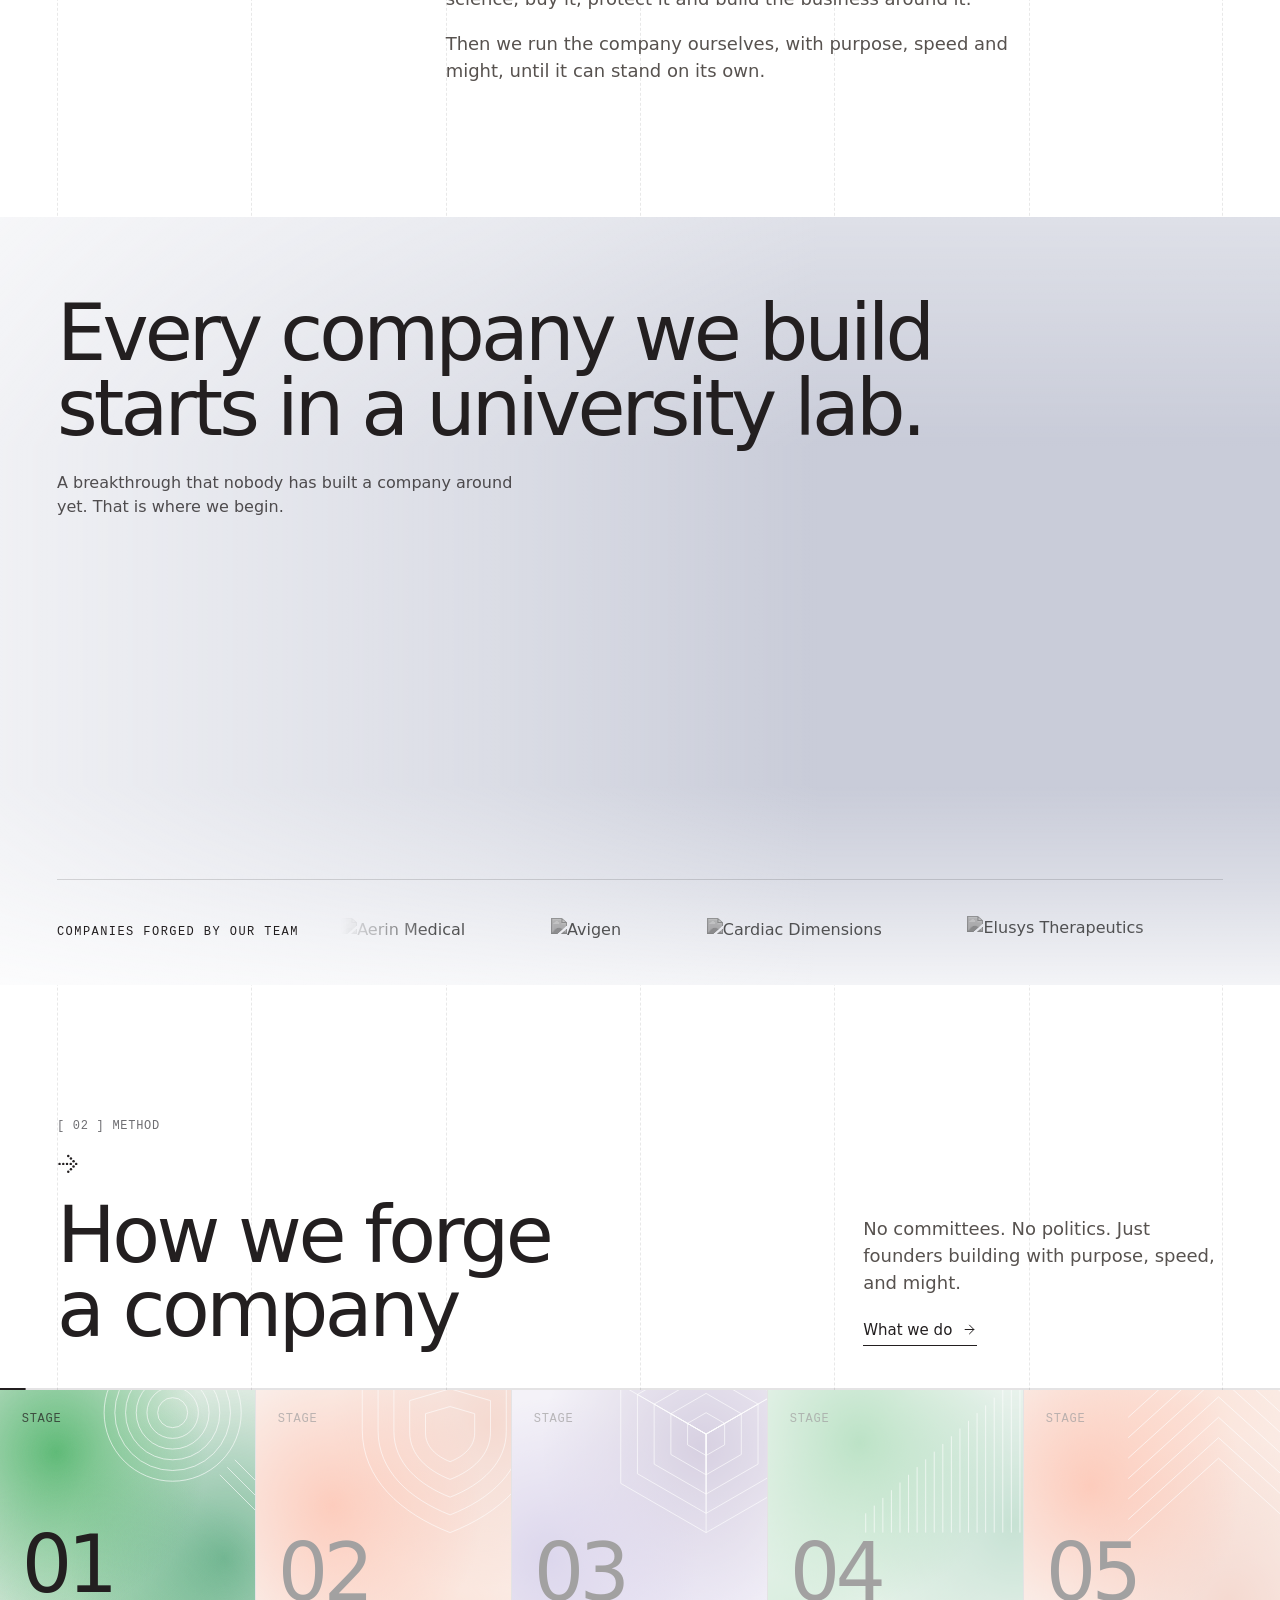
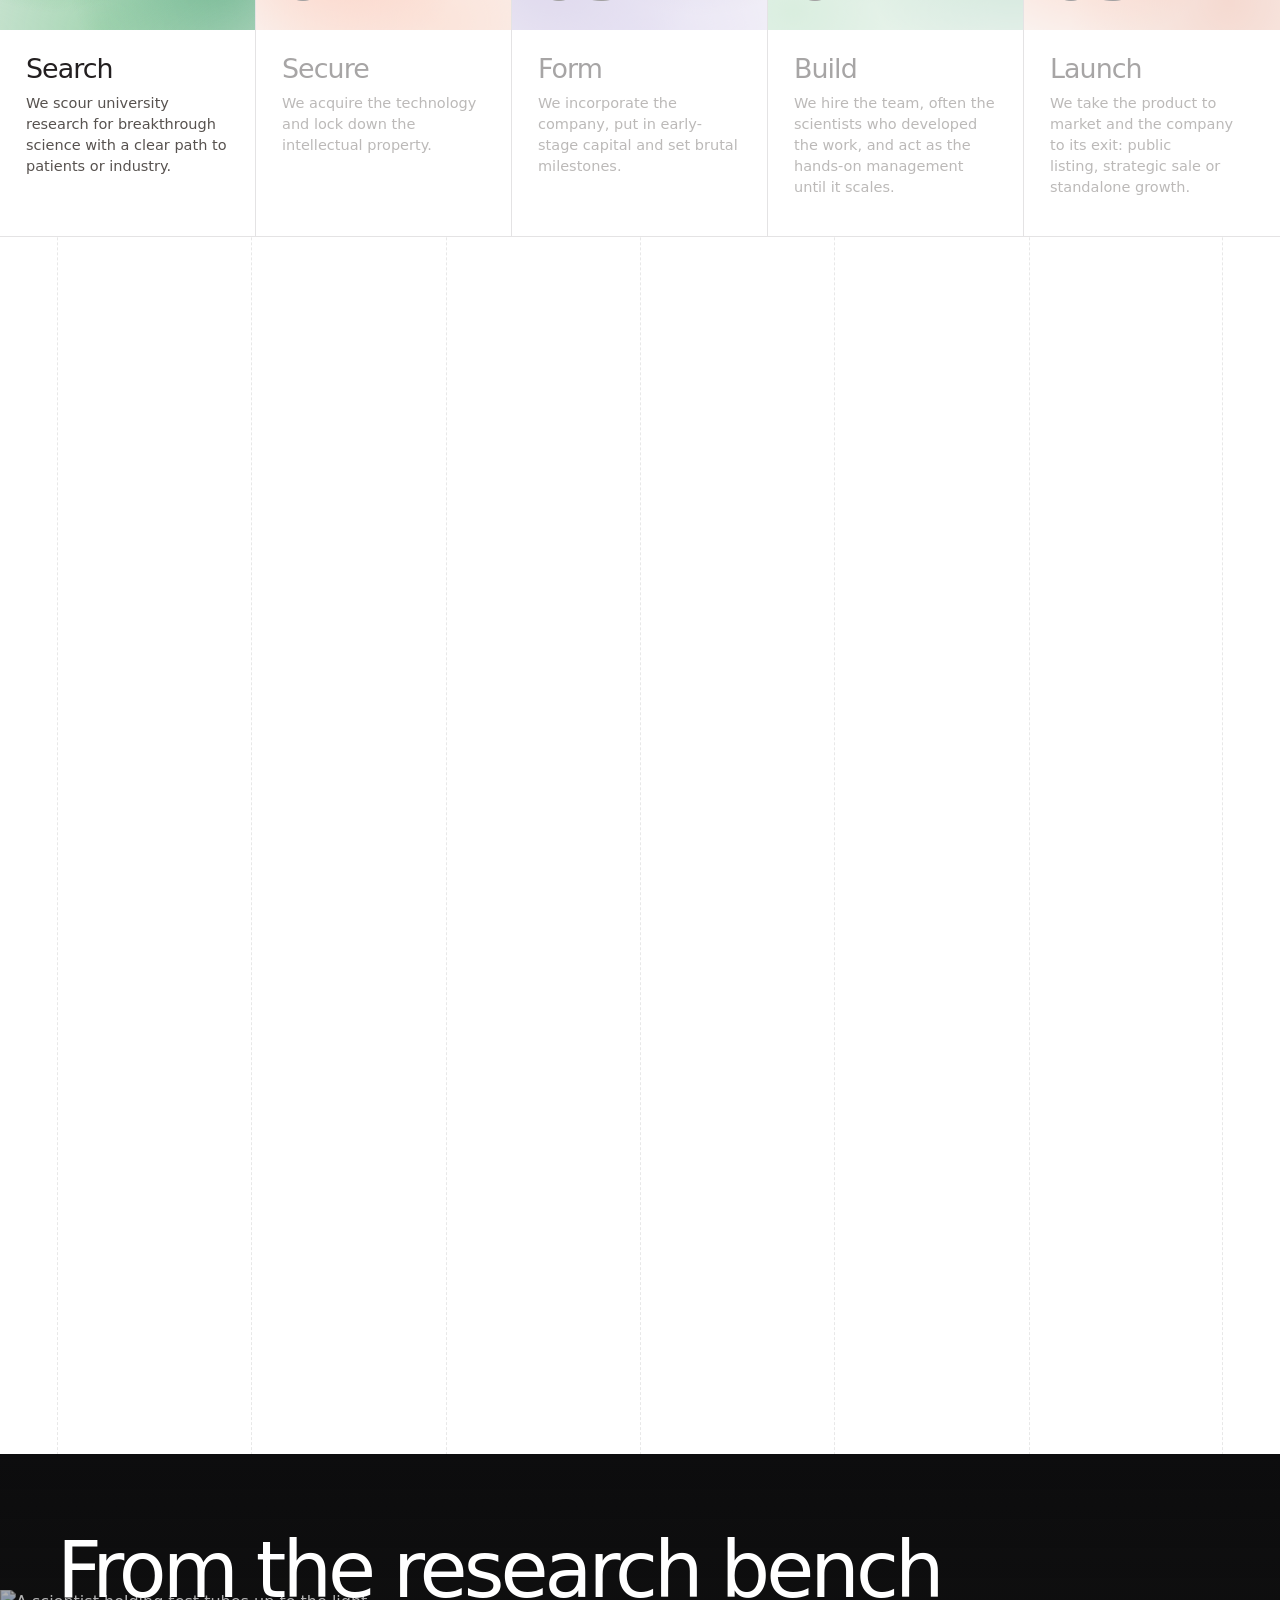
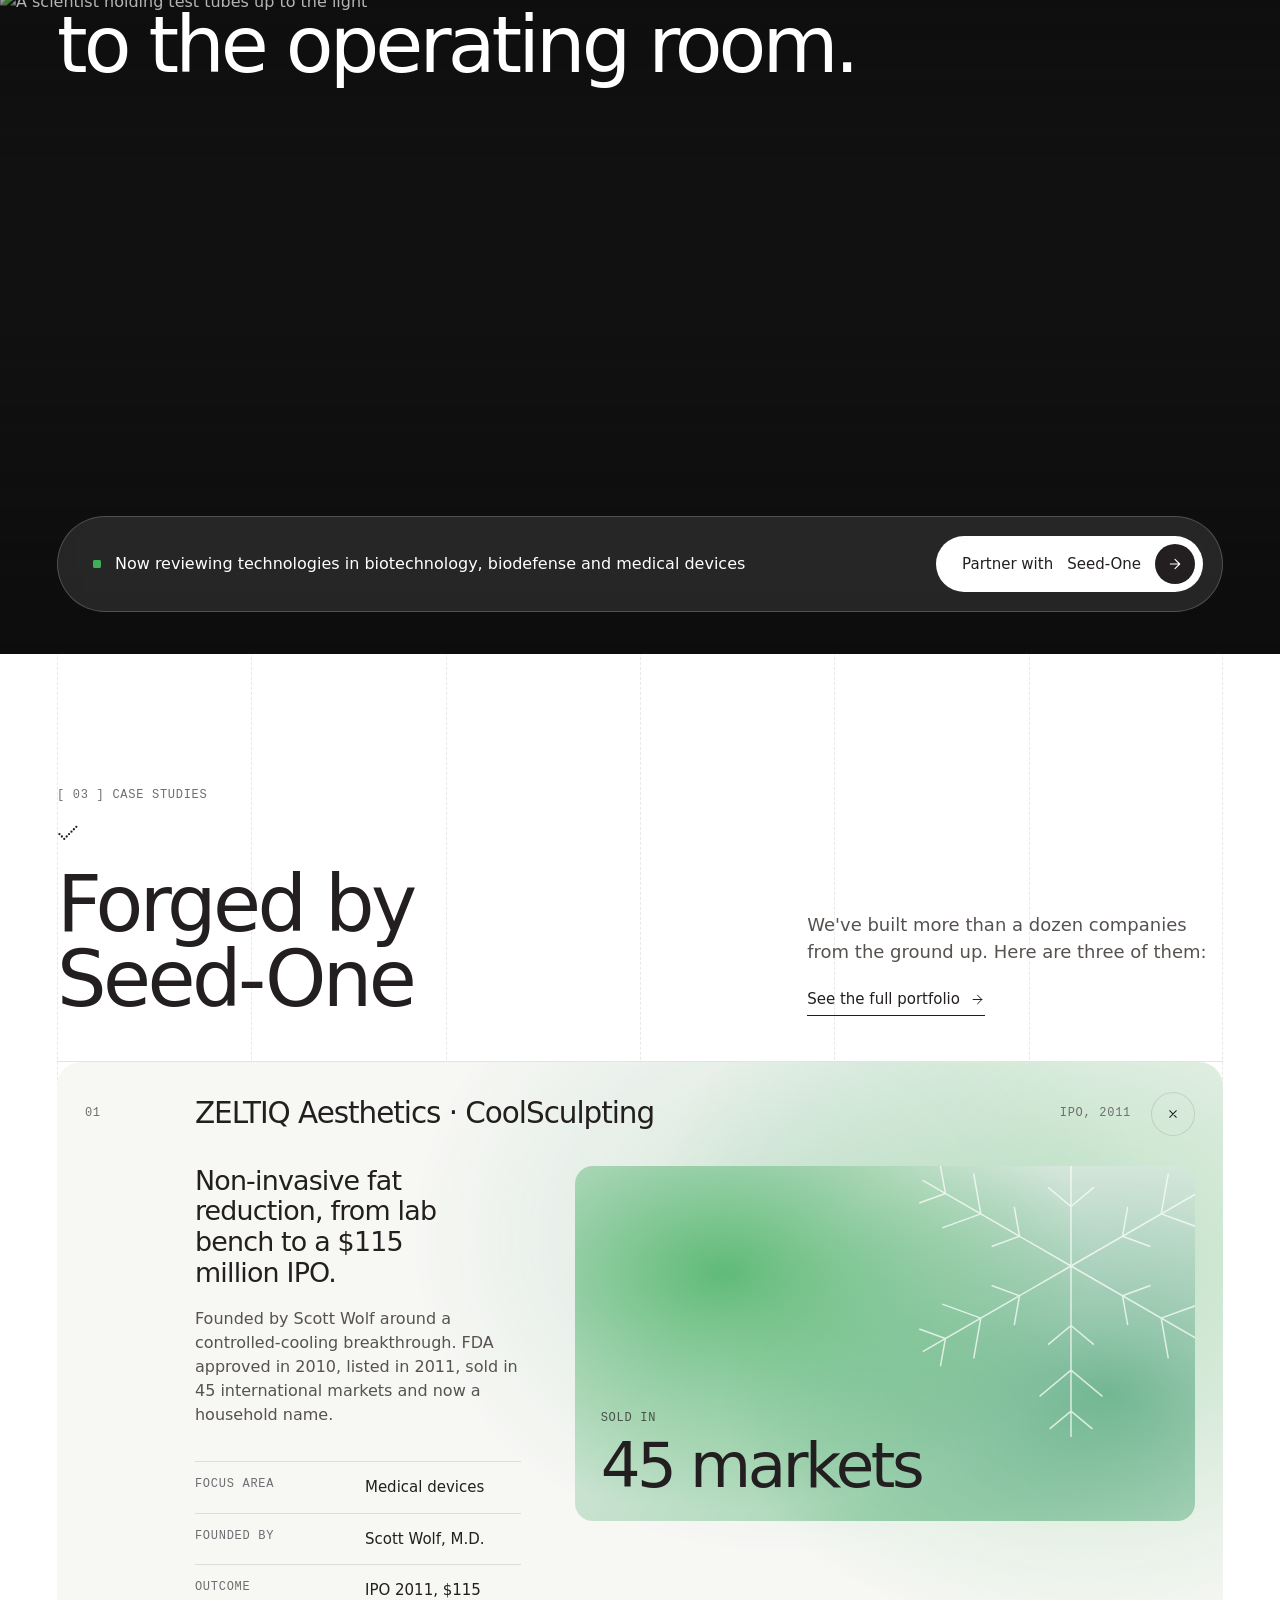
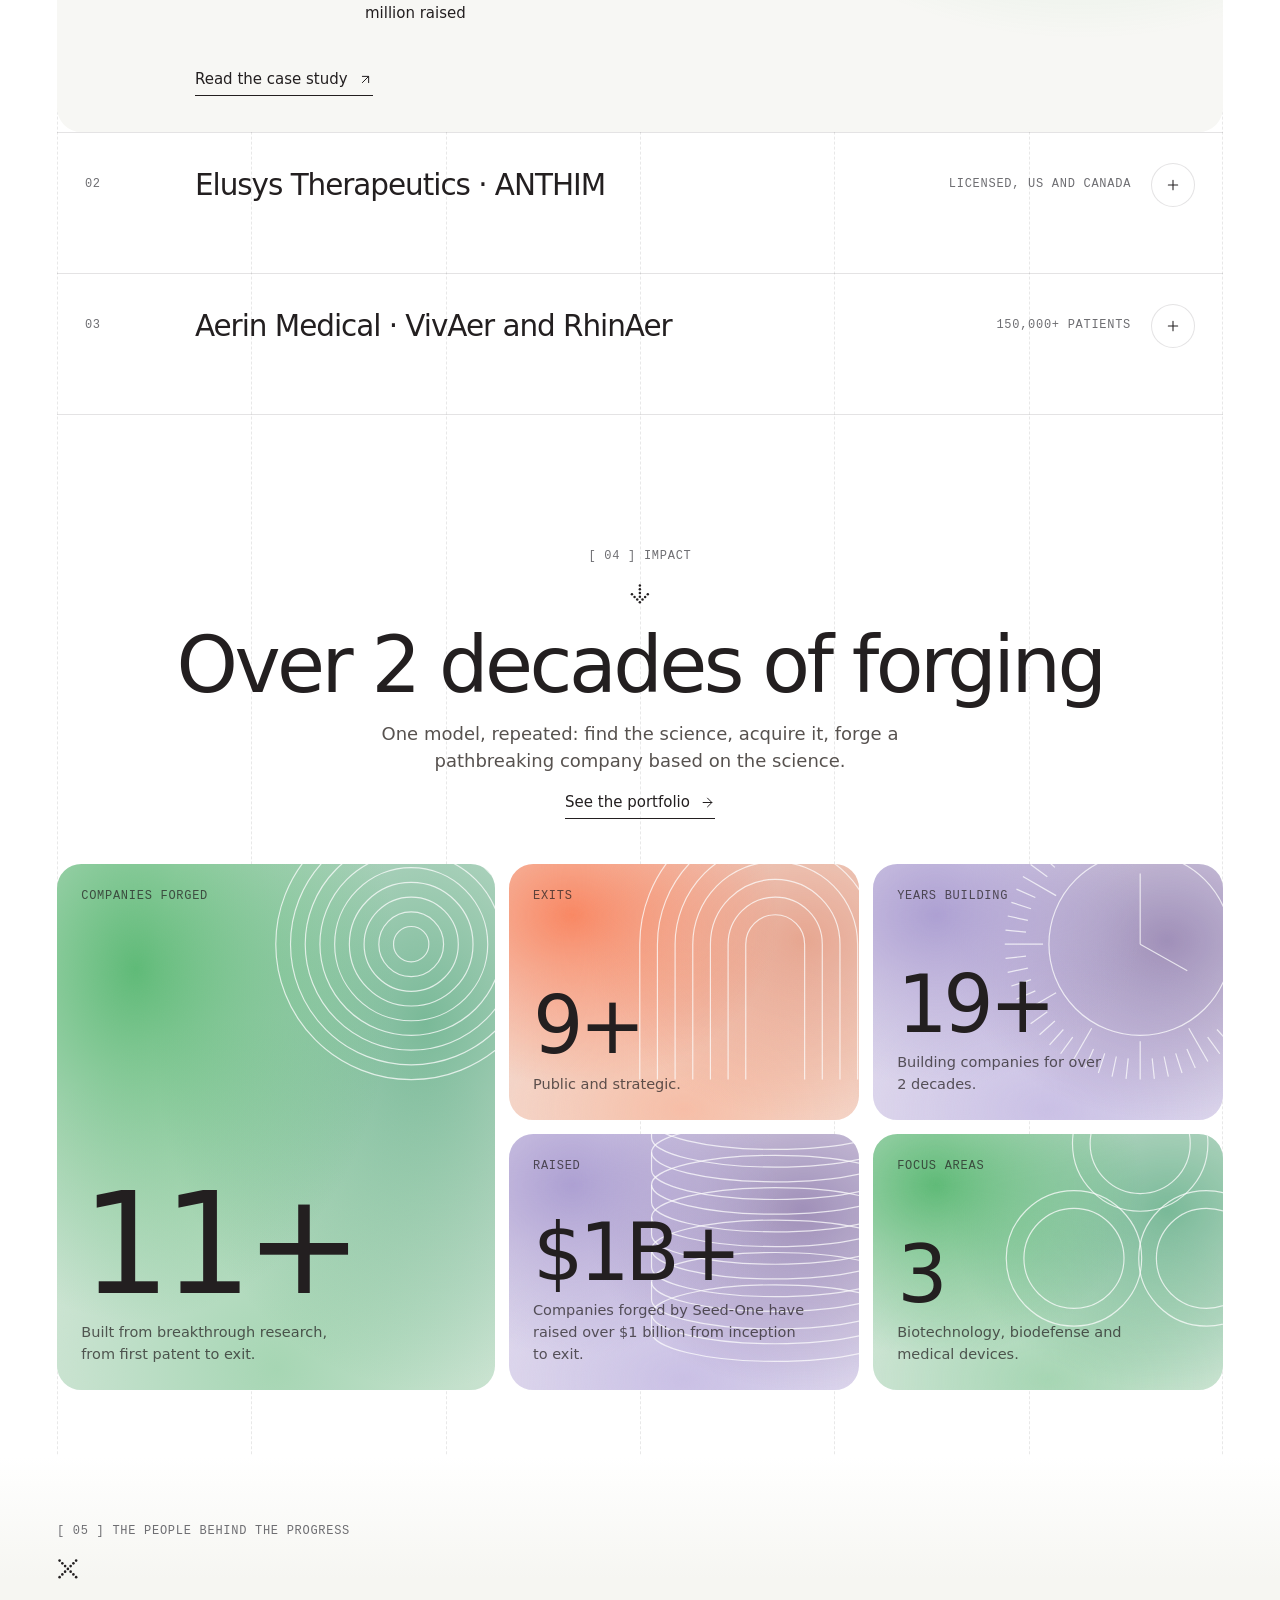
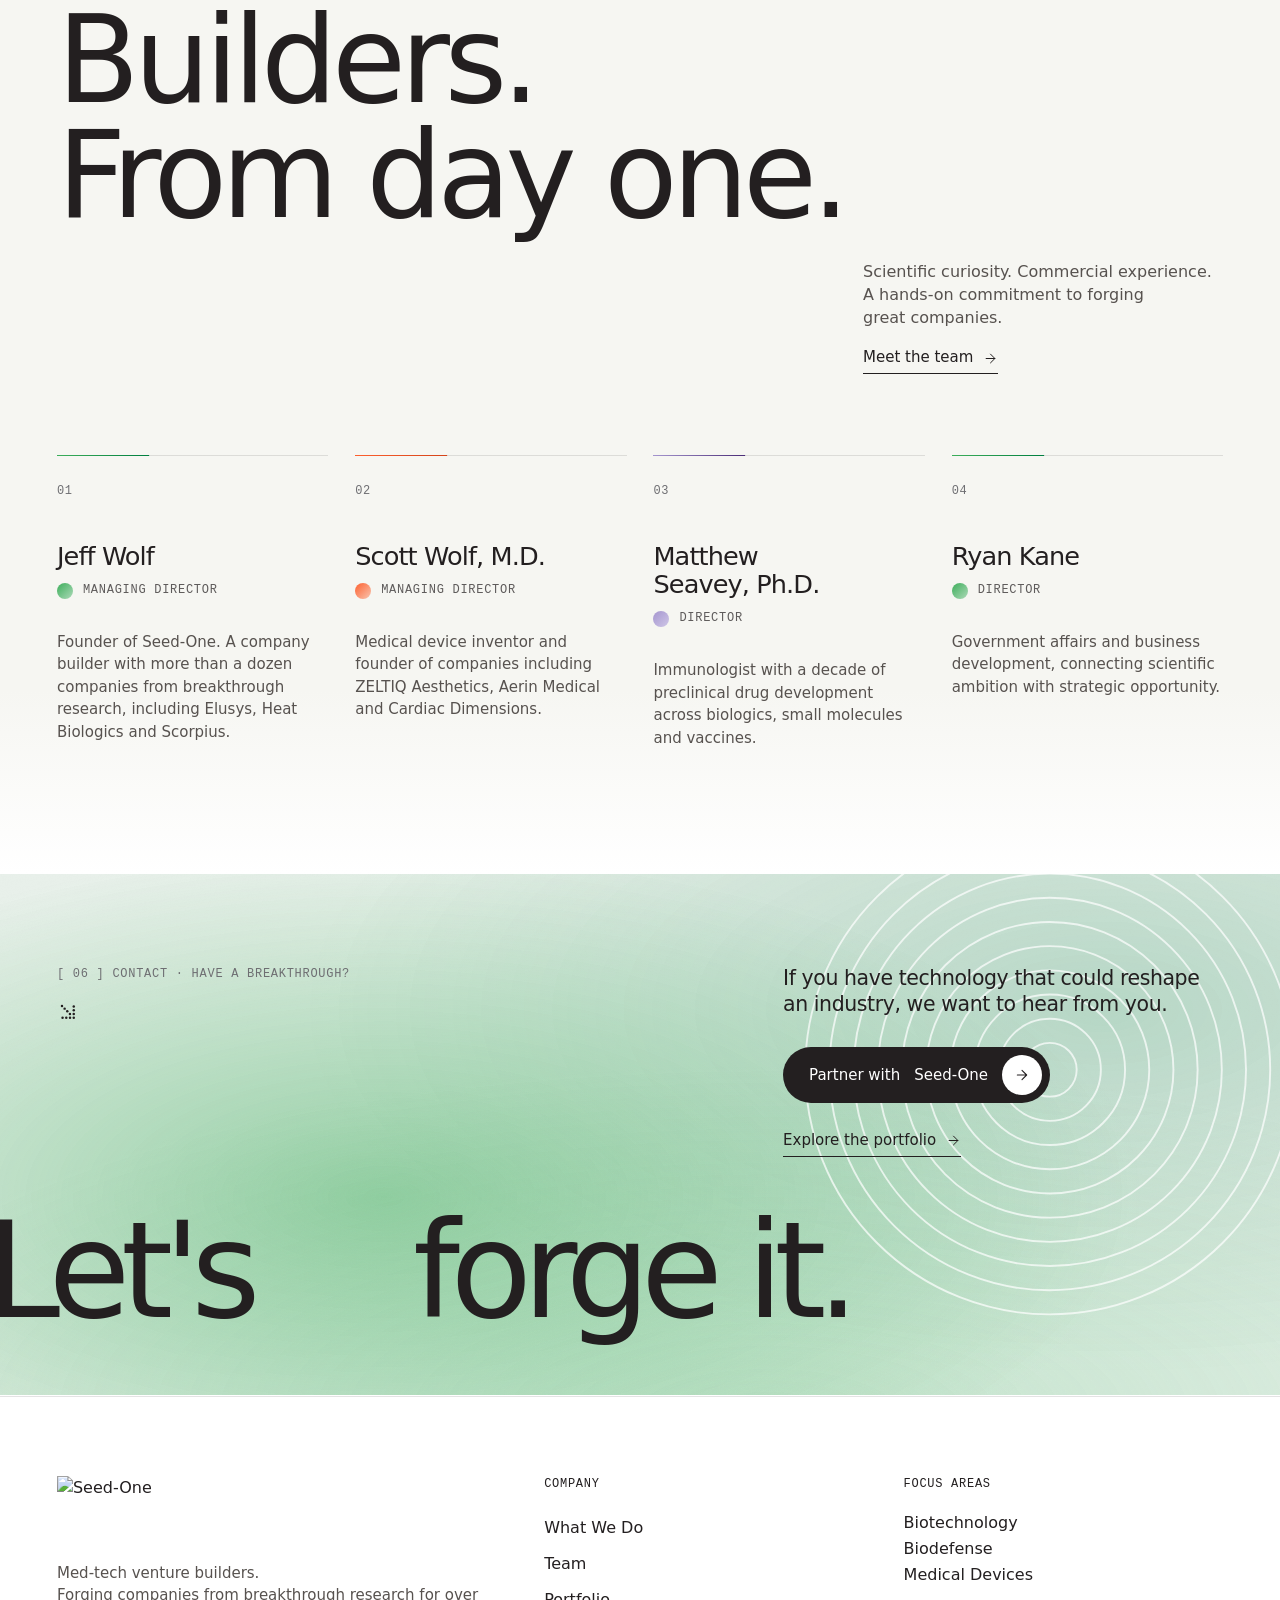
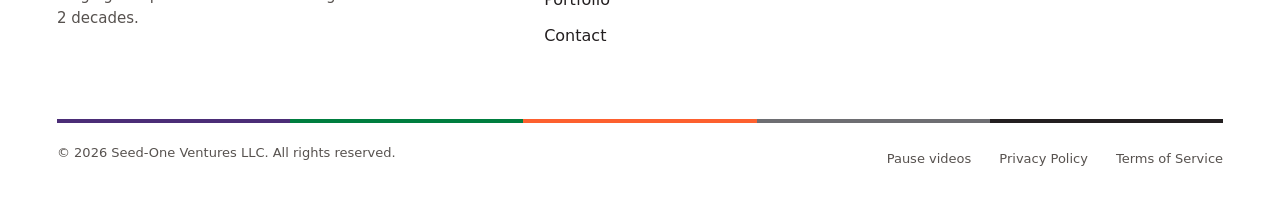
==== commit 933d10b7: "Seed-One with the hyphen everywhere (Jeff); Jeff's card line; enquiry form hands off to info@seedone" ====
--- a/index.html
+++ b/index.html
@@ -4,24 +4,24 @@
 <meta charset="utf-8">
 <meta name="viewport" content="width=device-width, initial-scale=1">
 <meta name="robots" content="noindex, nofollow">
-<title>Seed One | Med-tech venture builders</title>
-<meta name="description" content="Seed One takes breakthrough research out of the university lab, secures the IP, forms the company, hires the team and takes it to market.">
+<title>Seed-One | Med-tech venture builders</title>
+<meta name="description" content="Seed-One takes breakthrough research out of the university lab, secures the IP, forms the company, hires the team and takes it to market.">
 <link rel="canonical" href="https://lukevidamour.github.io/Seed-One-V2/">
 <link rel="icon" href="assets/emblem.svg" type="image/svg+xml">
 <link rel="icon" href="assets/favicon-32.png" sizes="32x32" type="image/png">
 <link rel="apple-touch-icon" href="assets/apple-touch-icon.png">
 <meta name="theme-color" content="#ffffff">
 <meta property="og:type" content="website">
-<meta property="og:site_name" content="Seed One Ventures">
+<meta property="og:site_name" content="Seed-One Ventures">
 <meta property="og:locale" content="en_US">
 <meta property="og:url" content="https://lukevidamour.github.io/Seed-One-V2/">
-<meta property="og:title" content="Seed One | We don't fund startups. We forge them.">
+<meta property="og:title" content="Seed-One | We don't fund startups. We forge them.">
 <meta property="og:description" content="Med-tech venture builders for over 2 decades. We take breakthrough research out of the university lab and build the company around it.">
 <meta property="og:image" content="https://lukevidamour.github.io/Seed-One-V2/assets/og/home.jpg">
 <meta property="og:image:width" content="1200"><meta property="og:image:height" content="630">
-<meta property="og:image:alt" content="Seed One: We don't fund startups. We forge them.">
+<meta property="og:image:alt" content="Seed-One: We don't fund startups. We forge them.">
 <meta name="twitter:card" content="summary_large_image">
-<meta name="twitter:title" content="Seed One | We don't fund startups. We forge them.">
+<meta name="twitter:title" content="Seed-One | We don't fund startups. We forge them.">
 <meta name="twitter:description" content="Med-tech venture builders for over 2 decades. We take breakthrough research out of the university lab and build the company around it.">
 <meta name="twitter:image" content="https://lukevidamour.github.io/Seed-One-V2/assets/og/home.jpg">
 <link rel="preconnect" href="https://fonts.googleapis.com">
@@ -29,7 +29,7 @@
 <link rel="stylesheet" href="https://fonts.googleapis.com/css2?family=Google+Sans:wght@400..700&display=swap">
 <link rel="preload" as="font" type="font/woff2" href="assets/fonts/GeistMono-Variable.woff2" crossorigin>
 <link rel="preload" as="image" href="assets/video/hero-poster.jpg?v=1790674381">
-<link rel="stylesheet" href="styles.css?v=1792424346">
+<link rel="stylesheet" href="styles.css?v=1792579520">
 <script>try{var g=JSON.parse(localStorage.getItem('so-gate')||'null');if(!(g&&g.t&&Date.now()-g.t<7*864e5))document.documentElement.classList.add('locked')}catch(e){document.documentElement.classList.add('locked')}</script>
 <script>document.documentElement.classList.add('js');if(location.hash==='#still')document.documentElement.classList.add('still');if(/Chrome\//.test(navigator.userAgent)&&!/Edg\/|OPR\//.test(navigator.userAgent)||/Edg\//.test(navigator.userAgent))document.documentElement.classList.add('lq')</script>
 </head>
@@ -37,7 +37,7 @@
 
 <!-- Liquid-glass lens maps (refraction at the rim). Used by Chromium; other browsers get frosted glass. -->
 <svg width="0" height="0" style="position:absolute" aria-hidden="true" focusable="false">
-  <!-- Dot glyphs from the Seed One visual identity -->
+  <!-- Dot glyphs from the Seed-One visual identity -->
   <symbol id="d-plus" viewBox="0 0 100 100"><circle cx="50.00" cy="50.00" r="4.39"/><circle cx="63.20" cy="50.00" r="4.39"/><circle cx="76.41" cy="50.00" r="4.39"/><circle cx="89.61" cy="50.00" r="4.39"/><circle cx="36.80" cy="50.00" r="4.39"/><circle cx="23.59" cy="50.00" r="4.39"/><circle cx="10.39" cy="50.00" r="4.39"/><circle cx="50.00" cy="76.41" r="4.39"/><circle cx="50.00" cy="63.20" r="4.39"/><circle cx="50.00" cy="36.80" r="4.39"/><circle cx="50.00" cy="23.59" r="4.39"/><circle cx="50.00" cy="10.39" r="4.39"/><circle cx="50.00" cy="89.61" r="4.39"/></symbol><symbol id="d-cross" viewBox="0 0 100 100"><circle cx="50.00" cy="50.00" r="5.96"/><circle cx="62.68" cy="37.32" r="5.96"/><circle cx="75.36" cy="24.64" r="5.96"/><circle cx="88.04" cy="11.96" r="5.96"/><circle cx="37.32" cy="62.68" r="5.96"/><circle cx="24.64" cy="75.36" r="5.96"/><circle cx="11.96" cy="88.04" r="5.96"/><circle cx="75.36" cy="75.36" r="5.96"/><circle cx="62.68" cy="62.68" r="5.96"/><circle cx="37.32" cy="37.32" r="5.96"/><circle cx="24.64" cy="24.64" r="5.96"/><circle cx="11.96" cy="11.96" r="5.96"/><circle cx="88.04" cy="88.04" r="5.96"/></symbol><symbol id="d-right" viewBox="0 0 100 100"><circle cx="11.71" cy="50.00" r="5.71"/><circle cx="46.09" cy="50.00" r="5.71"/><circle cx="63.28" cy="50.00" r="5.71"/><circle cx="28.90" cy="50.00" r="5.71"/><circle cx="88.29" cy="50.00" r="5.71"/><circle cx="76.13" cy="37.84" r="5.71"/><circle cx="63.98" cy="25.69" r="5.71"/><circle cx="51.82" cy="13.53" r="5.71"/><circle cx="63.98" cy="74.31" r="5.71"/><circle cx="76.13" cy="62.16" r="5.71"/><circle cx="51.82" cy="86.47" r="5.71"/></symbol><symbol id="d-left" viewBox="0 0 100 100"><circle cx="88.29" cy="50.00" r="5.71"/><circle cx="53.91" cy="50.00" r="5.71"/><circle cx="36.72" cy="50.00" r="5.71"/><circle cx="71.10" cy="50.00" r="5.71"/><circle cx="11.71" cy="50.00" r="5.71"/><circle cx="23.87" cy="62.16" r="5.71"/><circle cx="36.02" cy="74.31" r="5.71"/><circle cx="48.18" cy="86.47" r="5.71"/><circle cx="36.02" cy="25.69" r="5.71"/><circle cx="23.87" cy="37.84" r="5.71"/><circle cx="48.18" cy="13.53" r="5.71"/></symbol><symbol id="d-up" viewBox="0 0 100 100"><circle cx="50.00" cy="88.29" r="5.71"/><circle cx="50.00" cy="53.91" r="5.71"/><circle cx="50.00" cy="36.72" r="5.71"/><circle cx="50.00" cy="71.10" r="5.71"/><circle cx="50.00" cy="11.71" r="5.71"/><circle cx="37.84" cy="23.87" r="5.71"/><circle cx="25.69" cy="36.02" r="5.71"/><circle cx="13.53" cy="48.18" r="5.71"/><circle cx="74.31" cy="36.02" r="5.71"/><circle cx="62.16" cy="23.87" r="5.71"/><circle cx="86.47" cy="48.18" r="5.71"/></symbol><symbol id="d-diag" viewBox="0 0 100 100"><circle cx="22.92" cy="22.92" r="5.71"/><circle cx="47.24" cy="47.24" r="5.71"/><circle cx="59.39" cy="59.39" r="5.71"/><circle cx="35.08" cy="35.08" r="5.71"/><circle cx="77.08" cy="77.08" r="5.71"/><circle cx="77.08" cy="59.88" r="5.71"/><circle cx="77.08" cy="42.70" r="5.71"/><circle cx="77.08" cy="25.50" r="5.71"/><circle cx="42.70" cy="77.08" r="5.71"/><circle cx="59.88" cy="77.08" r="5.71"/><circle cx="25.50" cy="77.08" r="5.71"/></symbol><symbol id="d-down" viewBox="0 0 100 100"><circle cx="50.00" cy="11.71" r="5.71"/><circle cx="50.00" cy="46.09" r="5.71"/><circle cx="50.00" cy="63.28" r="5.71"/><circle cx="50.00" cy="28.90" r="5.71"/><circle cx="50.00" cy="88.29" r="5.71"/><circle cx="62.16" cy="76.13" r="5.71"/><circle cx="74.31" cy="63.98" r="5.71"/><circle cx="86.47" cy="51.82" r="5.71"/><circle cx="25.69" cy="63.98" r="5.71"/><circle cx="37.84" cy="76.13" r="5.71"/><circle cx="13.53" cy="51.82" r="5.71"/></symbol><symbol id="d-tick" viewBox="0 0 100 100"><circle cx="33.37" cy="77.71" r="5.21"/><circle cx="22.29" cy="66.63" r="5.21"/><circle cx="11.21" cy="55.55" r="5.21"/><circle cx="55.53" cy="55.55" r="5.21"/><circle cx="88.79" cy="22.29" r="5.21"/><circle cx="44.45" cy="66.63" r="5.21"/><circle cx="77.71" cy="33.37" r="5.21"/><circle cx="66.61" cy="44.47" r="5.21"/></symbol>
   <filter id="lqr" x="0" y="0" width="100%" height="100%" color-interpolation-filters="sRGB" primitiveUnits="objectBoundingBox"><feImage href="[data-uri]" x="0" y="0" width="1" height="1" preserveAspectRatio="none" result="m"/><feDisplacementMap in="SourceGraphic" in2="m" scale="0.022" xChannelSelector="R" yChannelSelector="G"/></filter>
 </svg>
@@ -45,7 +45,7 @@
 <div class="gate" id="gate" data-hash="caf39b231ebf961b33b4b5b5ce32ac3bae9cfb18de3ba01099fcd5b3565ba15f" role="dialog" aria-modal="true" aria-labelledby="gate-title">
   <img class="gate-bg" src="assets/video/hero-poster.jpg" alt="" aria-hidden="true">
   <div class="gate-grid" aria-hidden="true"><i></i><i></i><i></i><i></i><i></i><i></i></div>
-  <header class="gate-top"><span class="gate-pill"><img src="assets/logo-black.svg" alt="Seed One" width="128" height="34"></span></header>
+  <header class="gate-top"><span class="gate-pill"><img src="assets/logo-black.svg" alt="Seed-One" width="128" height="34"></span></header>
   <div class="gate-mid">
     <form class="gate-form" novalidate>
       <p class="gate-kicker">Private preview</p>
@@ -59,7 +59,7 @@
   </div>
   <footer class="gate-bot">
     <div class="strip" aria-hidden="true"><i></i><i></i><i></i><i></i><i></i></div>
-    <div class="gate-credit"><p>Seed One website, work in progress.</p><a class="ps" href="https://pottingshed.com" target="_blank" rel="noopener" aria-label="Potting Shed"><svg preserveAspectRatio="xMidYMid meet" data-bbox="0 0 164.999 34.916" xmlns="http://www.w3.org/2000/svg" viewBox="0 0 164.999 34.916" data-type="color" role="img" aria-label="PottingShed logo">
+    <div class="gate-credit"><p>Seed-One website, work in progress.</p><a class="ps" href="https://pottingshed.com" target="_blank" rel="noopener" aria-label="Potting Shed"><svg preserveAspectRatio="xMidYMid meet" data-bbox="0 0 164.999 34.916" xmlns="http://www.w3.org/2000/svg" viewBox="0 0 164.999 34.916" data-type="color" role="img" aria-label="PottingShed logo">
     <g>
         <g clip-path="url(#ps-clip)">
             <path fill="currentColor" d="M94.836 1.572c-1.581 0-2.222.92-2.37 1.446-.15.527-.593 2.24-.593 2.24h2.715c1.58 0 2.22-.921 2.37-1.448.148-.528.592-2.237.592-2.237z" data-color="1"></path>
@@ -99,12 +99,12 @@
 <!-- A · Navigation -->
 <header class="nav" id="nav">
   <div class="nav-bar">
-    <a class="brand" href="./" aria-label="Seed One home"><img src="assets/logo-black.svg" alt="Seed One" width="128" height="34"></a>
+    <a class="brand" href="./" aria-label="Seed-One home"><img src="assets/logo-black.svg" alt="Seed-One" width="128" height="34"></a>
     <nav class="links" aria-label="Main">
       <a href="what-we-do.html">What We Do</a><a href="team.html">Team</a><a href="portfolio.html">Portfolio</a>
     </nav>
     <div class="nav-r">
-      <a class="pill nv sm" href="contact.html" data-enquire>Partner with Seed One<span class="ic"><svg class="i" viewBox="0 0 24 24" aria-hidden="true"><path d="M5 12h14m-7-7l7 7l-7 7"/></svg></span></a>
+      <a class="pill nv sm" href="contact.html" data-enquire>Partner with <span class="nw">Seed-One</span><span class="ic"><svg class="i" viewBox="0 0 24 24" aria-hidden="true"><path d="M5 12h14m-7-7l7 7l-7 7"/></svg></span></a>
       <button class="burger" aria-expanded="false" aria-controls="menu" aria-label="Open menu"><span></span><span></span></button>
     </div>
   </div>
@@ -133,7 +133,7 @@
         <span class="hl">We don't fund startups.</span>
         <span class="hl g">We forge them.</span>
       </h1>
-      <p class="hero-p">Seed One takes breakthrough research out of the university lab, secures the IP, forms the company, hires the team and takes it to market. Not investors. Builders.</p>
+      <p class="hero-p"><span class="nw">Seed-One</span> takes breakthrough research out of the university lab, secures the IP, forms the company, hires the team and takes it to market. Not investors. Builders.</p>
       <div class="hero-cta">
         <a class="pill white" href="#method">How we build<span class="ic"><svg class="i" viewBox="0 0 24 24" aria-hidden="true"><path d="M5 12h14m-7-7l7 7l-7 7"/></svg></span></a>
       </div>
@@ -196,13 +196,13 @@
   <div class="full-media plx" data-k="0.12"><img src="assets/img/nci-scientist.jpg" alt="A scientist holding test tubes up to the light" loading="lazy" width="2000" height="1333"></div>
   <div class="full-sh" aria-hidden="true"></div>
   <div class="full-t"><h2 class="words light">From the research bench to the operating room.</h2></div>
-  <div class="full-bar gd reveal"><span class="st"><i aria-hidden="true"></i>Now reviewing technologies in biotechnology, biodefense and medical devices</span><a class="pill white" href="contact.html" data-enquire>Partner with Seed One<span class="ic"><svg class="i" viewBox="0 0 24 24" aria-hidden="true"><path d="M5 12h14m-7-7l7 7l-7 7"/></svg></span></a></div>
+  <div class="full-bar gd reveal"><span class="st"><i aria-hidden="true"></i>Now reviewing technologies in biotechnology, biodefense and medical devices</span><a class="pill white" href="contact.html" data-enquire>Partner with <span class="nw">Seed-One</span><span class="ic"><svg class="i" viewBox="0 0 24 24" aria-hidden="true"><path d="M5 12h14m-7-7l7 7l-7 7"/></svg></span></a></div>
 </section>
 
 <!-- H · Case studies -->
 <section class="cases wrap" id="cases">
   <div class="ph flush">
-    <div><p class="mono lab">[ 03 ] Case studies</p><svg class="lg dots" viewBox="0 0 100 100" aria-hidden="true"><circle cx="33.37" cy="77.71" r="5.21" style="--d:3"/><circle cx="22.29" cy="66.63" r="5.21" style="--d:4"/><circle cx="11.21" cy="55.55" r="5.21" style="--d:6"/><circle cx="55.53" cy="55.55" r="5.21" style="--d:0"/><circle cx="88.79" cy="22.29" r="5.21" style="--d:7"/><circle cx="44.45" cy="66.63" r="5.21" style="--d:2"/><circle cx="77.71" cy="33.37" r="5.21" style="--d:5"/><circle cx="66.61" cy="44.47" r="5.21" style="--d:1"/></svg><h2 class="fade-h">Forged by Seed One</h2></div>
+    <div><p class="mono lab">[ 03 ] Case studies</p><svg class="lg dots" viewBox="0 0 100 100" aria-hidden="true"><circle cx="33.37" cy="77.71" r="5.21" style="--d:3"/><circle cx="22.29" cy="66.63" r="5.21" style="--d:4"/><circle cx="11.21" cy="55.55" r="5.21" style="--d:6"/><circle cx="55.53" cy="55.55" r="5.21" style="--d:0"/><circle cx="88.79" cy="22.29" r="5.21" style="--d:7"/><circle cx="44.45" cy="66.63" r="5.21" style="--d:2"/><circle cx="77.71" cy="33.37" r="5.21" style="--d:5"/><circle cx="66.61" cy="44.47" r="5.21" style="--d:1"/></svg><h2 class="fade-h">Forged by <span class="nw">Seed-One</span></h2></div>
     <div class="ph-r reveal"><p>We've built more than a dozen companies from the ground up. Here are three of them:</p><a class="ul" href="portfolio.html">See the full portfolio<svg class="i" viewBox="0 0 24 24" aria-hidden="true"><path d="M5 12h14m-7-7l7 7l-7 7"/></svg></a></div>
   </div>
   <div class="acc reveal">
@@ -239,7 +239,7 @@
 <!-- I · Impact: gradient tiles -->
 <section class="nums wrap" aria-label="Impact">
   <div class="ph flush ph-c"><div><p class="mono lab">[ 04 ] Impact</p><svg class="lg dots" viewBox="0 0 100 100" aria-hidden="true"><circle cx="50.00" cy="11.71" r="5.71" style="--d:9"/><circle cx="50.00" cy="46.09" r="5.71" style="--d:0"/><circle cx="50.00" cy="63.28" r="5.71" style="--d:1"/><circle cx="50.00" cy="28.90" r="5.71" style="--d:2"/><circle cx="50.00" cy="88.29" r="5.71" style="--d:10"/><circle cx="62.16" cy="76.13" r="5.71" style="--d:5"/><circle cx="74.31" cy="63.98" r="5.71" style="--d:4"/><circle cx="86.47" cy="51.82" r="5.71" style="--d:7"/><circle cx="25.69" cy="63.98" r="5.71" style="--d:3"/><circle cx="37.84" cy="76.13" r="5.71" style="--d:6"/><circle cx="13.53" cy="51.82" r="5.71" style="--d:8"/></svg><h2 class="fade-h">Over 2 decades of forging</h2></div><div class="ph-r reveal"><p>One model, repeated: find the science, acquire it, forge a pathbreaking company based on the science.</p><a class="ul" href="portfolio.html">See the portfolio<svg class="i" viewBox="0 0 24 24" aria-hidden="true"><path d="M5 12h14m-7-7l7 7l-7 7"/></svg></a></div></div>
-  <div class="bento"><div class="tile grad hue-g t-a reveal"><svg class="art" viewBox="0 0 200 200" aria-hidden="true"><circle cx="100" cy="100" r="12"/><circle cx="100" cy="100" r="22"/><circle cx="100" cy="100" r="32"/><circle cx="100" cy="100" r="42"/><circle cx="100" cy="100" r="52"/><circle cx="100" cy="100" r="62"/><circle cx="100" cy="100" r="72"/><circle cx="100" cy="100" r="82"/><circle cx="100" cy="100" r="92"/></svg><p class="mono tl">Companies forged</p><div class="tb"><b><span class="count" data-to="12">12</span>+</b><p>Built from breakthrough research, from first patent to exit.</p></div></div><div class="tile grad hue-o t-b reveal"><svg class="art" viewBox="0 0 200 200" aria-hidden="true"><path d="M8 192 V100.0 A92.0 92.0 0 0 1 192 100 V192"/><path d="M20 192 V100.0 A80.0 80.0 0 0 1 180 100 V192"/><path d="M32 192 V100.0 A68.0 68.0 0 0 1 168 100 V192"/><path d="M44 192 V100.0 A56.0 56.0 0 0 1 156 100 V192"/><path d="M56 192 V100.0 A44.0 44.0 0 0 1 144 100 V192"/><path d="M68 192 V100.0 A32.0 32.0 0 0 1 132 100 V192"/><path d="M80 192 V100.0 A20.0 20.0 0 0 1 120 100 V192"/></svg><p class="mono tl">Exits</p><div class="tb"><b><span class="count" data-to="10">10</span>+</b><p>Public and strategic.</p></div></div><div class="tile grad hue-p t-c reveal"><svg class="art" viewBox="0 0 200 200" aria-hidden="true"><line x1="100" y1="8" x2="100" y2="34" transform="rotate(0 100 100)"/><line x1="100" y1="8" x2="100" y2="22" transform="rotate(6 100 100)"/><line x1="100" y1="8" x2="100" y2="22" transform="rotate(12 100 100)"/><line x1="100" y1="8" x2="100" y2="22" transform="rotate(18 100 100)"/><line x1="100" y1="8" x2="100" y2="22" transform="rotate(24 100 100)"/><line x1="100" y1="8" x2="100" y2="34" transform="rotate(30 100 100)"/><line x1="100" y1="8" x2="100" y2="22" transform="rotate(36 100 100)"/><line x1="100" y1="8" x2="100" y2="22" transform="rotate(42 100 100)"/><line x1="100" y1="8" x2="100" y2="22" transform="rotate(48 100 100)"/><line x1="100" y1="8" x2="100" y2="22" transform="rotate(54 100 100)"/><line x1="100" y1="8" x2="100" y2="34" transform="rotate(60 100 100)"/><line x1="100" y1="8" x2="100" y2="22" transform="rotate(66 100 100)"/><line x1="100" y1="8" x2="100" y2="22" transform="rotate(72 100 100)"/><line x1="100" y1="8" x2="100" y2="22" transform="rotate(78 100 100)"/><line x1="100" y1="8" x2="100" y2="22" transform="rotate(84 100 100)"/><line x1="100" y1="8" x2="100" y2="34" transform="rotate(90 100 100)"/><line x1="100" y1="8" x2="100" y2="22" transform="rotate(96 100 100)"/><line x1="100" y1="8" x2="100" y2="22" transform="rotate(102 100 100)"/><line x1="100" y1="8" x2="100" y2="22" transform="rotate(108 100 100)"/><line x1="100" y1="8" x2="100" y2="22" transform="rotate(114 100 100)"/><line x1="100" y1="8" x2="100" y2="34" transform="rotate(120 100 100)"/><line x1="100" y1="8" x2="100" y2="22" transform="rotate(126 100 100)"/><line x1="100" y1="8" x2="100" y2="22" transform="rotate(132 100 100)"/><line x1="100" y1="8" x2="100" y2="22" transform="rotate(138 100 100)"/><line x1="100" y1="8" x2="100" y2="22" transform="rotate(144 100 100)"/><line x1="100" y1="8" x2="100" y2="34" transform="rotate(150 100 100)"/><line x1="100" y1="8" x2="100" y2="22" transform="rotate(156 100 100)"/><line x1="100" y1="8" x2="100" y2="22" transform="rotate(162 100 100)"/><line x1="100" y1="8" x2="100" y2="22" transform="rotate(168 100 100)"/><line x1="100" y1="8" x2="100" y2="22" transform="rotate(174 100 100)"/><line x1="100" y1="8" x2="100" y2="34" transform="rotate(180 100 100)"/><line x1="100" y1="8" x2="100" y2="22" transform="rotate(186 100 100)"/><line x1="100" y1="8" x2="100" y2="22" transform="rotate(192 100 100)"/><line x1="100" y1="8" x2="100" y2="22" transform="rotate(198 100 100)"/><line x1="100" y1="8" x2="100" y2="22" transform="rotate(204 100 100)"/><line x1="100" y1="8" x2="100" y2="34" transform="rotate(210 100 100)"/><line x1="100" y1="8" x2="100" y2="22" transform="rotate(216 100 100)"/><line x1="100" y1="8" x2="100" y2="22" transform="rotate(222 100 100)"/><line x1="100" y1="8" x2="100" y2="22" transform="rotate(228 100 100)"/><line x1="100" y1="8" x2="100" y2="22" transform="rotate(234 100 100)"/><line x1="100" y1="8" x2="100" y2="34" transform="rotate(240 100 100)"/><line x1="100" y1="8" x2="100" y2="22" transform="rotate(246 100 100)"/><line x1="100" y1="8" x2="100" y2="22" transform="rotate(252 100 100)"/><line x1="100" y1="8" x2="100" y2="22" transform="rotate(258 100 100)"/><line x1="100" y1="8" x2="100" y2="22" transform="rotate(264 100 100)"/><line x1="100" y1="8" x2="100" y2="34" transform="rotate(270 100 100)"/><line x1="100" y1="8" x2="100" y2="22" transform="rotate(276 100 100)"/><line x1="100" y1="8" x2="100" y2="22" transform="rotate(282 100 100)"/><line x1="100" y1="8" x2="100" y2="22" transform="rotate(288 100 100)"/><line x1="100" y1="8" x2="100" y2="22" transform="rotate(294 100 100)"/><line x1="100" y1="8" x2="100" y2="34" transform="rotate(300 100 100)"/><line x1="100" y1="8" x2="100" y2="22" transform="rotate(306 100 100)"/><line x1="100" y1="8" x2="100" y2="22" transform="rotate(312 100 100)"/><line x1="100" y1="8" x2="100" y2="22" transform="rotate(318 100 100)"/><line x1="100" y1="8" x2="100" y2="22" transform="rotate(324 100 100)"/><line x1="100" y1="8" x2="100" y2="34" transform="rotate(330 100 100)"/><line x1="100" y1="8" x2="100" y2="22" transform="rotate(336 100 100)"/><line x1="100" y1="8" x2="100" y2="22" transform="rotate(342 100 100)"/><line x1="100" y1="8" x2="100" y2="22" transform="rotate(348 100 100)"/><line x1="100" y1="8" x2="100" y2="22" transform="rotate(354 100 100)"/><circle cx="100" cy="100" r="62"/><path d="M100 100 V52 M100 100 L132 118"/></svg><p class="mono tl">Years building</p><div class="tb"><b><span class="count" data-to="20">20</span>+</b><p>Building companies for over 2 decades.</p></div></div><div class="tile grad hue-p t-d reveal"><svg class="art" viewBox="0 0 200 200" aria-hidden="true"><ellipse cx="100" cy="168" rx="84" ry="20"/><path d="M16 168 V180 A84 20 0 0 0 184 180 V168"/><ellipse cx="100" cy="146" rx="84" ry="20"/><path d="M16 146 V158 A84 20 0 0 0 184 158 V146"/><ellipse cx="100" cy="124" rx="84" ry="20"/><path d="M16 124 V136 A84 20 0 0 0 184 136 V124"/><ellipse cx="100" cy="102" rx="84" ry="20"/><path d="M16 102 V114 A84 20 0 0 0 184 114 V102"/><ellipse cx="100" cy="80" rx="84" ry="20"/><path d="M16 80 V92 A84 20 0 0 0 184 92 V80"/><ellipse cx="100" cy="58" rx="84" ry="20"/><path d="M16 58 V70 A84 20 0 0 0 184 70 V58"/><ellipse cx="100" cy="36" rx="84" ry="20"/><path d="M16 36 V48 A84 20 0 0 0 184 48 V36"/></svg><p class="mono tl">Raised</p><div class="tb"><b>$<span class="count" data-to="1">1</span>B+</b><p>Companies forged by Seed One have raised over $1 billion from inception to exit.</p></div></div><div class="tile grad hue-g t-e reveal"><svg class="art" viewBox="0 0 200 200" aria-hidden="true"><circle cx="100.0" cy="52.0" r="46"/><circle cx="100.0" cy="52.0" r="34"/><circle cx="145.0" cy="130.0" r="46"/><circle cx="145.0" cy="130.0" r="34"/><circle cx="55.0" cy="130.0" r="46"/><circle cx="55.0" cy="130.0" r="34"/></svg><p class="mono tl">Focus areas</p><div class="tb"><b><span class="count" data-to="3">3</span></b><p>Biotechnology, biodefense and medical devices.</p></div></div></div>
+  <div class="bento"><div class="tile grad hue-g t-a reveal"><svg class="art" viewBox="0 0 200 200" aria-hidden="true"><circle cx="100" cy="100" r="12"/><circle cx="100" cy="100" r="22"/><circle cx="100" cy="100" r="32"/><circle cx="100" cy="100" r="42"/><circle cx="100" cy="100" r="52"/><circle cx="100" cy="100" r="62"/><circle cx="100" cy="100" r="72"/><circle cx="100" cy="100" r="82"/><circle cx="100" cy="100" r="92"/></svg><p class="mono tl">Companies forged</p><div class="tb"><b><span class="count" data-to="12">12</span>+</b><p>Built from breakthrough research, from first patent to exit.</p></div></div><div class="tile grad hue-o t-b reveal"><svg class="art" viewBox="0 0 200 200" aria-hidden="true"><path d="M8 192 V100.0 A92.0 92.0 0 0 1 192 100 V192"/><path d="M20 192 V100.0 A80.0 80.0 0 0 1 180 100 V192"/><path d="M32 192 V100.0 A68.0 68.0 0 0 1 168 100 V192"/><path d="M44 192 V100.0 A56.0 56.0 0 0 1 156 100 V192"/><path d="M56 192 V100.0 A44.0 44.0 0 0 1 144 100 V192"/><path d="M68 192 V100.0 A32.0 32.0 0 0 1 132 100 V192"/><path d="M80 192 V100.0 A20.0 20.0 0 0 1 120 100 V192"/></svg><p class="mono tl">Exits</p><div class="tb"><b><span class="count" data-to="10">10</span>+</b><p>Public and strategic.</p></div></div><div class="tile grad hue-p t-c reveal"><svg class="art" viewBox="0 0 200 200" aria-hidden="true"><line x1="100" y1="8" x2="100" y2="34" transform="rotate(0 100 100)"/><line x1="100" y1="8" x2="100" y2="22" transform="rotate(6 100 100)"/><line x1="100" y1="8" x2="100" y2="22" transform="rotate(12 100 100)"/><line x1="100" y1="8" x2="100" y2="22" transform="rotate(18 100 100)"/><line x1="100" y1="8" x2="100" y2="22" transform="rotate(24 100 100)"/><line x1="100" y1="8" x2="100" y2="34" transform="rotate(30 100 100)"/><line x1="100" y1="8" x2="100" y2="22" transform="rotate(36 100 100)"/><line x1="100" y1="8" x2="100" y2="22" transform="rotate(42 100 100)"/><line x1="100" y1="8" x2="100" y2="22" transform="rotate(48 100 100)"/><line x1="100" y1="8" x2="100" y2="22" transform="rotate(54 100 100)"/><line x1="100" y1="8" x2="100" y2="34" transform="rotate(60 100 100)"/><line x1="100" y1="8" x2="100" y2="22" transform="rotate(66 100 100)"/><line x1="100" y1="8" x2="100" y2="22" transform="rotate(72 100 100)"/><line x1="100" y1="8" x2="100" y2="22" transform="rotate(78 100 100)"/><line x1="100" y1="8" x2="100" y2="22" transform="rotate(84 100 100)"/><line x1="100" y1="8" x2="100" y2="34" transform="rotate(90 100 100)"/><line x1="100" y1="8" x2="100" y2="22" transform="rotate(96 100 100)"/><line x1="100" y1="8" x2="100" y2="22" transform="rotate(102 100 100)"/><line x1="100" y1="8" x2="100" y2="22" transform="rotate(108 100 100)"/><line x1="100" y1="8" x2="100" y2="22" transform="rotate(114 100 100)"/><line x1="100" y1="8" x2="100" y2="34" transform="rotate(120 100 100)"/><line x1="100" y1="8" x2="100" y2="22" transform="rotate(126 100 100)"/><line x1="100" y1="8" x2="100" y2="22" transform="rotate(132 100 100)"/><line x1="100" y1="8" x2="100" y2="22" transform="rotate(138 100 100)"/><line x1="100" y1="8" x2="100" y2="22" transform="rotate(144 100 100)"/><line x1="100" y1="8" x2="100" y2="34" transform="rotate(150 100 100)"/><line x1="100" y1="8" x2="100" y2="22" transform="rotate(156 100 100)"/><line x1="100" y1="8" x2="100" y2="22" transform="rotate(162 100 100)"/><line x1="100" y1="8" x2="100" y2="22" transform="rotate(168 100 100)"/><line x1="100" y1="8" x2="100" y2="22" transform="rotate(174 100 100)"/><line x1="100" y1="8" x2="100" y2="34" transform="rotate(180 100 100)"/><line x1="100" y1="8" x2="100" y2="22" transform="rotate(186 100 100)"/><line x1="100" y1="8" x2="100" y2="22" transform="rotate(192 100 100)"/><line x1="100" y1="8" x2="100" y2="22" transform="rotate(198 100 100)"/><line x1="100" y1="8" x2="100" y2="22" transform="rotate(204 100 100)"/><line x1="100" y1="8" x2="100" y2="34" transform="rotate(210 100 100)"/><line x1="100" y1="8" x2="100" y2="22" transform="rotate(216 100 100)"/><line x1="100" y1="8" x2="100" y2="22" transform="rotate(222 100 100)"/><line x1="100" y1="8" x2="100" y2="22" transform="rotate(228 100 100)"/><line x1="100" y1="8" x2="100" y2="22" transform="rotate(234 100 100)"/><line x1="100" y1="8" x2="100" y2="34" transform="rotate(240 100 100)"/><line x1="100" y1="8" x2="100" y2="22" transform="rotate(246 100 100)"/><line x1="100" y1="8" x2="100" y2="22" transform="rotate(252 100 100)"/><line x1="100" y1="8" x2="100" y2="22" transform="rotate(258 100 100)"/><line x1="100" y1="8" x2="100" y2="22" transform="rotate(264 100 100)"/><line x1="100" y1="8" x2="100" y2="34" transform="rotate(270 100 100)"/><line x1="100" y1="8" x2="100" y2="22" transform="rotate(276 100 100)"/><line x1="100" y1="8" x2="100" y2="22" transform="rotate(282 100 100)"/><line x1="100" y1="8" x2="100" y2="22" transform="rotate(288 100 100)"/><line x1="100" y1="8" x2="100" y2="22" transform="rotate(294 100 100)"/><line x1="100" y1="8" x2="100" y2="34" transform="rotate(300 100 100)"/><line x1="100" y1="8" x2="100" y2="22" transform="rotate(306 100 100)"/><line x1="100" y1="8" x2="100" y2="22" transform="rotate(312 100 100)"/><line x1="100" y1="8" x2="100" y2="22" transform="rotate(318 100 100)"/><line x1="100" y1="8" x2="100" y2="22" transform="rotate(324 100 100)"/><line x1="100" y1="8" x2="100" y2="34" transform="rotate(330 100 100)"/><line x1="100" y1="8" x2="100" y2="22" transform="rotate(336 100 100)"/><line x1="100" y1="8" x2="100" y2="22" transform="rotate(342 100 100)"/><line x1="100" y1="8" x2="100" y2="22" transform="rotate(348 100 100)"/><line x1="100" y1="8" x2="100" y2="22" transform="rotate(354 100 100)"/><circle cx="100" cy="100" r="62"/><path d="M100 100 V52 M100 100 L132 118"/></svg><p class="mono tl">Years building</p><div class="tb"><b><span class="count" data-to="20">20</span>+</b><p>Building companies for over 2 decades.</p></div></div><div class="tile grad hue-p t-d reveal"><svg class="art" viewBox="0 0 200 200" aria-hidden="true"><ellipse cx="100" cy="168" rx="84" ry="20"/><path d="M16 168 V180 A84 20 0 0 0 184 180 V168"/><ellipse cx="100" cy="146" rx="84" ry="20"/><path d="M16 146 V158 A84 20 0 0 0 184 158 V146"/><ellipse cx="100" cy="124" rx="84" ry="20"/><path d="M16 124 V136 A84 20 0 0 0 184 136 V124"/><ellipse cx="100" cy="102" rx="84" ry="20"/><path d="M16 102 V114 A84 20 0 0 0 184 114 V102"/><ellipse cx="100" cy="80" rx="84" ry="20"/><path d="M16 80 V92 A84 20 0 0 0 184 92 V80"/><ellipse cx="100" cy="58" rx="84" ry="20"/><path d="M16 58 V70 A84 20 0 0 0 184 70 V58"/><ellipse cx="100" cy="36" rx="84" ry="20"/><path d="M16 36 V48 A84 20 0 0 0 184 48 V36"/></svg><p class="mono tl">Raised</p><div class="tb"><b>$<span class="count" data-to="1">1</span>B+</b><p>Companies forged by <span class="nw">Seed-One</span> have raised over $1 billion from inception to exit.</p></div></div><div class="tile grad hue-g t-e reveal"><svg class="art" viewBox="0 0 200 200" aria-hidden="true"><circle cx="100.0" cy="52.0" r="46"/><circle cx="100.0" cy="52.0" r="34"/><circle cx="145.0" cy="130.0" r="46"/><circle cx="145.0" cy="130.0" r="34"/><circle cx="55.0" cy="130.0" r="46"/><circle cx="55.0" cy="130.0" r="34"/></svg><p class="mono tl">Focus areas</p><div class="tb"><b><span class="count" data-to="3">3</span></b><p>Biotechnology, biodefense and medical devices.</p></div></div></div>
 </section>
 
 <!-- J · Team: no portraits; names, roles and a colour line each -->
@@ -249,7 +249,7 @@
       <div><p class="mono lab">[ 05 ] The people behind the progress</p><svg class="lg dots" viewBox="0 0 100 100" aria-hidden="true"><circle cx="50.00" cy="50.00" r="5.96" style="--d:0"/><circle cx="62.68" cy="37.32" r="5.96" style="--d:1"/><circle cx="75.36" cy="24.64" r="5.96" style="--d:5"/><circle cx="88.04" cy="11.96" r="5.96" style="--d:10"/><circle cx="37.32" cy="62.68" r="5.96" style="--d:2"/><circle cx="24.64" cy="75.36" r="5.96" style="--d:6"/><circle cx="11.96" cy="88.04" r="5.96" style="--d:11"/><circle cx="75.36" cy="75.36" r="5.96" style="--d:7"/><circle cx="62.68" cy="62.68" r="5.96" style="--d:3"/><circle cx="37.32" cy="37.32" r="5.96" style="--d:4"/><circle cx="24.64" cy="24.64" r="5.96" style="--d:8"/><circle cx="11.96" cy="11.96" r="5.96" style="--d:9"/><circle cx="88.04" cy="88.04" r="5.96" style="--d:12"/></svg><h2 class="fade-h">Builders.<br>From day one.</h2></div>
       <div class="ph-note reveal"><p>Scientific curiosity. Commercial experience. A hands-on commitment to forging great companies.</p><a class="ul" href="team.html">Meet the team<svg class="i" viewBox="0 0 24 24" aria-hidden="true"><path d="M5 12h14m-7-7l7 7l-7 7"/></svg></a></div>
     </div>
-    <ul class="tg"><li class="tm tm1 hue-g reveal"><span class="tm-line" aria-hidden="true"></span><p class="mono n">01</p><h3>Jeff Wolf</h3><p class="mono role">Managing Director</p><p class="bio">Founder of Seed One. A company builder with more than a dozen companies from breakthrough research, including Elusys, Heat Biologics and Scorpius.</p></li><li class="tm tm2 hue-o reveal"><span class="tm-line" aria-hidden="true"></span><p class="mono n">02</p><h3>Scott Wolf, M.D.</h3><p class="mono role">Managing Director</p><p class="bio">Medical device inventor and founder of companies including ZELTIQ Aesthetics, Aerin Medical and Cardiac Dimensions.</p></li><li class="tm tm3 hue-p reveal"><span class="tm-line" aria-hidden="true"></span><p class="mono n">03</p><h3>Matthew Seavey, Ph.D.</h3><p class="mono role">Director</p><p class="bio">Immunologist with a decade of preclinical drug development across biologics, small molecules and vaccines.</p></li><li class="tm tm4 hue-g reveal"><span class="tm-line" aria-hidden="true"></span><p class="mono n">04</p><h3>Ryan Kane</h3><p class="mono role">Director</p><p class="bio">Government affairs and business development, connecting scientific ambition with strategic opportunity.</p></li></ul>
+    <ul class="tg"><li class="tm tm1 hue-g reveal"><span class="tm-line" aria-hidden="true"></span><p class="mono n">01</p><h3>Jeff Wolf</h3><p class="mono role">Managing Director</p><p class="bio">Founder of <span class="nw">Seed-One</span>. A company builder with more than a dozen companies from breakthrough research, including Elusys, Heat Biologics and Scorpius.</p></li><li class="tm tm2 hue-o reveal"><span class="tm-line" aria-hidden="true"></span><p class="mono n">02</p><h3>Scott Wolf, M.D.</h3><p class="mono role">Managing Director</p><p class="bio">Medical device inventor and founder of companies including ZELTIQ Aesthetics, Aerin Medical and Cardiac Dimensions.</p></li><li class="tm tm3 hue-p reveal"><span class="tm-line" aria-hidden="true"></span><p class="mono n">03</p><h3>Matthew Seavey, Ph.D.</h3><p class="mono role">Director</p><p class="bio">Immunologist with a decade of preclinical drug development across biologics, small molecules and vaccines.</p></li><li class="tm tm4 hue-g reveal"><span class="tm-line" aria-hidden="true"></span><p class="mono n">04</p><h3>Ryan Kane</h3><p class="mono role">Director</p><p class="bio">Government affairs and business development, connecting scientific ambition with strategic opportunity.</p></li></ul>
   </div>
 </section>
 </div>
@@ -265,7 +265,7 @@
       <div class="lab-g"><p class="mono lab">[ 06 ] Contact · Have a breakthrough?</p><svg class="lg dots" viewBox="0 0 100 100" aria-hidden="true"><circle cx="22.92" cy="22.92" r="5.71" style="--d:9"/><circle cx="47.24" cy="47.24" r="5.71" style="--d:0"/><circle cx="59.39" cy="59.39" r="5.71" style="--d:1"/><circle cx="35.08" cy="35.08" r="5.71" style="--d:2"/><circle cx="77.08" cy="77.08" r="5.71" style="--d:10"/><circle cx="77.08" cy="59.88" r="5.71" style="--d:5"/><circle cx="77.08" cy="42.70" r="5.71" style="--d:4"/><circle cx="77.08" cy="25.50" r="5.71" style="--d:7"/><circle cx="42.70" cy="77.08" r="5.71" style="--d:3"/><circle cx="59.88" cy="77.08" r="5.71" style="--d:6"/><circle cx="25.50" cy="77.08" r="5.71" style="--d:8"/></svg></div>
       <div class="cta-r">
         <p>If you have technology that could reshape an industry, we want to hear from you.</p>
-        <div class="cta-b"><a class="pill ink" href="contact.html" data-enquire>Partner with Seed One<span class="ic"><svg class="i" viewBox="0 0 24 24" aria-hidden="true"><path d="M5 12h14m-7-7l7 7l-7 7"/></svg></span></a><a class="ul" href="portfolio.html">Explore the portfolio<svg class="i" viewBox="0 0 24 24" aria-hidden="true"><path d="M5 12h14m-7-7l7 7l-7 7"/></svg></a></div>
+        <div class="cta-b"><a class="pill ink" href="contact.html" data-enquire>Partner with <span class="nw">Seed-One</span><span class="ic"><svg class="i" viewBox="0 0 24 24" aria-hidden="true"><path d="M5 12h14m-7-7l7 7l-7 7"/></svg></span></a><a class="ul" href="portfolio.html">Explore the portfolio<svg class="i" viewBox="0 0 24 24" aria-hidden="true"><path d="M5 12h14m-7-7l7 7l-7 7"/></svg></a></div>
       </div>
     </div>
     <h2 class="giant"><span class="ga">Let's</span> <span class="gb">forge it.</span></h2>
@@ -276,16 +276,16 @@
 <footer class="foot">
   <div class="wrap">
     <div class="fg">
-    <div><img class="flg" src="assets/logo-black.svg" alt="Seed One" width="238" height="64"><p class="fp">Med-tech venture builders.<br>Forging companies from breakthrough research for over 2 decades.</p></div>
+    <div><img class="flg" src="assets/logo-black.svg" alt="Seed-One" width="238" height="64"><p class="fp">Med-tech venture builders.<br>Forging companies from breakthrough research for over 2 decades.</p></div>
     <div><h2 class="mono fh">Company</h2><ul><li><a href="what-we-do.html">What We Do</a></li><li><a href="team.html">Team</a></li><li><a href="portfolio.html">Portfolio</a></li><li><a href="contact.html" data-enquire>Contact</a></li></ul></div>
     <div><h2 class="mono fh">Focus areas</h2><ul><li>Biotechnology</li><li>Biodefense</li><li>Medical Devices</li></ul></div>
   </div>
     <div class="strip" aria-hidden="true"><i></i><i></i><i></i><i></i><i></i></div>
-    <div class="bot"><span>&copy; 2026 Seed One Ventures LLC. All rights reserved.</span><span class="legal"><button class="vid-toggle" id="vidtoggle" type="button" aria-pressed="false">Pause videos</button><a href="privacy.html">Privacy Policy</a><a href="terms.html">Terms of Service</a></span></div>
+    <div class="bot"><span>&copy; 2026 <span class="nw">Seed-One</span> Ventures LLC. All rights reserved.</span><span class="legal"><button class="vid-toggle" id="vidtoggle" type="button" aria-pressed="false">Pause videos</button><a href="privacy.html">Privacy Policy</a><a href="terms.html">Terms of Service</a></span></div>
   </div>
 </footer>
 
-<!-- M · Enquiry drawer (opened by every "Partner with Seed One" link; contact.html is the no-JS fallback) -->
+<!-- M · Enquiry drawer (opened by every "Partner with Seed-One" link; contact.html is the no-JS fallback) -->
 <dialog class="drawer" id="enquire" aria-labelledby="enq-t" data-lenis-prevent>
   <div class="drawer-in">
     <div class="drawer-field grad hue-g" aria-hidden="true"></div>
@@ -293,7 +293,7 @@
     <h2 id="enq-t">Ready to forge the future together?</h2>
     <p class="drawer-lead">If you have breakthrough technology that could reshape an industry, we want to hear from you.</p>
     <!--FORM-->
-<form class="enq" novalidate data-endpoint="" aria-describedby="enq-note">
+<form class="enq" novalidate data-endpoint="" data-to="info@seedone.com" aria-describedby="enq-note">
   <fieldset class="enq-who">
     <legend class="mono">I am</legend>
     <label><input type="radio" name="role" value="Researcher" checked><span>A researcher</span></label>
@@ -311,18 +311,20 @@
     <p class="mono" id="enq-note">We only use these details to reply to you.</p>
     <button class="pill ink" type="submit">Send message<span class="ic"><svg class="i" viewBox="0 0 24 24" aria-hidden="true"><path d="M5 12h14m-7-7l7 7l-7 7"/></svg></span></button>
   </div>
+  <input class="hp" name="_gotcha" tabindex="-1" autocomplete="off" aria-hidden="true">
   <p class="enq-status" role="status" aria-live="polite"></p>
 </form>
 <div class="enq-done" hidden tabindex="-1">
   <span class="done-mark" aria-hidden="true"><svg class="i" viewBox="0 0 24 24" aria-hidden="true"><path d="M20 6L9 17l-5-5"/></svg></span>
   <h3>Thank you<span class="done-name"></span>.</h3>
-  <p>We've received your message and will be in touch shortly.</p>
+  <p class="done-sent">We've received your message and will be in touch shortly.</p>
+  <p class="done-mail" hidden>Your message is ready in your email app, addressed to <a href="mailto:info@seedone.com">info@seedone.com</a>. Press send and it goes straight to the team.</p>
 </div>
 <!--/FORM-->
   </div>
 </dialog>
 
 <script src="assets/vendor/lenis.min.js?v=1.1.20" defer></script>
-<script src="main.js?v=1792424346" defer></script>
+<script src="main.js?v=1792579520" defer></script>
 </body>
 </html>
--- a/styles.css
+++ b/styles.css
@@ -1,4 +1,4 @@
-/* Seed One homepage, PX3 Lens direction.
+/* Seed-One homepage, PX3 Lens direction.
    Tokens follow the confirmed VI palette. No lime or yellow (client instruction, 20 Sep 2026). */
 /* Geist Mono (SIL OFL 1.1, self-hosted from the supplied file) */
 @font-face{font-family:"Geist Mono";src:url("assets/fonts/GeistMono-Variable.woff2") format("woff2");font-weight:100 900;font-style:normal;font-display:swap}
@@ -728,6 +728,13 @@
   .phero-img{width:100%;opacity:.7;-webkit-mask-image:linear-gradient(180deg,#000 0%,rgba(0,0,0,.5) 26%,transparent 46%);mask-image:linear-gradient(180deg,#000 0%,rgba(0,0,0,.5) 26%,transparent 46%)}
   .phero.has-img .phero-row{max-width:none}
 }
+
+/* The name never splits at its hyphen */
+.nw{white-space:nowrap}
+/* Enquiry form: hidden field that only bots fill in, and the address on the contact page */
+.enq .hp{position:absolute;width:1px;height:1px;margin:-1px;padding:0;border:0;overflow:hidden;clip:rect(0 0 0 0);clip-path:inset(50%);white-space:nowrap;opacity:0;pointer-events:none}
+.contact-mail{font-size:clamp(18px,1.5vw,22px);letter-spacing:-.015em}
+.contact-mail .ul{font-size:inherit}
 
 /* Gradient motion is reserved for the impact grid: it drifts only while on screen. Every other field is static. */
 .bento .tile.grad{animation:gdrift var(--dur,26s) ease-in-out infinite alternate;animation-delay:var(--dl,0s);animation-play-state:paused}
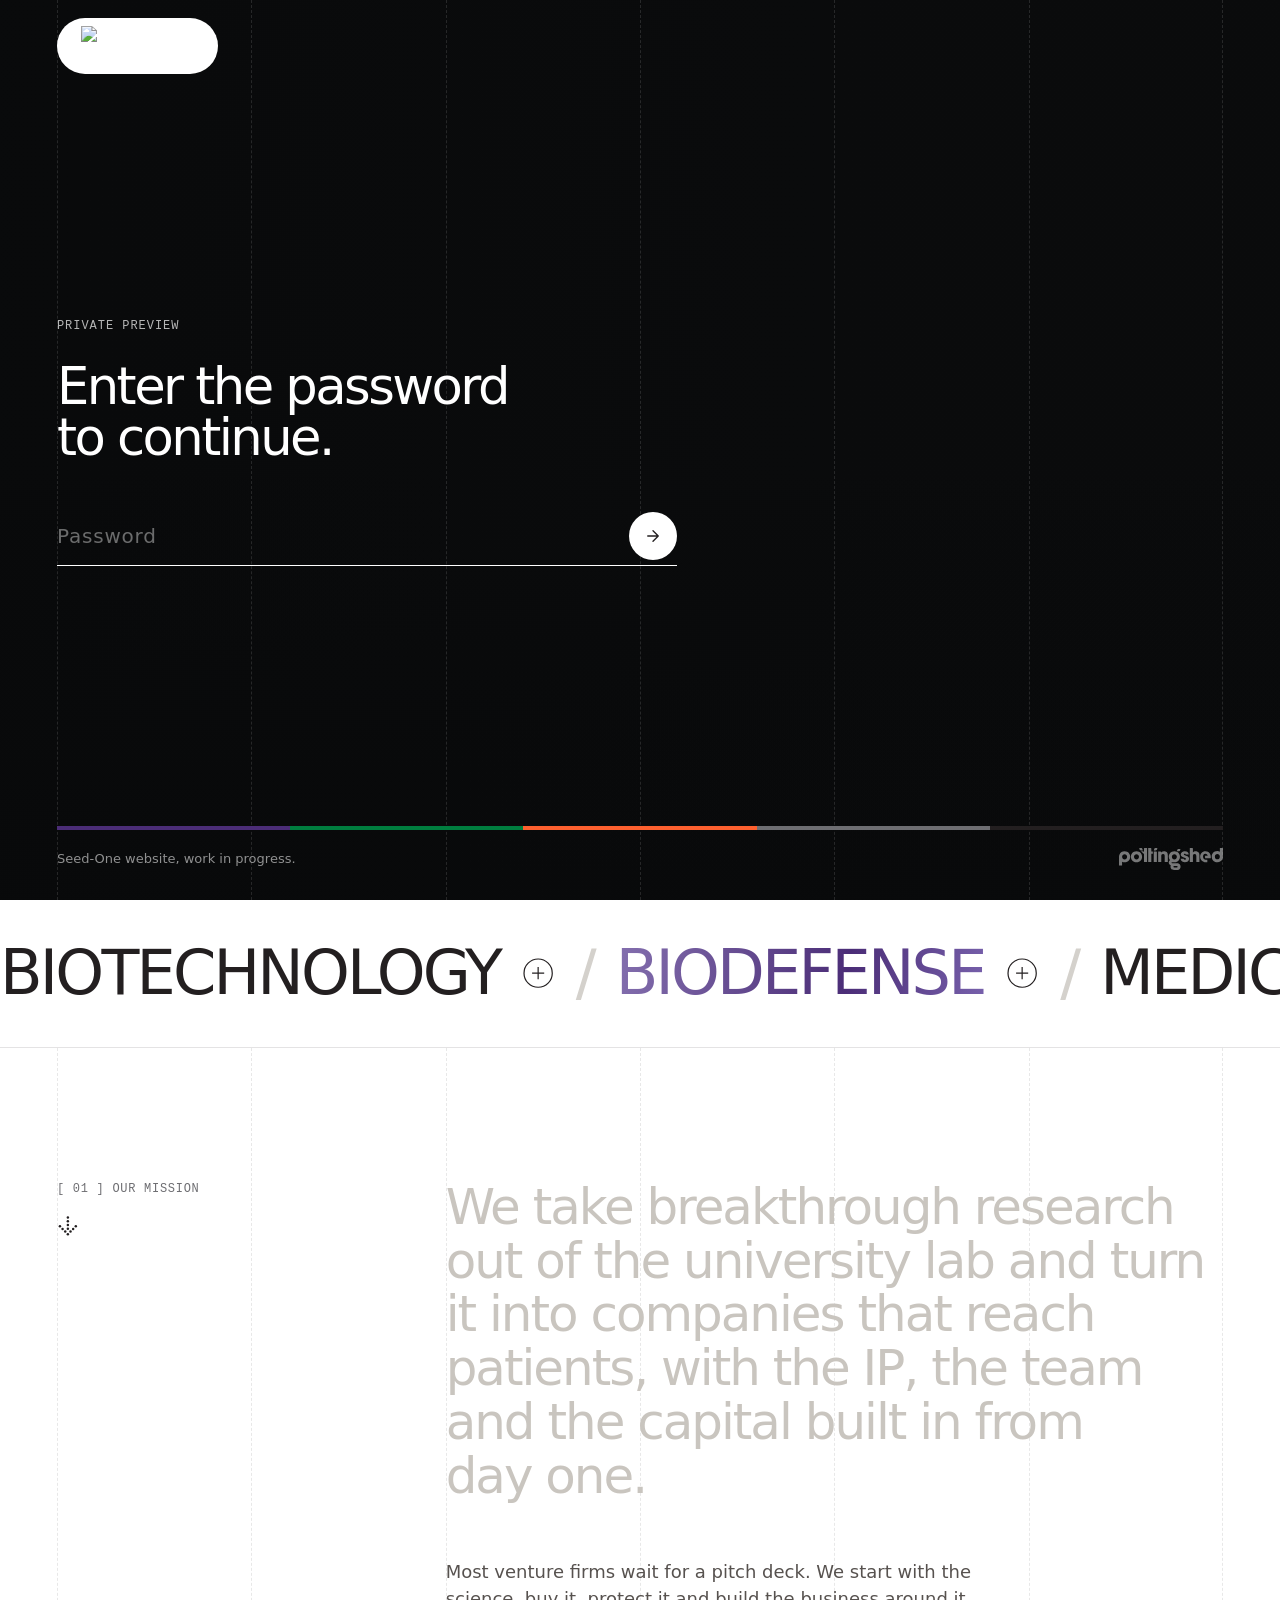
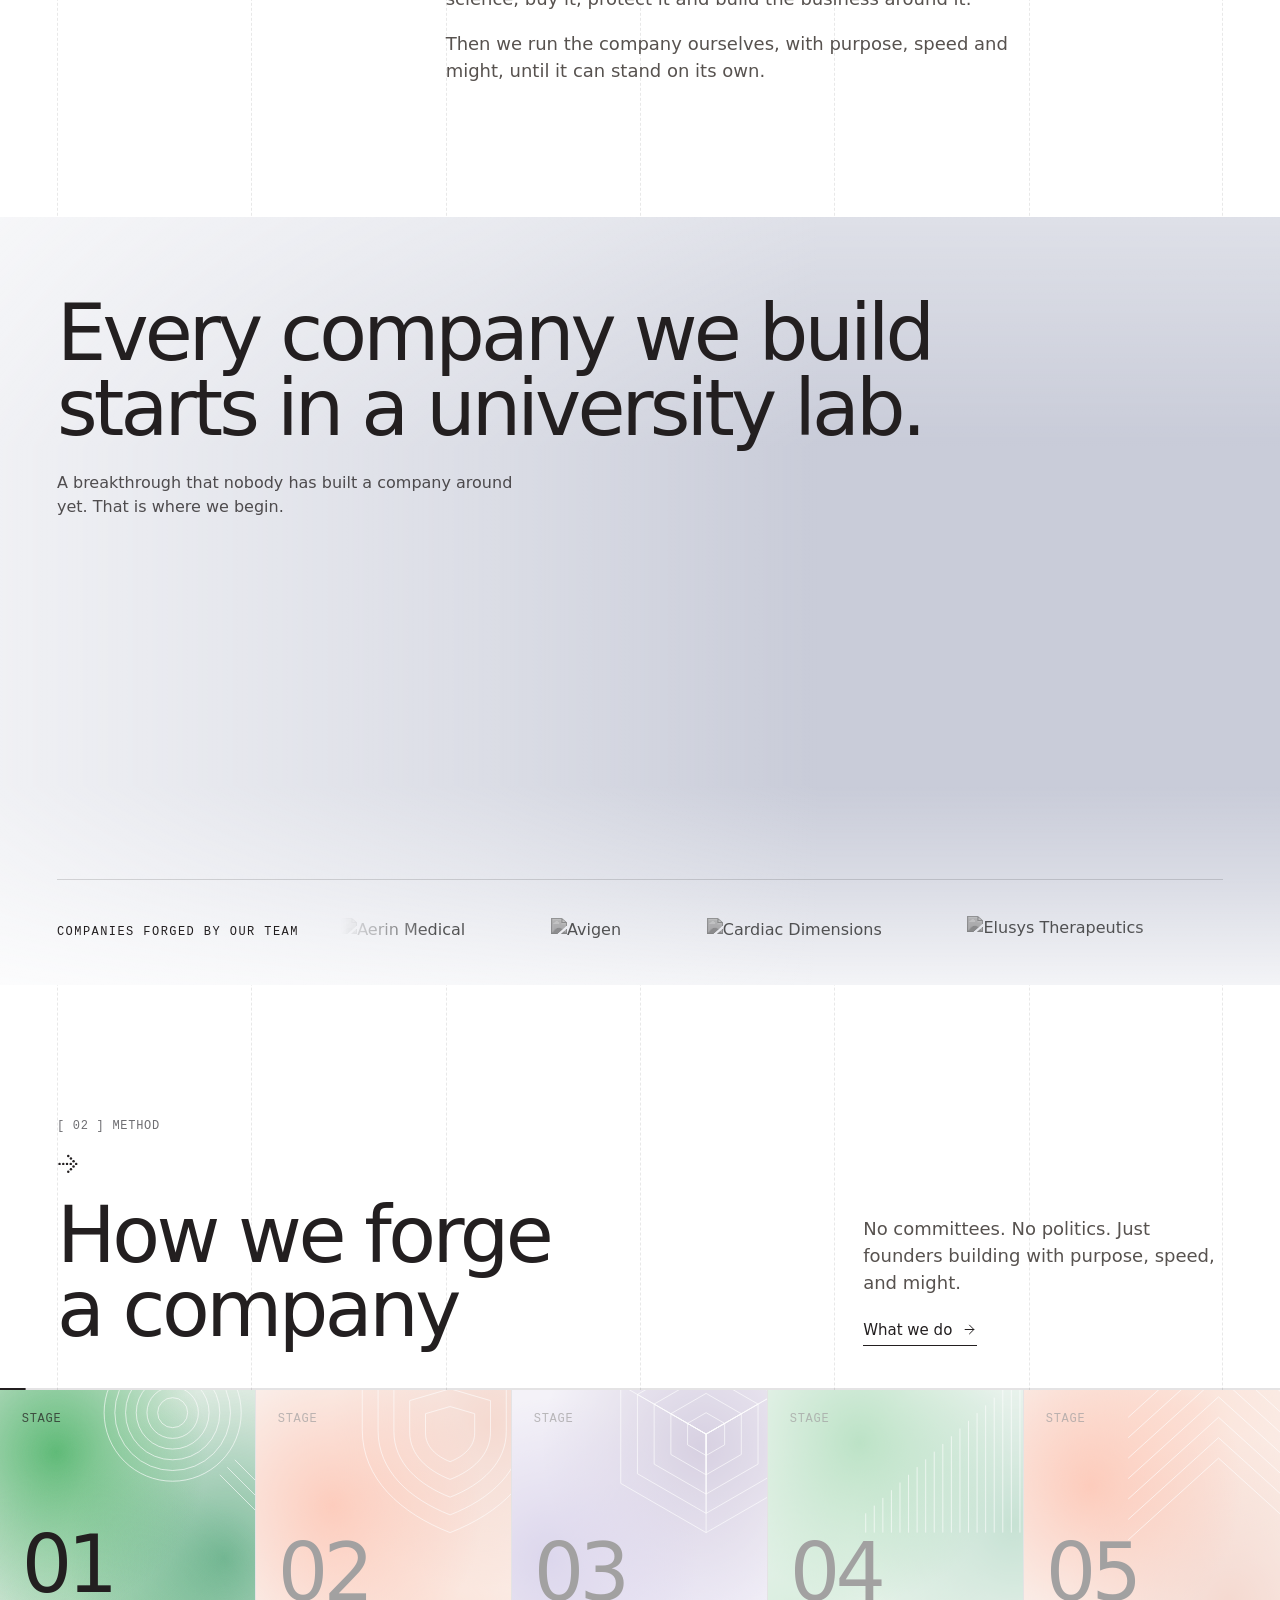
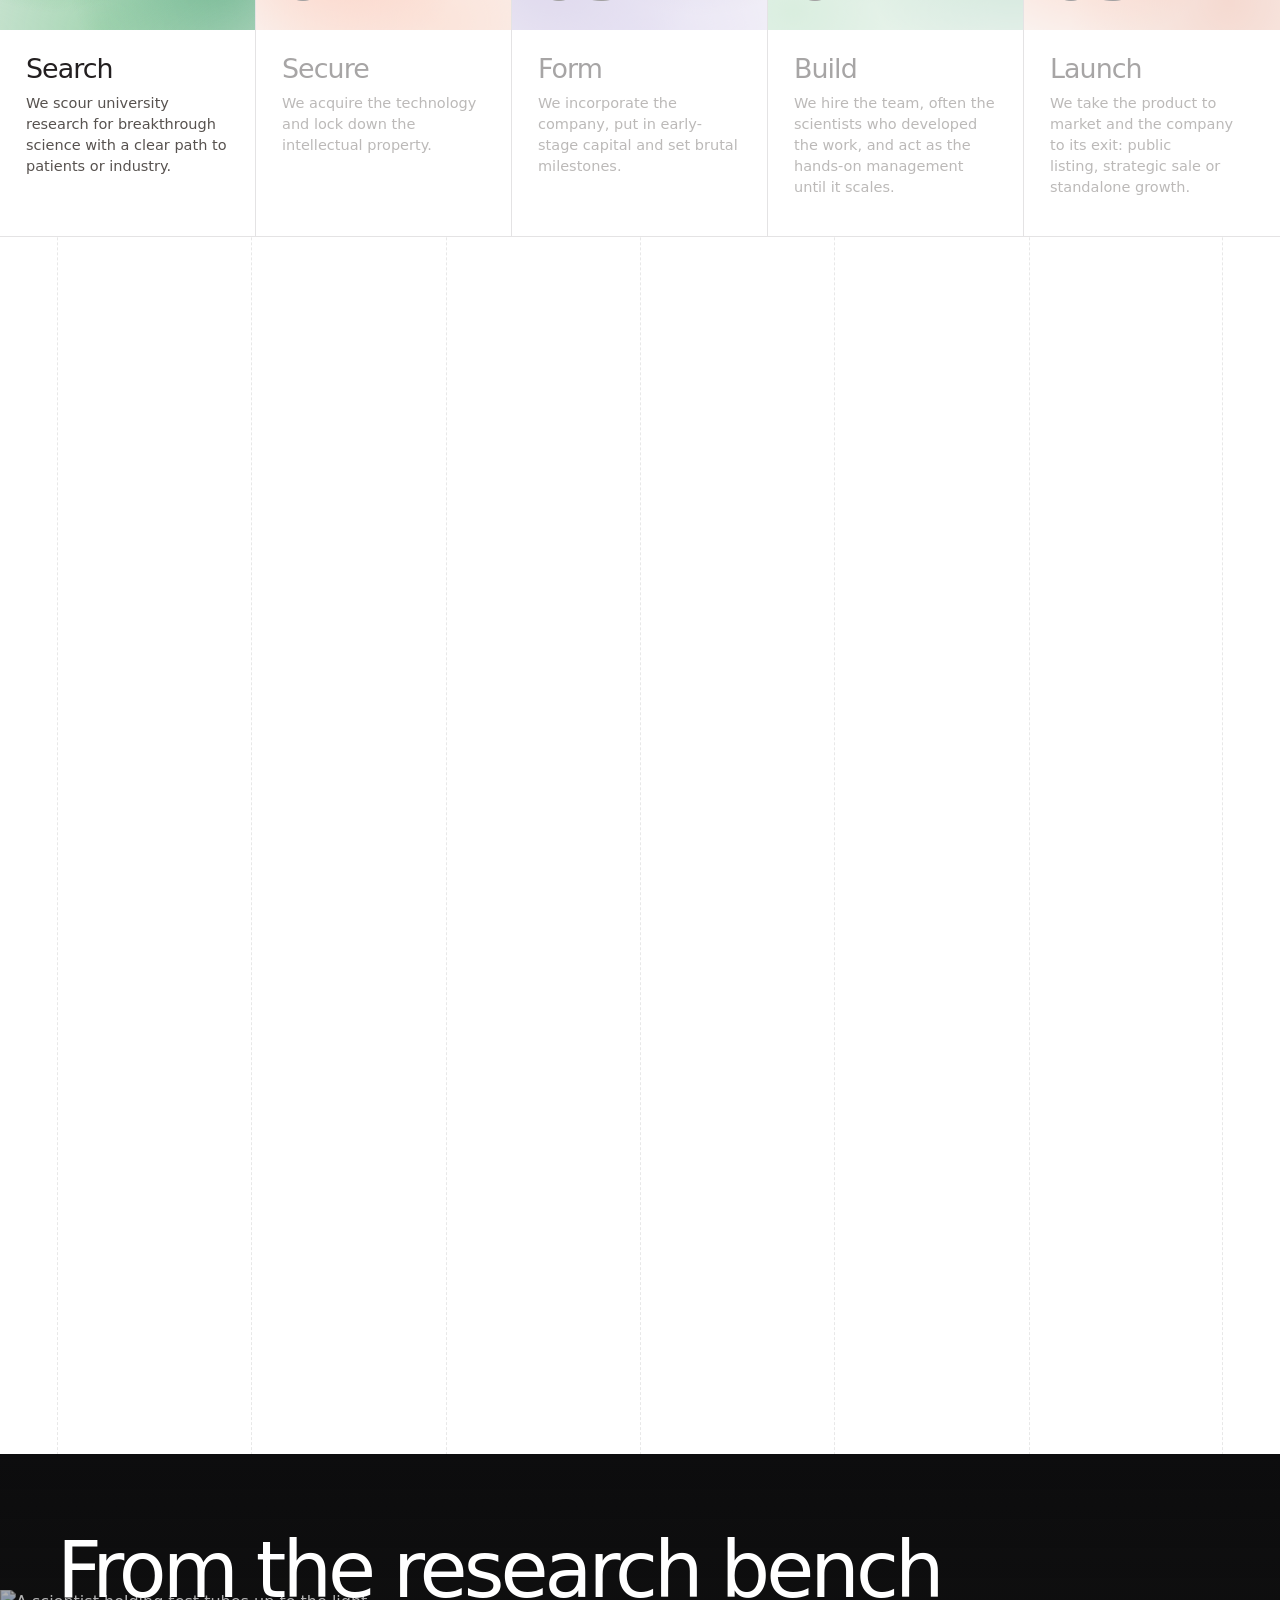
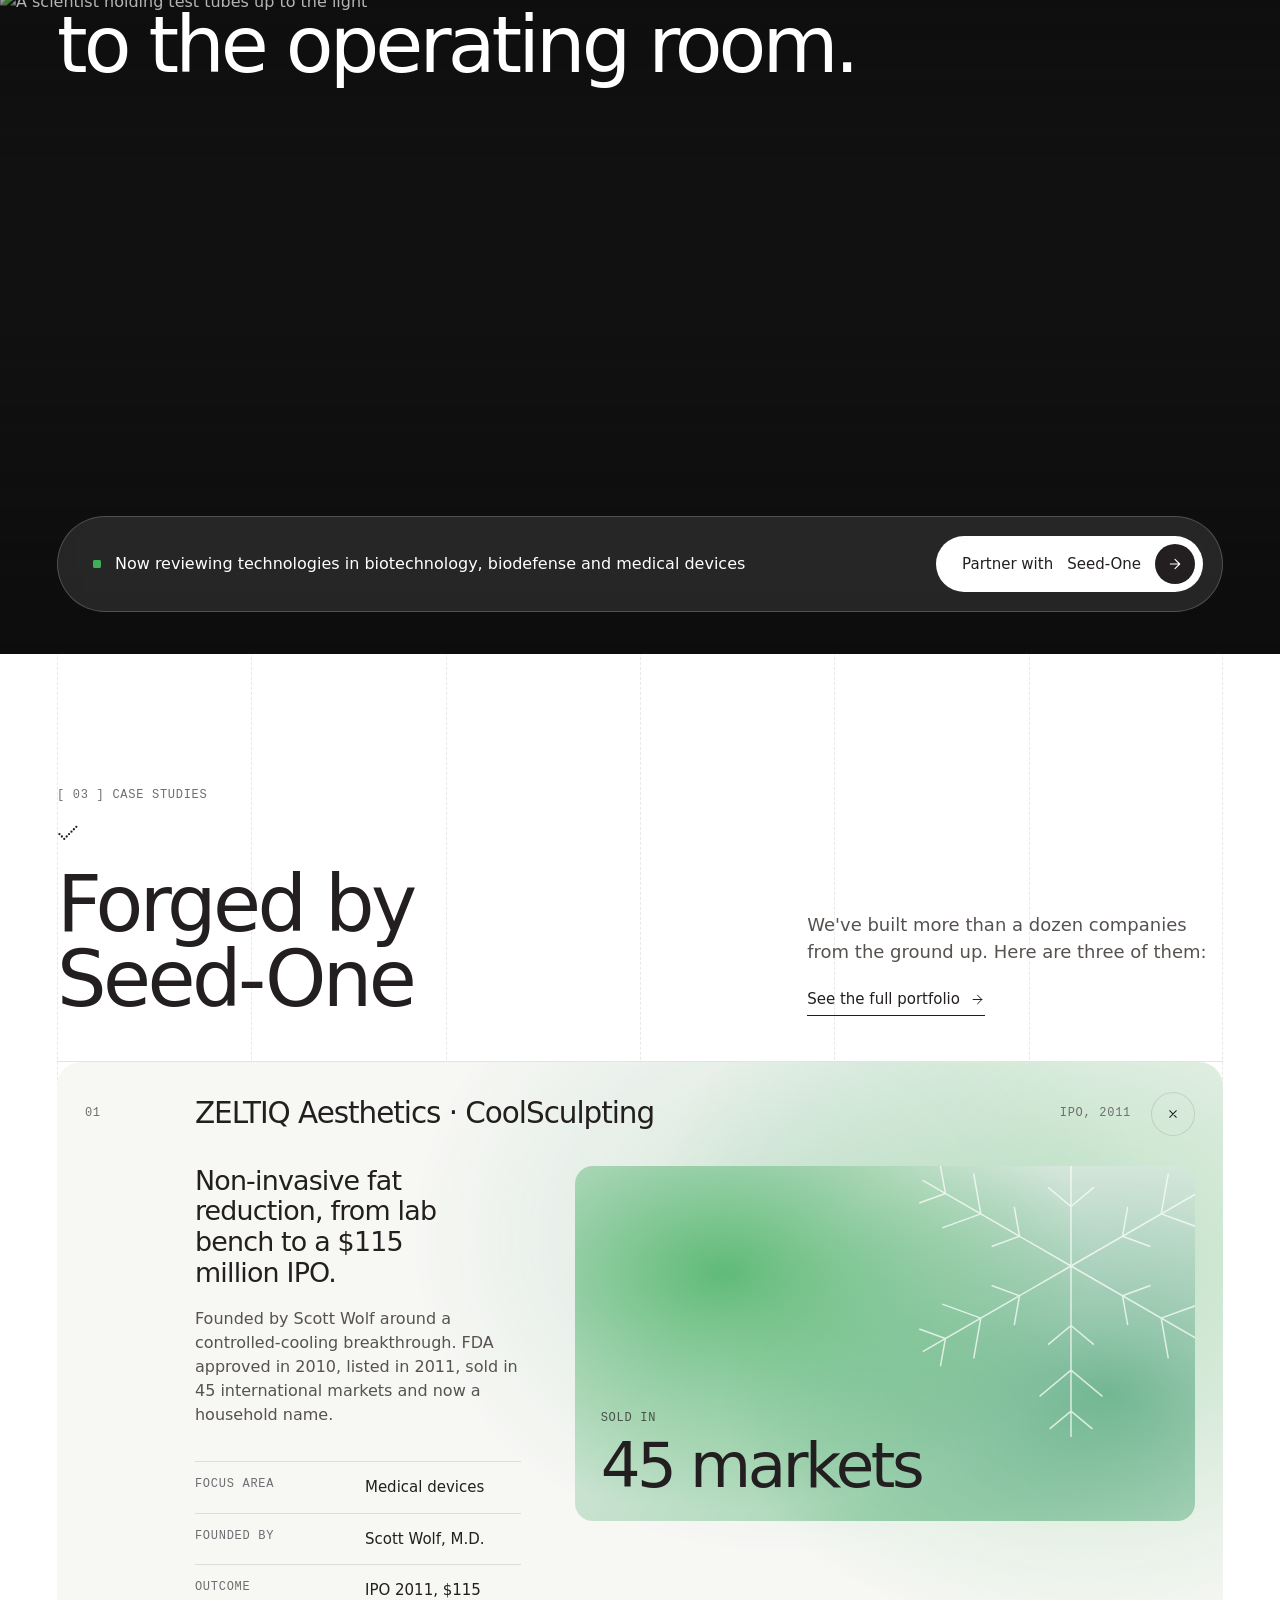
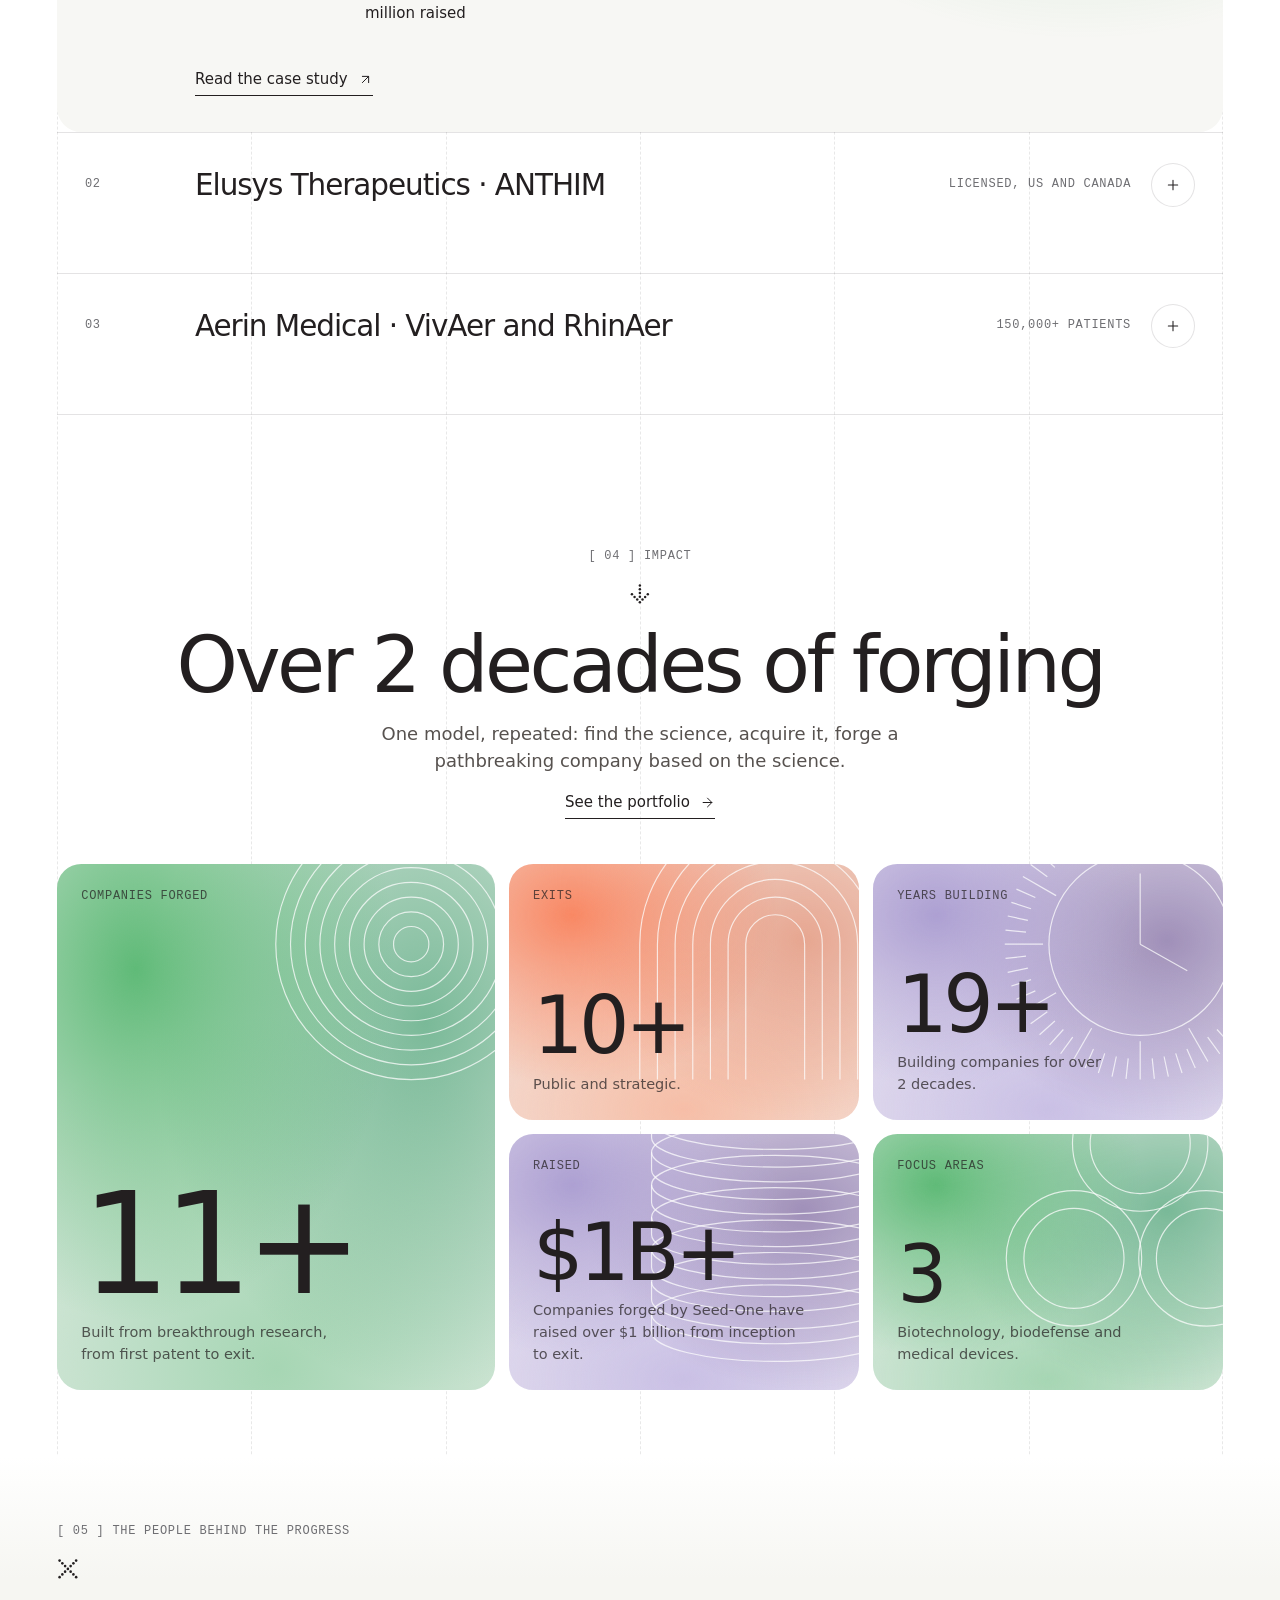
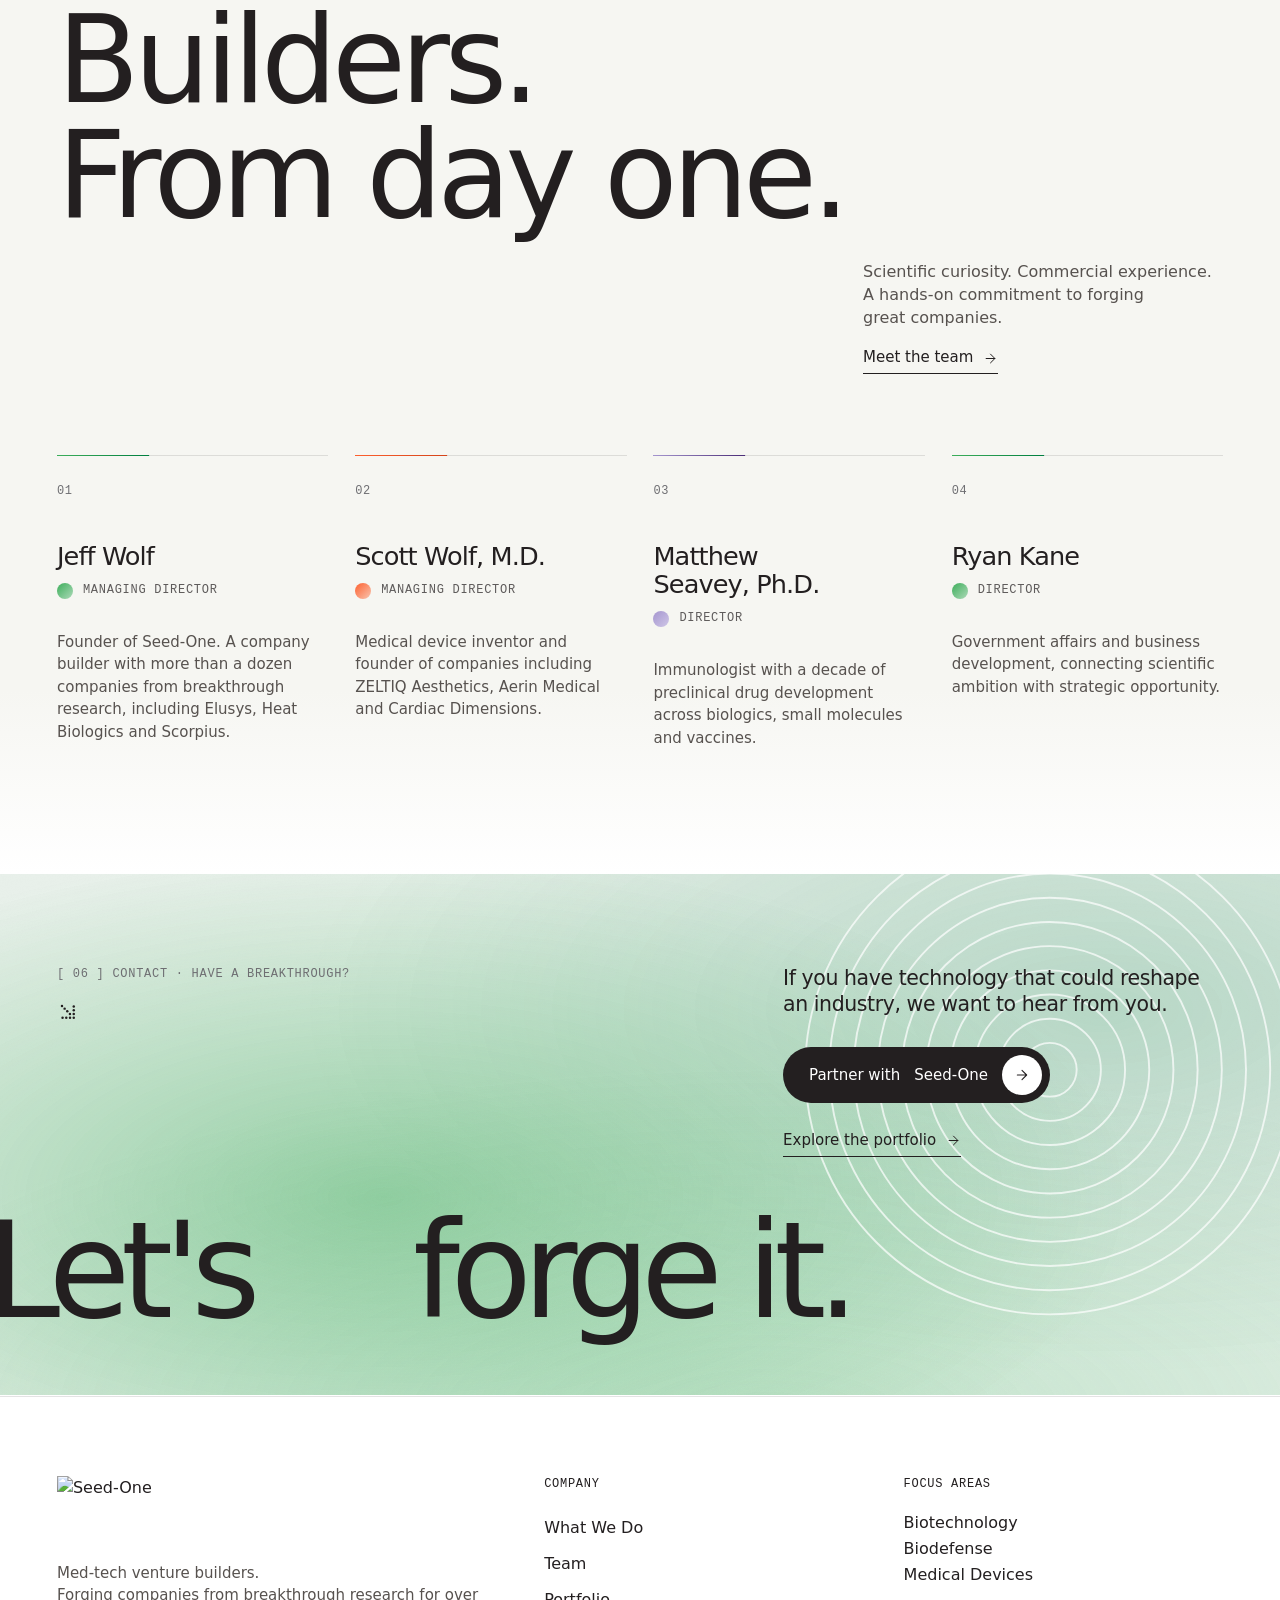
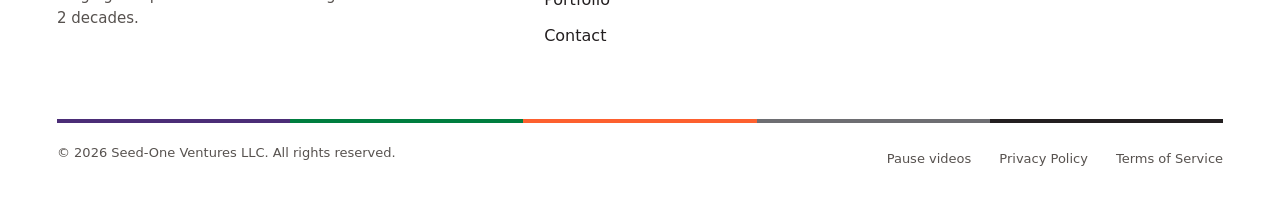
==== commit 05b963bb: "Move to the Potting Shed organisation: preview links point at pottingshed.github.io; public README o" ====
--- a/index.html
+++ b/index.html
@@ -6,7 +6,7 @@
 <meta name="robots" content="noindex, nofollow">
 <title>Seed-One | Med-tech venture builders</title>
 <meta name="description" content="Seed-One takes breakthrough research out of the university lab, secures the IP, forms the company, hires the team and takes it to market.">
-<link rel="canonical" href="https://lukevidamour.github.io/Seed-One-V2/">
+<link rel="canonical" href="https://pottingshed.github.io/Seed-One-V2/">
 <link rel="icon" href="assets/emblem.svg" type="image/svg+xml">
 <link rel="icon" href="assets/favicon-32.png" sizes="32x32" type="image/png">
 <link rel="apple-touch-icon" href="assets/apple-touch-icon.png">
@@ -14,16 +14,16 @@
 <meta property="og:type" content="website">
 <meta property="og:site_name" content="Seed-One Ventures">
 <meta property="og:locale" content="en_US">
-<meta property="og:url" content="https://lukevidamour.github.io/Seed-One-V2/">
+<meta property="og:url" content="https://pottingshed.github.io/Seed-One-V2/">
 <meta property="og:title" content="Seed-One | We don't fund startups. We forge them.">
 <meta property="og:description" content="Med-tech venture builders for over 2 decades. We take breakthrough research out of the university lab and build the company around it.">
-<meta property="og:image" content="https://lukevidamour.github.io/Seed-One-V2/assets/og/home.jpg">
+<meta property="og:image" content="https://pottingshed.github.io/Seed-One-V2/assets/og/home.jpg">
 <meta property="og:image:width" content="1200"><meta property="og:image:height" content="630">
 <meta property="og:image:alt" content="Seed-One: We don't fund startups. We forge them.">
 <meta name="twitter:card" content="summary_large_image">
 <meta name="twitter:title" content="Seed-One | We don't fund startups. We forge them.">
 <meta name="twitter:description" content="Med-tech venture builders for over 2 decades. We take breakthrough research out of the university lab and build the company around it.">
-<meta name="twitter:image" content="https://lukevidamour.github.io/Seed-One-V2/assets/og/home.jpg">
+<meta name="twitter:image" content="https://pottingshed.github.io/Seed-One-V2/assets/og/home.jpg">
 <link rel="preconnect" href="https://fonts.googleapis.com">
 <link rel="preconnect" href="https://fonts.gstatic.com" crossorigin>
 <link rel="stylesheet" href="https://fonts.googleapis.com/css2?family=Google+Sans:wght@400..700&display=swap">
